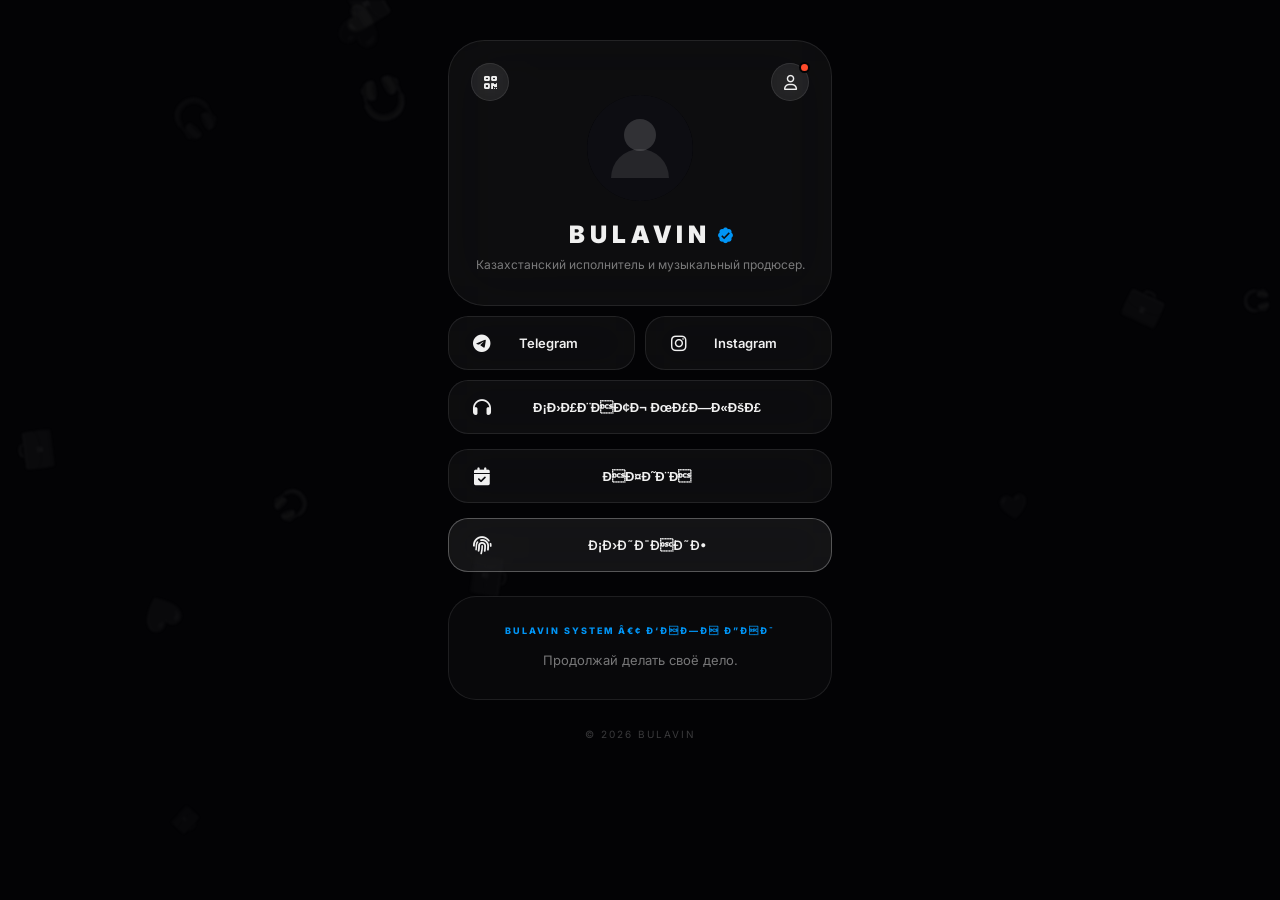
==== index.html @ fa6bf163 "Update index.html" ====
<!DOCTYPE html>
<html lang="ru">
<head>
    <!-- ══════════════════════════════════════════
         YANDEX METRIKA — НЕ ТРОГАТЬ
    ══════════════════════════════════════════ -->
    <script type="text/javascript">
        (function(m,e,t,r,i,k,a){
            m[i]=m[i]||function(){(m[i].a=m[i].a||[]).push(arguments)};
            m[i].l=1*new Date();
            for(var j=0;j<document.scripts.length;j++){if(document.scripts[j].src===r){return;}}
            k=e.createElement(t),a=e.getElementsByTagName(t)[0],k.async=1,k.src=r,a.parentNode.insertBefore(k,a)
        })(window,document,'script','https://mc.yandex.ru/metrika/tag.js?id=106955637','ym');
        ym(106955637,'init',{clickmap:true,trackLinks:true,accurateTrackBounce:true,webvisor:true,ecommerce:"dataLayer"});
    </script>
    <noscript><div><img src="https://mc.yandex.ru/watch/106955637" style="position:absolute;left:-9999px;" alt=""></div></noscript>

    <meta charset="UTF-8">
    <meta name="viewport" content="width=device-width, initial-scale=1.0, maximum-scale=1.0, user-scalable=no, viewport-fit=cover">

    <!-- ══════════════════════════════════════════
         SEO — НЕ ТРОГАТЬ
    ══════════════════════════════════════════ -->
    <title>BULAVIN (БУЛАВИН) — Официальный сайт | Музыка, Исполнитель, Продюсер</title>
    <meta name="google-site-verification" content="3Puxn3Z_8SABoUfhTI3cmc1WmrJgWKGJGPiXgXA0tgs">
    <meta name="description"  content="БУЛАВИН (BULAVIN) — официальный сайт казахстанского исполнителя и музыкального продюсера. Слушать музыку BULAVIN онлайн, афиша выступлений, новости.">
    <meta name="keywords"     content="BULAVIN, БУЛАВИН, Булавин исполнитель, Булавин музыка, BULAVIN музыкант, BULAVIN исполнитель, казахстанский исполнитель, Касьяненко Даниил Юрьевич, Булавин треки, BULAVIN официальный сайт, слушать BULAVIN">
    <meta property="og:title"       content="BULAVIN — Официальный сайт">
    <meta property="og:description" content="Музыка, актуальная афиша выступлений и свежие новости.">
    <meta property="og:image"       content="https://avatars.yandex.net/get-music-content/16464214/8bceb93a.p.24009925/m1000x1000">
    <meta property="og:url"         content="https://bulavin.space">
    <meta property="og:type"        content="website">

    <script type="application/ld+json">
    {
      "@context": "https://schema.org",
      "@type": "MusicGroup",
      "name": "BULAVIN",
      "alternateName": ["БУЛАВИН", "Булавин", "Bulavin"],
      "url": "https://bulavin.space",
      "image": "https://avatars.yandex.net/get-music-content/16464214/8bceb93a.p.24009925/m1000x1000",
      "description": "БУЛАВИН (BULAVIN) — казахстанский музыкальный исполнитель и продюсер.",
      "genre": ["Pop", "Electronic", "R&B"],
      "foundingLocation": { "@type": "Place", "name": "Казахстан" },
      "member": {
        "@type": "Person",
        "name": "Касьяненко Даниил Юрьевич",
        "alternateName": ["BULAVIN", "БУЛАВИН"],
        "jobTitle": "Музыкант, Исполнитель, Продюсер",
        "nationality": "Kazakhstan"
      },
      "sameAs": [
        "https://www.instagram.com/lu4danya",
        "https://t.me/imbulavin",
        "https://music.yandex.kz/artist/24009925",
        "https://vk.com/artist/bulavin",
        "https://music.apple.com/ru/artist/bulavin/1805904899",
        "https://music.youtube.com/channel/UCRyTj6rCcgg385Rg58zo_PA",
        "https://soundcloud.com/bulavin",
        "https://open.spotify.com/artist/7Efya7yCpL4M7BPdcm6qUq",
        "https://soundcloud.com/bulavin"
      ]
    }
    </script>

    <script src="https://cdn.jsdelivr.net/npm/@supabase/supabase-js@2"></script>
    <!-- Cropper.js — для загрузки фото в B.S. STORY -->
    <link rel="stylesheet" href="https://cdnjs.cloudflare.com/ajax/libs/cropperjs/1.6.2/cropper.min.css">
    <script src="https://cdnjs.cloudflare.com/ajax/libs/cropperjs/1.6.2/cropper.min.js"></script>

    <link rel="icon" href="https://raw.githubusercontent.com/bulavin-d/site/refs/heads/main/logo.bulavin.space.png">
    <link rel="stylesheet" href="https://cdnjs.cloudflare.com/ajax/libs/font-awesome/6.0.0/css/all.min.css">
    <link rel="stylesheet" href="/css/shared.css">
    <link rel="stylesheet" href="/css/main.css">
</head>
<body>

<canvas id="global-canvas"></canvas>
<div class="dynamic-bg"></div>

<div class="container">

    <!-- PROFILE CARD -->
    <div class="profile-card">

        <div class="qr-nav">
            <button class="nav-btn" onclick="openQR()" aria-label="QR-код">
                <i class="fa-solid fa-qrcode"></i>
            </button>
        </div>
        <div class="auth-nav">
            <!-- Кнопка меняется после авторизации -->
            <button class="nav-btn has-dot" id="authNavBtn" onclick="onAuthNavClick()" aria-label="Профиль">
                <i class="fa-regular fa-user" id="authNavIcon"></i>
            </button>
        </div>

        <!-- Бейдж юзера над аватаркой (показывается только если залогинен) -->
        <div class="user-badge" id="userBadge" style="display:none;"></div>

        <!-- Avatar: кольцо скрыто (класс avatar-loading), силуэт-заглушка -->
        <div class="avatar-link avatar-loading" onclick="handleAvatarClick()" id="avatarLink">
            <div class="avatar-inner-border">
                <!-- Силуэт-заглушка — показывается пока нет аватарки -->
                <div class="avatar-silhouette" id="avatarSilhouette">
                    <div class="silhouette-head"></div>
                    <div class="silhouette-body"></div>
                </div>
                <!-- EXCLUSIVE overlay -->
                <div id="avatarPlaceholder" class="avatar-placeholder" style="display:none;">
                    <span id="avatarText">EXCLUSIVE</span>
                    <i id="avatarIcon" class="fa-solid fa-play" style="display:none;"></i>
                </div>
                <!-- Реальное фото (скрыто до загрузки) -->
                <img class="avatar" id="mainAvatarImage" alt="BULAVIN" style="opacity:0;">
            </div>
        </div>

        <div class="name-wrapper">
            <div class="name-inner">
                <h1>BULAVIN</h1>
                <svg class="verify-icon" viewBox="0 0 24 24" aria-hidden="true">
                    <path d="M22.5 12.5c0-1.58-.875-2.95-2.148-3.6c.154-.435.238-.905.238-1.4c0-2.21-1.71-3.998-3.818-3.998c-.47 0-.92.084-1.336.25C14.818 2.415 13.51 1.5 12 1.5s-2.816.917-3.437 2.25c-.415-.165-.866-.25-1.336-.25c-2.11 0-3.818 1.79-3.818 4c0 .494.083.964.237 1.4c-1.272.65-2.147 2.02-2.147 3.6c0 1.58.875 2.95 2.147 3.6c-.154.435-.237.905-.237 1.4c0 2.21 1.71 4 3.818 4c.47 0 .92-.084 1.335-.25c.62 1.334 1.926 2.25 3.437 2.25s2.817-.916 3.437-2.25c.415.165.865.25 1.336.25c2.11 0 3.818-1.79 3.818-4c0-.495-.084-.965-.238-1.4c1.273-.65 2.148-2.02 2.148-3.6zm-12.42 5.393l-4.104-4.103l1.591-1.592l2.513 2.513l6.45-6.45l1.59 1.592l-8.04 8.04z"/>
                </svg>
            </div>
        </div>

        <!-- Bio: скелетон до загрузки -->
        <p class="bio skeleton-text" id="bioEl">&nbsp;</p>
    </div>

    <!-- SOCIAL GRID -->
    <div class="grid">
        <a id="link-telegram" href="https://t.me/imbulavin" target="_blank" rel="noopener" class="btn">
            <i class="fa-brands fa-telegram"></i><span>Telegram</span>
        </a>
        <a id="link-instagram" href="https://www.instagram.com/lu4danya" target="_blank" rel="noopener" class="btn">
            <i class="fa-brands fa-instagram"></i><span>Instagram</span>
        </a>
    </div>

    <!-- RELEASE BLOCK (управляется из admin → Релизы) -->
    <div class="release-block" id="releaseBlock" style="display:none;" onclick="openRelease()">
        <div class="release-cover-wrap">
            <img class="release-cover" id="releaseCover" src="" alt="Release">
            <div class="release-shine"></div>
            <div class="release-meta">
                <span class="release-title-text" id="releaseTitle"></span>
            </div>
            <div class="release-cta-wrap">
                <span class="release-cta-btn" id="releaseCTA">ПРЕСЕЙВ</span>
            </div>
            <div class="release-tap-hint" id="releaseTapHint" style="display:none;"></div>
            <div class="release-pulse-ring"></div>
        </div>
    </div>

    <!-- MUSIC ACCORDION -->
    <button class="btn" id="music-btn">
        <i class="fa-solid fa-headphones"></i><span>СЛУШАТЬ МУЗЫКУ</span>
    </button>
    <div class="collapse-wrapper" id="music-wrapper">
        <div class="collapse-content">
            <a id="link-yandex"     href="#" target="_blank" rel="noopener" class="btn btn-yandex"><i class="fa-solid fa-compact-disc"></i><span>Yandex Music</span></a>
            <a id="link-vk"         href="#" target="_blank" rel="noopener" class="btn btn-vk"><i class="fa-brands fa-vk"></i><span>VK Music</span></a>
            <a id="link-spotify"    href="#" target="_blank" rel="noopener" class="btn btn-spotify"><i class="fa-brands fa-spotify"></i><span>Spotify</span></a>
            <a id="link-apple"      href="#" target="_blank" rel="noopener" class="btn"><i class="fa-brands fa-apple"></i><span>Apple Music</span></a>
            <a id="link-yt"         href="#" target="_blank" rel="noopener" class="btn btn-yt"><i class="fa-brands fa-youtube"></i><span>YouTube Music</span></a>
            <a id="link-soundcloud" href="#" target="_blank" rel="noopener" class="btn btn-soundcloud"><i class="fa-brands fa-soundcloud"></i><span>SoundCloud</span></a>
        </div>
    </div>

    <!-- AFISHA ACCORDION -->
    <button class="btn" id="afisha-btn">
        <i class="fa-solid fa-calendar-check"></i><span>АФИША</span>
    </button>
    <div class="collapse-wrapper" id="afisha-wrapper">
        <div class="collapse-content">
            <div class="afisha-card">
                <p id="afisha-text" style="font-size:12px;color:var(--text-dim);text-align:center;">
                    На данный момент выступлений не запланировано.
                </p>
                <div id="organizer-wrap" style="text-align:center;">
                    <a id="link-organizer" href="#" target="_blank" rel="noopener" class="organizer-link">
                        <i class="fa-solid fa-briefcase"></i> Я организатор
                    </a>
                </div>
                <div id="afisha-poster-wrap" style="display:none;position:relative;">
                    <img class="afisha-poster-img" src="" alt="Афиша" style="width:100%;border-radius:16px;display:block;">
                    <div class="poster-badge" style="display:none;">
                        <i class="fa-solid fa-ticket"></i> КУПИТЬ БИЛЕТЫ
                    </div>
                </div>
            </div>
        </div>
    </div>

    <!-- FUSION -->
    <a id="link-fusion" href="#" target="_blank" rel="noopener"
       class="btn btn-fusion" style="border-color:rgba(255,255,255,0.28);background:rgba(255,255,255,0.07);">
        <i class="fa-solid fa-fingerprint"></i><span>СЛИЯНИЕ</span>
    </a>

    <!-- ДИНАМИЧЕСКИЕ КНОПКИ ИЗ АДМИНКИ -->
    <div id="custom-buttons-container"></div>

    <!-- BULAVIN SYSTEM — API БАЗА ДНЯ -->
    <div class="prediction-card">
        <div class="prediction-label">BULAVIN SYSTEM • БАЗА ДНЯ</div>
        <div id="prediction">Подключаюсь...</div>
    </div>

    <p class="footer" id="footerEl">© 2026 BULAVIN</p>
</div>

<!-- ══════════════════════════════════════════════
     МОДАЛЬНЫЕ ОКНА
══════════════════════════════════════════════ -->

<!-- QR -->
<div class="glass-modal" id="qrModal" onclick="closeQR()">
    <div class="glass-card" style="padding:35px 28px;display:flex;flex-direction:column;align-items:center;" onclick="event.stopPropagation()">
        <div class="qr-image-wrapper">
            <img src="/qr-code.png" alt="QR Bulavin Space">
        </div>
        <div class="modal-title">BULAVIN.SPACE</div>
        <div class="modal-subtitle">ОТСКАНИРУЙ, ЧТОБЫ ПОДЕЛИТЬСЯ</div>
    </div>
</div>

<!-- AUTH CHOICE -->
<div class="glass-modal" id="authChoiceModal" onclick="closeAuthChoice()">
    <div class="glass-card" style="padding:32px 26px;display:flex;flex-direction:column;gap:12px;width:90%;max-width:330px;" onclick="event.stopPropagation()">
        <div class="auth-choice-header">
            <div class="auth-choice-badge" id="authChoiceBadge">SYSTEM ACCESS</div>
            <p class="auth-choice-sub" id="authChoiceSub">BULAVIN INNER CIRCLE</p>
        </div>
        <button class="choice-btn" onclick="openAuth(true)">
            <i class="fa-solid fa-right-to-bracket"></i> ВХОД
        </button>
        <button class="choice-btn" onclick="openAuth(false)">
            <i class="fa-solid fa-user-plus"></i> РЕГИСТРАЦИЯ
        </button>
    </div>
</div>

<!-- AUTH FORM -->
<div class="glass-modal" id="authModal" onclick="closeAuth()">
    <div class="auth-form-card" onclick="event.stopPropagation()">
        <h2 id="authTitle" class="modal-title" style="margin-bottom:36px;">ВХОД</h2>
        <div id="authInputs" style="width:100%;display:flex;flex-direction:column;gap:0;">
            <input class="input" type="text"     id="authUsername" placeholder="USERNAME" style="display:none;margin-bottom:12px;">
            <input class="input" type="email"    id="authEmail"    placeholder="EMAIL"    style="margin-bottom:12px;">
            <input class="input" type="password" id="authPassword" placeholder="ПАРОЛЬ"  style="margin-bottom:12px;">
            <p id="forgotPasswordLink" class="forgot-link" onclick="resetPasswordTrigger()">Забыли пароль?</p>
            <div id="rememberMeRow" class="remember-row">
                <label class="remember-label">
                    <input type="checkbox" id="rememberMeCheck" checked>
                    <span class="remember-checkbox"></span>
                    <span class="remember-text">Запомнить меня</span>
                </label>
            </div>
            <button class="btn-action" id="authBtn" onclick="executeAuth()">ПРОДОЛЖИТЬ</button>
        </div>
        <div id="authSuccess" style="display:none;text-align:center;width:100%;">
            <i id="authIcon" class="fa-regular fa-envelope" style="font-size:38px;color:var(--blue);margin-bottom:18px;display:block;"></i>
            <p id="authSuccessText" style="font-size:11px;opacity:.9;line-height:1.55;">Проверьте почту.</p>
            <button class="btn-action" style="margin-top:20px;" onclick="closeAuth()">ПОНЯТНО</button>
        </div>
    </div>
</div>

<!-- STORY MODAL — Instagram 9:16 Format (личная сторис) -->
<div class="glass-modal story-modal-v2" id="storyModal" onclick="handleStoryClose()">
    <div class="story-v2-container" onclick="event.stopPropagation()">
        <div class="story-v2-topbar">
            <div class="story-v2-timebar-track">
                <div class="story-v2-timebar-fill" id="progress-bar"></div>
            </div>
            <button class="story-v2-close" onclick="handleStoryClose()" aria-label="Закрыть">
                <i class="fa-solid fa-xmark"></i>
            </button>
        </div>
        <video id="storyVideo" playsinline style="display:block;"></video>
        <img id="storyImage" src="" alt="" style="display:none;">
        <div class="story-v2-gradient"></div>
    </div>
</div>

<!-- ══ B.S. STORY MODAL (TikTok-лента на главной) ══ -->
<div class="glass-modal bs-modal" id="bsStoryModal" onclick="closeBSStory()">
    <div class="bs-modal-inner" onclick="event.stopPropagation()">

        <!-- Заголовок -->
        <div class="bs-modal-header">
            <span class="bs-modal-label" id="bsModalLabel">B.S. STORY</span>
            <div style="display:flex;align-items:center;gap:8px;">
                <!-- Tooltip "?" -->
                <div class="bs-tooltip-wrap">
                    <button class="bs-tooltip-btn" id="bsTooltipBtn" onclick="toggleBSTooltip()">?</button>
                    <div class="bs-tooltip-box" id="bsTooltipBox">
                        Здесь публикуются ваши фото. Свайпай вверх. Фото автоматически исчезают через 24 часа.
                    </div>
                </div>
                <!-- Закрыть -->
                <button class="bs-close-btn" onclick="closeBSStory()">
                    <i class="fa-solid fa-xmark"></i>
                </button>
            </div>
        </div>

        <!-- TikTok-рамка -->
        <div class="bs-frame" id="bsFrame">
            <!-- Скелетон -->
            <div class="gallery-skeleton" id="bsSkeleton">
                <div class="skeleton-pulse-icon"></div>
            </div>
            <!-- Лента scroll-snap -->
            <div class="story-reel" id="bsReel"></div>
            <!-- CSS свайп-подсказка -->
            <div class="swipe-hint" id="bsSwipeHint">
                <div class="swipe-finger"></div>
            </div>
            <!-- Световой блик -->
            <div class="gallery-flare"></div>
        </div>

        <!-- Инпут загрузки фото (скрыт) -->
        <input type="file" id="bsPhotoInput" accept="image/*" style="display:none;">
        <div class="bs-upload-status" id="bsUploadStatus"></div>

    </div>
</div>

<!-- ══ CROPPER MODAL для B.S. STORY ══ -->
<div class="bs-cropper-modal" id="bsCropperModal">
    <!-- Топ-бар: отмена слева, заголовок по центру, публикация справа -->
    <div class="bsc-topbar">
        <button class="bsc-cancel-btn" onclick="closeBSCropper()">
            ОТМЕНА
        </button>
        <span class="bsc-title">ФОТО</span>
        <button class="bsc-publish-btn" onclick="confirmBSCrop()">
            ДАЛЕЕ <i class="fa-solid fa-arrow-right"></i>
        </button>
    </div>

    <!-- Зона кадрирования — максимум пространства -->
    <div class="bsc-crop-zone">
        <img id="bsCropperImage" src="" alt="">
    </div>

    <!-- Нижняя панель: комментарий + статус -->
    <div class="bsc-bottom">
        <div class="bsc-comment-wrap">
            <textarea class="bsc-textarea" id="bsPhotoComment"
                maxlength="150"
                oninput="updateBSCommentCounter()"
                placeholder="Добавь подпись..."></textarea>
            <span class="bsc-counter" id="bsCommentCounter">0 / 150</span>
        </div>
        <div class="status-line" id="bsCropperStatus"></div>
    </div>
</div>

<script src="/js/config.js"></script>
<script src="/js/main.js"></script>
</body>
</html>
---- css/shared.css ----
/* ================================================
   BULAVIN SYSTEM — SHARED DESIGN TOKENS
   Premium Dark / Liquid Glass
   ================================================ */

@import url('https://fonts.googleapis.com/css2?family=Inter:wght@300;400;600;700;800;900&display=swap');

:root {
    /* Palette — deeper, premium dark */
    --bg:            #030305;
    --bg-card:       rgba(255, 255, 255, 0.032);
    --glass:         rgba(255, 255, 255, 0.042);
    --glass-hover:   rgba(255, 255, 255, 0.072);
    --glass-border:  rgba(255, 255, 255, 0.09);
    --glass-border-h:rgba(255, 255, 255, 0.22);
    --glass-blur:    blur(28px);

    /* Text */
    --text:          #f0f0f0;
    --text-dim:      rgba(255, 255, 255, 0.45);
    --text-dimmer:   rgba(255, 255, 255, 0.22);

    /* Accents */
    --blue:          #0095f6;
    --red:           #ff4b2b;
    --yandex:        #ffcc00;
    --vk:            #0077ff;
    --spotify:       #1ed760;
    --yt:            #ff0000;
    --sc:            #ff5500;

    /* Ring gradient (overridable from admin) */
    --ring-gradient: linear-gradient(45deg, #f09433 0%, #e6683c 25%, #dc2743 50%, #cc2366 75%, #bc1888 100%);

    /* Motion */
    --ease-out:       cubic-bezier(0.23, 1, 0.32, 1);
    --ease-spring:    cubic-bezier(0.16, 1, 0.3, 1);
}

/* Reset */
*, *::before, *::after { margin: 0; padding: 0; box-sizing: border-box; }

body {
    background: var(--bg);
    color: var(--text);
    font-family: 'Inter', -apple-system, sans-serif;
    min-height: 100vh;
    overflow-x: hidden;
    -webkit-tap-highlight-color: transparent;
    overscroll-behavior-y: none;
}

/* ── GLASS CARD BASE ───────────────────────────── */
.glass-card {
    background:    var(--bg-card);
    border:        1px solid var(--glass-border);
    backdrop-filter: var(--glass-blur);
    -webkit-backdrop-filter: var(--glass-blur);
    border-radius: 28px;
}

/* ── MODALS ─────────────────────────────────────── */
.glass-modal {
    display: none;
    position: fixed; inset: 0;
    background: rgba(0, 0, 0, 0.82);
    z-index: 1000;
    justify-content: center;
    align-items: center;
    backdrop-filter: blur(20px);
    -webkit-backdrop-filter: blur(20px);
}
.glass-modal.show {
    display: flex;
    animation: modalIn 0.32s var(--ease-spring) forwards;
}
@keyframes modalIn {
    from { opacity: 0; transform: scale(0.92); }
    to   { opacity: 1; transform: scale(1); }
}

/* ── INPUT ──────────────────────────────────────── */
.input {
    width: 100%;
    background: rgba(255,255,255,0.055);
    border: 1px solid var(--glass-border);
    padding: 16px 18px;
    border-radius: 16px;
    color: var(--text);
    outline: none;
    font-size: 13px;
    font-family: inherit;
    transition: border-color 0.25s ease, background 0.25s ease;
}
.input:focus {
    border-color: rgba(255,255,255,0.28);
    background: rgba(255,255,255,0.075);
}
.input::placeholder { color: rgba(255,255,255,0.3); }

/* ── BTN-ACTION ─────────────────────────────────── */
.btn-action {
    width: 100%;
    padding: 17px;
    border-radius: 16px;
    border: 1px solid rgba(255,255,255,0.18);
    background: rgba(255,255,255,0.05);
    color: var(--text);
    font-weight: 800;
    font-size: 12px;
    letter-spacing: 2px;
    cursor: pointer;
    transition: background 0.25s ease, color 0.25s ease, transform 0.2s ease, border-color 0.25s ease;
    text-transform: uppercase;
    font-family: inherit;
}
.btn-action:hover { background: #fff; color: #000; border-color: #fff; transform: translateY(-1px); }
.btn-action:active { transform: scale(0.97); }

/* ── SCROLLBAR ──────────────────────────────────── */
::-webkit-scrollbar { width: 4px; }
::-webkit-scrollbar-track { background: transparent; }
::-webkit-scrollbar-thumb { background: rgba(255,255,255,0.12); border-radius: 4px; }
---- css/main.css ----
/* ================================================
   BULAVIN SYSTEM — MAIN PAGE STYLES v6
   ================================================ */

/* ── LAYOUT ─────────────────────────────────────── */
body { display: flex; justify-content: center; }

.container {
    width: 100%; max-width: 420px;
    padding: 40px 18px 60px;
    display: flex; flex-direction: column; gap: 10px;
    z-index: 5; position: relative;
}

/* ── BACKGROUND ──────────────────────────────────── */
#global-canvas {
    position: fixed; top: 0; left: 0;
    width: 100%; height: 100%;
    z-index: -1;
    filter: grayscale(1) brightness(0.55) blur(1px);
    pointer-events: none;
}
.dynamic-bg {
    position: fixed; inset: 0;
    background: url('https://avatars.yandex.net/get-music-content/16464214/8bceb93a.p.24009925/m1000x1000') no-repeat center center;
    background-size: cover;
    filter: blur(90px) brightness(0.14) saturate(0.6);
    transform: scale(1.15);
    z-index: -2;
    transition: background-image 0.8s ease;
}

/* ── NAV BUTTONS (QR / USER) ─────────────────────── */
.auth-nav { position: absolute; top: 22px; right: 22px; z-index: 25; }
.qr-nav   { position: absolute; top: 22px; left: 22px;  z-index: 25; }

.nav-btn {
    width: 38px; height: 38px; border-radius: 50%;
    background: rgba(255,255,255,0.07);
    border: 1px solid var(--glass-border);
    color: var(--text); display: flex; justify-content: center; align-items: center;
    cursor: pointer; backdrop-filter: blur(12px); -webkit-backdrop-filter: blur(12px);
    transition: background 0.3s ease, transform 0.2s ease;
    position: relative;
}
.nav-btn i { font-size: 15px; }
.nav-btn:hover { background: rgba(255,255,255,0.13); transform: scale(1.06); }
.nav-btn:active { transform: scale(0.93); }

.nav-btn.has-dot::after {
    content: '';
    position: absolute; top: -2px; right: -2px;
    width: 11px; height: 11px;
    background: var(--red); border-radius: 50%;
    border: 2px solid var(--bg);
    animation: pulse-dot 2.2s infinite;
}
@keyframes pulse-dot {
    0%   { box-shadow: 0 0 0 0 rgba(255,75,43,0.7); }
    70%  { box-shadow: 0 0 0 6px rgba(255,75,43,0); }
    100% { box-shadow: 0 0 0 0 rgba(255,75,43,0); }
}

/* ── PROFILE CARD ────────────────────────────────── */
.profile-card {
    position: relative;
    background: var(--glass);
    backdrop-filter: blur(32px); -webkit-backdrop-filter: blur(32px);
    border: 1px solid var(--glass-border);
    border-radius: 36px;
    padding: 52px 20px 32px;
    text-align: center;
}

/* ── USER BADGE (над аватаркой, если залогинен) ──── */
.user-badge {
    position: absolute;
    top: 15px;
    left: 50%;
    transform: translateX(-50%);
    font-size: 9px; font-weight: 800; letter-spacing: 2px;
    text-transform: uppercase; color: rgba(255,255,255,0.45);
    background: rgba(255,255,255,0.07);
    border: 1px solid rgba(255,255,255,0.1);
    border-radius: 20px; padding: 4px 12px;
    backdrop-filter: blur(8px);
    z-index: 10;
    cursor: pointer;
    transition: all 0.3s ease;
    animation: fadeInUp 0.4s ease;
}
.user-badge:hover {
    background: rgba(255,255,255,0.12);
    border-color: rgba(255,255,255,0.2);
    color: rgba(255,255,255,0.65);
    transform: translateX(-50%) scale(1.05);
}
@keyframes fadeInUp {
    from { opacity: 0; transform: translate(-50%, 6px); }
    to   { opacity: 1; transform: translate(-50%, 0); }
}

/* ── AVATAR ──────────────────────────────────────── */
.avatar-link {
    display: block; width: 110px; height: 110px;
    margin: 0 auto 20px;
    position: relative; z-index: 5;
    transition: transform 0.3s ease;
    cursor: pointer;
}
.avatar-link:hover { transform: scale(1.05); }

.avatar-link::before {
    content: '';
    position: absolute; inset: -2px;
    background: var(--ring-gradient);
    border-radius: 50%;
    animation: rotate-gradient 4s linear infinite;
    z-index: -1;
}
@keyframes rotate-gradient { from { transform: rotate(0deg); } to { transform: rotate(360deg); } }

.avatar-inner-border {
    position: absolute; inset: 2px;
    background: #05050a;
    border-radius: 50%;
    display: flex; align-items: center; justify-content: center;
    overflow: hidden;
}

.avatar {
    width: 100%; height: 100%;
    border-radius: 50%; object-fit: cover;
    transition: filter 0.8s ease, opacity 0.8s ease;
    filter: blur(4px) brightness(0.35);
}
.avatar.clear { filter: blur(0px) brightness(1); }

.avatar-placeholder {
    position: absolute; inset: 0;
    display: flex; flex-direction: column;
    justify-content: center; align-items: center;
    z-index: 2; pointer-events: none; gap: 6px;
}
#avatarText {
    font-weight: 900; font-size: 8px; letter-spacing: 4px; color: #fff;
    text-transform: uppercase;
    animation: pulse-text 2s infinite;
    text-shadow: 0 0 12px rgba(0,0,0,0.9);
}
#avatarIcon {
    font-size: 28px; color: #fff;
    animation: pulse-icon 1.5s infinite;
    text-shadow: 0 0 18px rgba(0,0,0,0.9);
}
@keyframes pulse-text {
    0%, 100% { opacity: 0.75; transform: scale(1); }
    50%       { opacity: 1;    transform: scale(1.05); }
}
@keyframes pulse-icon {
    0%, 100% { transform: scale(0.88); opacity: 0.75; }
    50%       { transform: scale(1.1);  opacity: 1; }
}

/* ── NAME / BIO ──────────────────────────────────── */
.name-wrapper {
    display: flex; justify-content: center; align-items: center;
    margin-bottom: 9px;
}
.name-inner { position: relative; display: inline-flex; align-items: center; }
h1 {
    font-size: 24px; letter-spacing: 5px;
    text-transform: uppercase; font-weight: 900; line-height: 1;
}
.verify-icon {
    position: absolute; left: calc(100% + 6px);
    top: 50%; transform: translateY(-50%);
    width: 17px; height: 17px;
    fill: var(--blue); flex-shrink: 0;
}
.bio {
    font-size: 12px; color: var(--text-dim); line-height: 1.45;
    word-break: break-word; overflow-wrap: break-word; max-width: 100%;
}

/* ── GRID (2-COL) ────────────────────────────────── */
.grid { display: grid; grid-template-columns: repeat(2,1fr); gap: 10px; }

/* ── BTN ─────────────────────────────────────────── */
.btn {
    position: relative;
    background: var(--glass);
    backdrop-filter: blur(20px); -webkit-backdrop-filter: blur(20px);
    border: 1px solid var(--glass-border);
    padding: 17px 20px; border-radius: 20px;
    text-decoration: none; color: var(--text);
    font-size: 13px; font-weight: 600;
    display: flex; align-items: center;
    transition: all 0.28s var(--ease-out);
    cursor: pointer; z-index: 10; width: 100%;
}
.btn i { font-size: 18px; width: 25px; margin-right: 14px; display: flex; justify-content: center; flex-shrink: 0; }
.btn span { flex-grow: 1; text-align: center; margin-right: 25px; }
.btn:hover { transform: translateY(-2px); border-color: var(--glass-border-h); background: var(--glass-hover); }
.btn:active { transform: scale(0.96); }

.btn-yandex:hover  { color: var(--yandex)  !important; filter: drop-shadow(0 0 8px rgba(255,204,0,.5)); }
.btn-vk:hover      { color: var(--vk)      !important; filter: drop-shadow(0 0 8px rgba(0,119,255,.5)); }
.btn-spotify:hover { color: var(--spotify) !important; filter: drop-shadow(0 0 8px rgba(30,215,96,.5)); }
.btn-yt:hover      { color: var(--yt)      !important; filter: drop-shadow(0 0 8px rgba(255,0,0,.5)); }
.btn-soundcloud:hover { color: var(--sc)   !important; filter: drop-shadow(0 0 8px rgba(255,85,0,.5)); }

.btn-fusion i { animation: neon-pulse 2.2s infinite alternate; }
@keyframes neon-pulse {
    0%   { text-shadow: 0 0 5px rgba(255,255,255,.2); transform: scale(1); }
    100% { text-shadow: 0 0 10px rgba(255,255,255,.8), 0 0 22px rgba(255,255,255,.5); transform: scale(1.1); }
}

/* ── КАСТОМНЫЕ КНОПКИ — ровный spacing ──────────── */
#custom-buttons-container {
    display: flex; flex-direction: column; gap: 10px;
}

/* ── ACCORDION ───────────────────────────────────── */
.collapse-wrapper {
    display: grid; grid-template-rows: 0fr;
    transition: grid-template-rows 0.42s var(--ease-out), opacity 0.35s ease, margin-top 0.35s ease;
    overflow: hidden; margin-top: -10px; opacity: 0;
}
.collapse-wrapper.show { grid-template-rows: 1fr; margin-top: 0; opacity: 1; }
.collapse-content { min-height: 0; display: flex; flex-direction: column; gap: 8px; padding-top: 5px; }

/* ── AFISHA CARD ─────────────────────────────────── */
.afisha-card {
    background: rgba(255,255,255,0.025);
    border: 1px solid var(--glass-border);
    border-radius: 22px; padding: 20px; text-align: center;
}
.organizer-link {
    display: inline-flex; align-items: center; gap: 8px;
    color: var(--red); text-decoration: none;
    font-size: 11px; font-weight: 800; text-transform: uppercase;
    margin-top: 15px; padding: 11px 22px;
    border: 1px solid rgba(255,75,43,0.22); border-radius: 14px;
    transition: all 0.22s ease;
}
.organizer-link:hover { background: rgba(255,75,43,0.1); transform: translateY(-2px); }
.afisha-poster-img { border-radius: 16px; transition: transform 0.3s ease, box-shadow 0.3s ease; }
#afisha-poster-wrap:hover .afisha-poster-img { transform: scale(1.02); box-shadow: 0 16px 40px -8px rgba(0,0,0,0.7); }
.poster-badge {
    position: absolute; bottom: 12px; left: 50%; transform: translateX(-50%);
    background: rgba(0,0,0,0.75); backdrop-filter: blur(12px);
    border: 1px solid rgba(255,255,255,0.2);
    padding: 8px 18px; border-radius: 20px;
    font-size: 11px; font-weight: 800; letter-spacing: 2px;
    color: #fff; white-space: nowrap;
    display: flex; align-items: center; gap: 7px; text-transform: uppercase;
}

/* ── PREDICTION ──────────────────────────────────── */
.prediction-card {
    background: rgba(255,255,255,0.025);
    border: 1px solid var(--glass-border);
    border-radius: 28px; padding: 28px 22px; text-align: center; margin-top: 4px;
}
.prediction-label {
    font-size: 9px; letter-spacing: 2px; color: var(--blue);
    margin-bottom: 14px; font-weight: 800; text-transform: uppercase;
}
#prediction { font-size: 13px; line-height: 1.55; color: var(--text-dim); }

/* ── FOOTER ──────────────────────────────────────── */
.footer { text-align: center; font-size: 10px; color: var(--text-dimmer); margin-top: 18px; letter-spacing: 2px; padding-bottom: 10px; }

/* ── QR MODAL ────────────────────────────────────── */
.qr-image-wrapper {
    background: #fff; padding: 14px; border-radius: 22px;
    margin-bottom: 18px; width: 210px; height: 210px;
    display: flex; justify-content: center; align-items: center;
}
.qr-image-wrapper img { width: 100%; height: 100%; object-fit: contain; }
.modal-title { font-size: 18px; letter-spacing: 5px; font-weight: 900; color: #fff; text-transform: uppercase; margin-bottom: 5px; text-align: center; }
.modal-subtitle { font-size: 10px; opacity: 0.45; letter-spacing: 2px; text-transform: uppercase; text-align: center; }

/* ── AUTH FORMS ──────────────────────────────────── */
.auth-form-card {
    width: 90%; max-width: 340px;
    background: rgba(255,255,255,0.038);
    border: 1px solid var(--glass-border);
    padding: 42px 28px; border-radius: 36px;
    display: flex; flex-direction: column; align-items: center;
    backdrop-filter: blur(32px); -webkit-backdrop-filter: blur(32px);
    box-shadow: 0 30px 60px -15px rgba(0,0,0,0.7);
}
.auth-form-card .input { margin-bottom: 12px; }
.choice-btn {
    position: relative; width: 100%;
    background: var(--glass); border: 1px solid var(--glass-border);
    padding: 17px; border-radius: 18px; color: var(--text);
    display: flex; align-items: center; justify-content: center;
    cursor: pointer; transition: all 0.25s ease;
    font-size: 12px; font-weight: 800; letter-spacing: 2px;
    text-transform: uppercase; font-family: inherit;
}
.choice-btn i { position: absolute; left: 24px; font-size: 16px; }
.choice-btn:hover { background: var(--glass-hover); border-color: var(--glass-border-h); transform: translateY(-2px); }
.forgot-link {
    font-size: 10px; color: var(--text-dimmer); cursor: pointer;
    text-align: right; width: 100%; margin: -4px 0 12px;
    transition: color 0.2s ease; text-transform: uppercase; letter-spacing: 1px;
}
.forgot-link:hover { color: var(--blue); }
.remember-row { display: flex; align-items: center; margin-bottom: 14px; width: 100%; }
.remember-label { display: flex; align-items: center; gap: 9px; cursor: pointer; user-select: none; }
.remember-label input[type="checkbox"] { display: none; }
.remember-checkbox {
    width: 16px; height: 16px; border: 1px solid rgba(255,255,255,0.28);
    border-radius: 5px; background: rgba(255,255,255,0.06);
    display: flex; align-items: center; justify-content: center; transition: all 0.2s ease; flex-shrink: 0;
}
.remember-label input:checked + .remember-checkbox { background: rgba(0,149,246,0.35); border-color: var(--blue); }
.remember-label input:checked + .remember-checkbox::after { content: '✓'; font-size: 10px; color: var(--blue); font-weight: 900; }
.remember-text { font-size: 11px; color: rgba(255,255,255,0.45); letter-spacing: 0.5px; text-transform: uppercase; }
.auth-choice-header { text-align: center; padding-bottom: 12px; border-bottom: 1px solid rgba(255,255,255,0.07); margin-bottom: 4px; }
.auth-choice-badge { font-size: 14px; letter-spacing: 5px; font-weight: 900; color: #fff; text-transform: uppercase; margin-bottom: 6px; }
.auth-choice-sub { font-size: 9px; color: rgba(255,255,255,0.28); letter-spacing: 3px; text-transform: uppercase; }

/* ── SKELETON LOADERS ────────────────────────────── */
@keyframes shimmer {
    0%   { background-position: -200% 0; }
    100% { background-position: 200% 0; }
}
.skeleton-text {
    background: linear-gradient(90deg, rgba(255,255,255,0.05) 25%, rgba(255,255,255,0.12) 50%, rgba(255,255,255,0.05) 75%);
    background-size: 200% 100%;
    animation: shimmer 1.8s ease-in-out infinite;
    border-radius: 8px; color: transparent !important;
    min-height: 14px; min-width: 180px; user-select: none;
}

/* ── AVATAR SILHOUETTE ───────────────────────────── */
.avatar-silhouette {
    position: absolute; inset: 0;
    display: flex; flex-direction: column;
    align-items: center; justify-content: center;
    z-index: 1; transition: opacity 0.4s ease; border-radius: 50%;
    background: rgba(255,255,255,0.03); gap: 0;
    animation: skeletonPulseAvatar 2.2s ease-in-out infinite;
}
.silhouette-head { width: 32px; height: 32px; border-radius: 50%; background: rgba(255,255,255,0.15); flex-shrink: 0; margin-bottom: -2px; }
.silhouette-body { width: 58px; height: 29px; background: rgba(255,255,255,0.1); border-radius: 29px 29px 0 0; flex-shrink: 0; }
@keyframes skeletonPulseAvatar { 0%, 100% { opacity: 0.45; } 50% { opacity: 0.9; } }
.avatar-loading::before { display: none !important; }
.avatar-ready::before   { display: block !important; }

/* ── RELEASE BLOCK v2 ────────────────────────────── */
.release-block {
    border-radius: 24px; overflow: hidden; cursor: pointer;
    transition: transform 0.3s var(--ease-out), box-shadow 0.3s ease;
    position: relative;
    border: 1px solid rgba(255,255,255,0.1);
    box-shadow: 0 8px 32px -8px rgba(0,0,0,0.6);
}
.release-block:hover { transform: translateY(-3px) scale(1.01); box-shadow: 0 18px 50px -10px rgba(0,0,0,0.8), 0 0 30px -5px rgba(255,255,255,0.06); }
.release-block:active { transform: scale(0.97); }
.release-cover-wrap { position: relative; width: 100%; aspect-ratio: 1/1; overflow: hidden; border-radius: 24px; }
.release-cover { width: 100%; height: 100%; object-fit: cover; display: block; transition: transform 0.5s var(--ease-out); }
.release-block:hover .release-cover { transform: scale(1.04); }
.release-shine {
    position: absolute; top: 0; left: 0; right: 0; height: 42%;
    background: linear-gradient(180deg, rgba(255,255,255,0.14) 0%, rgba(255,255,255,0) 100%);
    border-radius: 24px 24px 0 0; pointer-events: none; z-index: 2;
}
/* Метаданные — нижний оверлей */
.release-meta {
    position: absolute; bottom: 0; left: 0; right: 0;
    padding: 60px 16px 68px;
    background: linear-gradient(0deg, rgba(0,0,0,0.82) 0%, rgba(0,0,0,0.4) 55%, rgba(0,0,0,0) 100%);
    z-index: 3;
}
.release-title-text { font-size: 15px; font-weight: 900; letter-spacing: 1px; color: #fff; text-shadow: 0 1px 8px rgba(0,0,0,0.8); line-height: 1.25; }
/* CTA-кнопка строго в низу по центру */
.release-cta-wrap {
    position: absolute; bottom: 16px; left: 50%; transform: translateX(-50%);
    z-index: 5; width: calc(100% - 32px);
}
.release-cta-btn {
    display: block; width: 100%; text-align: center;
    padding: 13px 24px; border-radius: 50px;
    font-size: 11px; font-weight: 900; letter-spacing: 3px; text-transform: uppercase;
    backdrop-filter: blur(16px); -webkit-backdrop-filter: blur(16px);
    border: 1px solid; cursor: pointer;
    transition: transform 0.2s ease, box-shadow 0.2s ease;
}
.release-cta-btn:hover { transform: scale(1.03); box-shadow: 0 6px 20px -4px rgba(0,0,0,0.5); }
/* Pulse-ring */
.release-pulse-ring {
    position: absolute; inset: 0; border-radius: 24px;
    border: 2px solid transparent;
    background: linear-gradient(rgba(0,0,0,0), rgba(0,0,0,0)) padding-box,
                linear-gradient(135deg, rgba(255,255,255,0.12) 0%, rgba(255,255,255,0.04) 50%, rgba(255,255,255,0.12) 100%) border-box;
    pointer-events: none; z-index: 4;
    animation: releaseRingPulse 2.8s ease-in-out infinite;
}
@keyframes releaseRingPulse {
    0%, 100% { border-color: rgba(255,255,255,0.08); box-shadow: inset 0 0 0 0 rgba(255,255,255,0); }
    50%       { border-color: rgba(255,255,255,0.22); box-shadow: 0 0 22px -4px rgba(255,255,255,0.12), inset 0 0 18px -8px rgba(255,255,255,0.06); }
}
/* Tap-hint */
.release-tap-hint {
    position: absolute; inset: 0; z-index: 4;
    display: flex; align-items: center; justify-content: center;
    pointer-events: none;
}
.release-tap-hint::before {
    content: '';
    width: 52px; height: 52px; border-radius: 50%;
    border: 2px solid rgba(255,255,255,0.55);
    animation: tapRipple 1.6s ease-in-out infinite;
}
.release-tap-hint::after {
    content: 'TAP';
    position: absolute;
    font-size: 8px; font-weight: 900; letter-spacing: 2.5px; color: rgba(255,255,255,0.6);
}
@keyframes tapRipple {
    0%   { transform: scale(0.7); opacity: 0.8; }
    50%  { transform: scale(1.3); opacity: 0.2; }
    100% { transform: scale(0.7); opacity: 0.8; }
}

/* ══════════════════════════════════════════════════
   STORY MODAL v2 — Instagram 9:16
   ══════════════════════════════════════════════════ */
.story-modal-v2 {
    background: rgba(0,0,0,0.4) !important;
    backdrop-filter: blur(25px) !important;
    -webkit-backdrop-filter: blur(25px) !important;
    padding: 0 !important;
    align-items: flex-start !important;
}
.story-v2-container {
    position: relative;
    width: 100%;
    max-width: 390px;
    height: min(100dvh, calc(390px * 16 / 9));
    max-height: 100dvh;
    border-radius: 0; overflow: hidden; background: #000;
    display: flex; align-items: center; justify-content: center;
}
@media (min-width: 480px) {
    .story-modal-v2 { align-items: center !important; }
    .story-v2-container {
        border-radius: 20px; max-height: 95dvh;
        box-shadow: 0 0 0 1px rgba(255,255,255,0.1), 0 40px 80px -20px rgba(0,0,0,0.9);
    }
}
#storyVideo { width: 100%; height: 100%; object-fit: cover; display: block; }
#storyImage { width: 100%; height: 100%; object-fit: cover; display: block; }
.story-v2-topbar {
    position: absolute; top: 0; left: 0; right: 0; z-index: 10;
    padding: 14px 12px 10px;
    display: flex; align-items: center; gap: 12px;
    background: linear-gradient(180deg, rgba(0,0,0,0.55) 0%, transparent 100%);
}
.story-v2-timebar-track {
    flex: 1; height: 2.5px;
    background: rgba(255,255,255,0.28); border-radius: 2px; overflow: hidden;
}
.story-v2-timebar-fill {
    height: 100%; width: 0%;
    background: rgba(255,255,255,0.9); border-radius: 2px;
    transition: width 0.1s linear;
    box-shadow: 0 0 5px rgba(255,255,255,0.5);
}
.story-v2-close {
    width: 32px; height: 32px;
    background: rgba(255,255,255,0.12); border: 1px solid rgba(255,255,255,0.18);
    border-radius: 50%; color: rgba(255,255,255,0.85);
    cursor: pointer; display: flex; align-items: center; justify-content: center;
    font-size: 13px; flex-shrink: 0; transition: background 0.2s ease;
    backdrop-filter: blur(8px);
}
.story-v2-close:hover { background: rgba(255,255,255,0.22); }
.story-v2-gradient {
    position: absolute; bottom: 0; left: 0; right: 0; height: 80px;
    background: linear-gradient(transparent, rgba(0,0,0,0.35));
    pointer-events: none; z-index: 2;
}
/* Убираем старые story-обёртки */
.story-wrapper, .story-container, .progress-bar-container, .story-close { display: none !important; }

/* ══════════════════════════════════════════════════
   B.S. STORY MODAL — TikTok-лента на Главной
   ══════════════════════════════════════════════════ */
.bs-modal {
    /* Glassmorphism: сайт просвечивает сзади */
    background: rgba(0,0,0,0.55) !important;
    backdrop-filter: blur(28px) saturate(160%) !important;
    -webkit-backdrop-filter: blur(28px) saturate(160%) !important;
    align-items: center !important;
    padding: 0 !important;
}

/* Модалки авторизации должны быть ПОВЕРХ всех остальных */
#authChoiceModal,
#authModal {
    z-index: 2000 !important;
}

.bs-modal-inner {
    width: 100%;
    max-width: 400px;
    height: 100dvh;
    max-height: 100dvh;
    display: flex; flex-direction: column;
    /* Тёмное стекло — немного прозрачнее, пропускает blur оверлея */
    background: rgba(6,6,14,0.88);
    backdrop-filter: blur(40px) saturate(180%);
    -webkit-backdrop-filter: blur(40px) saturate(180%);
    position: relative;
    overflow: hidden;
}
@media (min-width: 480px) {
    .bs-modal-inner {
        height: 92dvh;
        max-height: 800px;
        border-radius: 26px;
        border: 1px solid rgba(255,255,255,0.1);
        box-shadow:
            0 40px 80px -20px rgba(0,0,0,0.95),
            inset 0 1px 0 rgba(255,255,255,0.06);
    }
}

/* Заголовок — строго одна линия, стекло */
.bs-modal-header {
    display: flex;
    align-items: center;
    justify-content: space-between;
    padding: 0 16px;
    height: 52px;           /* фиксированная высота = ничего не прыгает */
    min-height: 52px;
    background: rgba(255,255,255,0.025);
    backdrop-filter: blur(20px);
    -webkit-backdrop-filter: blur(20px);
    border-bottom: 1px solid rgba(255,255,255,0.07);
    flex-shrink: 0;
    z-index: 10;
    /* Тонкий световой блик сверху */
    box-shadow: inset 0 1px 0 rgba(255,255,255,0.05);
}
.bs-modal-label {
    font-size: 9px; font-weight: 900; letter-spacing: 4px;
    color: var(--blue); text-transform: uppercase;
    /* Выравниваем по baseline с кнопками */
    line-height: 1;
}

/* Тултип "?" */
.bs-tooltip-wrap { position: relative; }
.bs-tooltip-btn {
    width: 22px; height: 22px; border-radius: 50%;
    background: rgba(255,255,255,0.06); border: 1px solid rgba(255,255,255,0.14);
    color: rgba(255,255,255,0.45); font-size: 11px; font-weight: 700;
    cursor: pointer; line-height: 1;
    display: flex; align-items: center; justify-content: center;
    transition: all 0.22s ease; font-family: inherit;
}
.bs-tooltip-btn:hover { color: #fff; background: rgba(255,255,255,0.12); }
.bs-tooltip-box {
    position: absolute; right: 0; top: 30px;
    background: rgba(8,8,18,0.96); border: 1px solid rgba(255,255,255,0.1);
    border-radius: 14px; padding: 12px 14px;
    font-size: 11px; line-height: 1.55; color: rgba(255,255,255,0.75);
    width: 230px; z-index: 200;
    pointer-events: none;
    opacity: 0; transform: translateY(-6px) scale(0.96);
    transition: opacity 0.22s ease, transform 0.22s ease;
    backdrop-filter: blur(20px);
    white-space: pre-wrap; word-break: break-word;
}
.bs-tooltip-box.show { opacity: 1; transform: translateY(0) scale(1); pointer-events: auto; }

/* Кнопка "+" — добавить фото, красноватая */
.bs-upload-btn {
    width: 30px; height: 30px; border-radius: 50%;
    background: rgba(255, 75, 43, 0.15);
    border: 1px solid rgba(255, 75, 43, 0.35);
    color: rgba(255, 130, 100, 0.9);
    font-size: 14px; cursor: pointer;
    display: flex; align-items: center; justify-content: center;
    transition: all 0.25s ease;
}
.bs-upload-btn:hover { background: rgba(255,75,43,0.28); border-color: rgba(255,75,43,0.6); color: #fff; transform: scale(1.1); }
.bs-upload-btn:active { transform: scale(0.93); }

/* Кнопка закрыть */
.bs-close-btn {
    width: 30px; height: 30px; border-radius: 50%;
    background: rgba(255,255,255,0.07); border: 1px solid rgba(255,255,255,0.12);
    color: rgba(255,255,255,0.55); font-size: 13px; cursor: pointer;
    display: flex; align-items: center; justify-content: center;
    transition: all 0.22s ease;
}
.bs-close-btn:hover { background: rgba(255,255,255,0.14); color: #fff; }

/* TikTok-рамка */
.bs-frame {
    flex: 1; position: relative; overflow: hidden;
    background: rgba(255,255,255,0.012);
}

/* Галерея — scroll snap лента */
.story-reel {
    width: 100%; height: 100%;
    overflow-y: scroll; scroll-snap-type: y mandatory;
    -webkit-overflow-scrolling: touch; scroll-behavior: smooth;
    scrollbar-width: none; -ms-overflow-style: none;
}
.story-reel::-webkit-scrollbar { display: none; }

/* Слайд */

/* ══════════════════════════════════════════════════
   B.S. STORY — REEL SLIDE (TikTok layout) v8
   ══════════════════════════════════════════════════ */

/* Слайд-контейнер */
.reel-slide {
    width: 100%; height: 100%;
    flex-shrink: 0; scroll-snap-align: start;
    position: relative; overflow: hidden; background: #000;
}
.reel-slide img {
    width: 100%; height: 100%;
    object-fit: cover; display: block;
    pointer-events: none;
}

/* Нижний градиент — затемняет зону текста */
.reel-slide::after {
    content: '';
    position: absolute; bottom: 0; left: 0; right: 0;
    height: 55%;
    background: linear-gradient(to top,
        rgba(0,0,0,0.80) 0%,
        rgba(0,0,0,0.35) 50%,
        transparent 100%);
    pointer-events: none; z-index: 2;
}

/* ── 👁 Просмотры — левый верхний угол ─────────── */
.reel-views {
    position: absolute; top: 14px; left: 14px; z-index: 5;
    display: flex; align-items: center; gap: 5px;
    background: rgba(0,0,0,0.38);
    backdrop-filter: blur(12px); -webkit-backdrop-filter: blur(12px);
    border: 1px solid rgba(255,255,255,0.1);
    border-radius: 20px; padding: 5px 10px;
    font-size: 11px; font-weight: 700;
    color: rgba(255,255,255,0.8);
    letter-spacing: 0.5px; pointer-events: none;
}
.reel-views i { font-size: 10px; color: rgba(255,255,255,0.5); }

/* ── ❤️ Боковая панель лайков — правая сторона ──── */
/* TikTok: кнопка справа, вертикально по центру-низу */
.reel-side-actions {
    position: absolute;
    right: 14px;
    bottom: 160px; /* выше нижней панели */
    z-index: 6;
    display: flex; flex-direction: column;
    align-items: center; gap: 18px;
}

.reel-like-btn {
    display: flex; flex-direction: column;
    align-items: center; gap: 5px;
    background: transparent;
    border: none; padding: 0;
    color: #fff; cursor: pointer;
    touch-action: manipulation;
    -webkit-tap-highlight-color: transparent;
    transition: transform 0.15s ease;
}
.reel-like-btn i {
    font-size: 32px;
    filter: drop-shadow(0 2px 6px rgba(0,0,0,0.6));
    transition: color 0.2s ease;
    display: block;
}
.reel-like-btn .like-count {
    font-size: 11px; font-weight: 800;
    letter-spacing: 0.5px; line-height: 1;
    text-shadow: 0 1px 4px rgba(0,0,0,0.7);
}
.reel-like-btn:active { transform: scale(0.82); }

/* Лайкнуто */
.reel-like-btn.liked i { color: #ff4757; }

/* Анимация при лайке */
@keyframes heartPop {
    0%   { transform: scale(1); }
    25%  { transform: scale(1.55); }
    60%  { transform: scale(0.85); }
    100% { transform: scale(1); }
}
.heart-pop { animation: heartPop 0.36s cubic-bezier(0.36,0.07,0.19,0.97) forwards !important; }

/* ── Нижний оверлей (автор, комментарий, кнопка) ── */
.reel-overlay-bottom {
    position: absolute;
    bottom: 0; left: 0; right: 0;
    z-index: 4;
    padding: 0 14px 14px;
    display: flex; flex-direction: column; gap: 8px;
}

/* Строка: @автор ................ 2 ч назад */
.reel-meta-row {
    display: flex; align-items: center;
    justify-content: space-between; gap: 8px;
}
.reel-author {
    font-size: 12px; font-weight: 800;
    color: rgba(255,255,255,0.95);
    text-shadow: 0 1px 6px rgba(0,0,0,0.8);
    overflow: hidden; text-overflow: ellipsis; white-space: nowrap;
    flex: 1; min-width: 0;
}
.reel-time {
    font-size: 10px; color: rgba(255,255,255,0.45);
    text-shadow: 0 1px 4px rgba(0,0,0,0.6);
    flex-shrink: 0;
}

/* Комментарий */
.reel-comment {
    background: rgba(8,8,14,0.65);
    backdrop-filter: blur(16px); -webkit-backdrop-filter: blur(16px);
    border: 1px solid rgba(255,255,255,0.09);
    border-radius: 12px; padding: 8px 12px;
    cursor: pointer;
    max-height: 34px; overflow: hidden;
    transition: max-height 0.3s ease;
}
.reel-comment.expanded { max-height: 180px; }
.reel-comment-text {
    font-size: 12px; color: rgba(255,255,255,0.8); line-height: 1.45;
    display: block; overflow: hidden;
    text-overflow: ellipsis; white-space: nowrap;
}
.reel-comment.expanded .reel-comment-text {
    white-space: normal; text-overflow: unset;
}

/* ── + ЗАГРУЗИТЬ ФОТО — кнопка внизу слайда ──────── */
.reel-add-btn {
    width: 100%;
    background: rgba(200, 50, 30, 0.18);
    border: 1px solid rgba(255, 80, 50, 0.32);
    border-radius: 14px;
    padding: 12px 18px;
    color: rgba(255, 130, 110, 0.92);
    font-size: 11px; font-weight: 900;
    letter-spacing: 2.5px; text-transform: uppercase;
    font-family: inherit; cursor: pointer;
    display: flex; align-items: center; justify-content: center; gap: 8px;
    backdrop-filter: blur(14px); -webkit-backdrop-filter: blur(14px);
    transition: background 0.22s, border-color 0.22s, transform 0.15s;
    touch-action: manipulation;
    -webkit-tap-highlight-color: transparent;
}
.reel-add-btn i { font-size: 13px; }
.reel-add-btn:hover  { background: rgba(200,50,30,0.30); border-color: rgba(255,80,50,0.55); color: #fff; }
.reel-add-btn:active { transform: scale(0.96); }

/* ── Пустая лента ─────────────────────────────────── */
.reel-empty {
    width: 100%; height: 100%;
    display: flex; flex-direction: column;
    align-items: center; justify-content: center; gap: 10px;
}
.reel-empty-icon {
    width: 40px; height: 32px;
    border: 2px solid rgba(255,255,255,0.2);
    border-radius: 6px; position: relative; margin-bottom: 4px;
}
.reel-empty-icon::before { content: ''; position: absolute; top: 7px; left: 7px; width: 8px; height: 8px; border: 2px solid rgba(255,255,255,0.2); border-radius: 50%; }
.reel-empty-icon::after  { content: ''; position: absolute; bottom: 5px; left: 4px; right: 4px; height: 9px; background: rgba(255,255,255,0.12); border-radius: 3px; }
.reel-empty p    { font-size: 11px; font-weight: 800; letter-spacing: 3px; color: rgba(255,255,255,0.28); text-transform: uppercase; }
.reel-empty span { font-size: 10px; color: rgba(255,255,255,0.18); letter-spacing: 1px; }

/* ── Скелетон ────────────────────────────────────── */
.gallery-skeleton {
    position: absolute; inset: 0; display: flex;
    flex-direction: column; align-items: center; justify-content: center;
    z-index: 5; animation: skeletonPulse 2s ease-in-out infinite;
}
@keyframes skeletonPulse { 0%,100%{opacity:.35} 50%{opacity:.8} }
.skeleton-pulse-icon { width: 38px; height: 30px; border: 2px solid rgba(255,255,255,0.25); border-radius: 6px; position: relative; }
.skeleton-pulse-icon::before { content: ''; position: absolute; top: 6px; left: 6px; width: 8px; height: 8px; border: 2px solid rgba(255,255,255,0.25); border-radius: 50%; }
.skeleton-pulse-icon::after  { content: ''; position: absolute; bottom: 4px; left: 4px; right: 4px; height: 10px; background: linear-gradient(135deg, rgba(255,255,255,0.18) 0%, transparent 60%); border-radius: 3px; }

/* ── Световой блик ──────────────────────────────── */
.gallery-flare {
    position: absolute; inset: 0; pointer-events: none; z-index: 10;
    background: linear-gradient(115deg, transparent 25%, rgba(255,255,255,0.055) 45%, rgba(255,255,255,0.1) 50%, rgba(255,255,255,0.055) 55%, transparent 75%);
    background-size: 200% 100%;
    animation: flareSlide 6s ease-in-out infinite;
}
@keyframes flareSlide {
    0%   { background-position: 200% 0; opacity: 0; }
    10%  { opacity: 1; }
    55%  { background-position: -200% 0; opacity: 1; }
    65%  { opacity: 0; }
    100% { background-position: -200% 0; opacity: 0; }
}

/* ── Свайп-подсказка ─────────────────────────────── */
.swipe-hint {
    position: absolute; inset: 0; z-index: 20;
    display: flex; align-items: center; justify-content: center;
    pointer-events: none; background: rgba(0,0,0,0.18);
}
.swipe-finger {
    width: 24px; height: 38px;
    border: 2.5px solid rgba(255,255,255,0.85); border-radius: 12px;
    position: relative; animation: fingerSwipeUp 1.2s ease-in-out 0.3s infinite;
}
.swipe-finger::before { content: ''; position: absolute; top: 4px; left: 50%; transform: translateX(-50%); width: 10px; height: 5px; border: 2px solid rgba(255,255,255,0.85); border-bottom: none; border-radius: 5px 5px 0 0; }
.swipe-finger::after  { content: ''; position: absolute; top: -18px; left: 50%; transform: translateX(-50%); border-left: 6px solid transparent; border-right: 6px solid transparent; border-bottom: 9px solid rgba(255,255,255,0.75); }
@keyframes fingerSwipeUp {
    0%   { transform: translateY(12px); opacity: 0; }
    20%  { opacity: 1; }
    70%  { transform: translateY(-16px); opacity: 0.9; }
    100% { transform: translateY(-24px); opacity: 0; }
}

/* ── user-badge — cursor pointer (logout) ─────────── */
#userBadge { cursor: pointer; }
#userBadge:hover { opacity: 0.75; }

/* ══════════════════════════════════════════════════
   CROPPER MODAL — Instagram-style fullscreen v8.1
   Все ID/JS-хуки сохранены, только визуал переделан
   ══════════════════════════════════════════════════ */

/* Оверлей — на весь экран, без скролла */
/* ══════════════════════════════════════════════════════════════
   CROPPER MODAL v8 — Premium Redesign
   ════════════════════════════════════════════════════════════ */

/* ── Оверлей: полный экран, чёрный, без артефактов ─────────── */
.bs-cropper-modal {
    display: none;
    position: fixed; inset: 0; z-index: 1100;
    background: #000;
    flex-direction: column;
    align-items: stretch;
}
.bs-cropper-modal.show {
    display: flex;
    animation: cropperSlideUp 0.3s cubic-bezier(0.32,0.72,0,1) forwards;
}
@keyframes cropperSlideUp {
    from { opacity: 0; transform: translateY(22px); }
    to   { opacity: 1; transform: translateY(0); }
}

/* ── УБИЙЦА ШАХМАТКИ: перекрываем дефолтный Cropper.js фон ─── */
.cropper-bg {
    background-image: none !important;
    background-color: #0a0a0a !important;
}
/* Весь canvas и drag-box на чёрном */
.bsc-crop-zone .cropper-canvas,
.bsc-crop-zone .cropper-drag-box,
.bsc-crop-zone .cropper-modal {
    background: #0a0a0a !important;
    opacity: 1 !important;
}
/* Тёмный overlay снаружи кроп-рамки */
.bsc-crop-zone .cropper-modal {
    background: rgba(0,0,0,0.72) !important;
    opacity: 1 !important;
}
/* Рамка кадрирования — тонкая белая, без уродских точек */
.bsc-crop-zone .cropper-view-box {
    outline: 1px solid rgba(255,255,255,0.55);
    outline-color: rgba(255,255,255,0.55);
}
.bsc-crop-zone .cropper-view-box img {
    opacity: 1;
}
/* Кастомные точки-ручки */
.bsc-crop-zone .cropper-point {
    background: rgba(255,255,255,0.9);
    width: 8px; height: 8px;
    border-radius: 2px;
    opacity: 1 !important;
}
/* Линии сетки — едва заметные */
.bsc-crop-zone .cropper-dashed {
    border-color: rgba(255,255,255,0.12) !important;
}
/* Линия-центр */
.bsc-crop-zone .cropper-center::before,
.bsc-crop-zone .cropper-center::after {
    background: rgba(255,255,255,0.3);
}
/* Убираем белую рамку вокруг всего */
.bsc-crop-zone .cropper-face {
    background: transparent !important;
    opacity: 1 !important;
}

/* ── Топ-бар ─────────────────────────────────────────────────── */
.bsc-topbar {
    display: flex; align-items: center;
    justify-content: space-between;
    padding: 0 18px;
    height: 54px;
    background: rgba(0,0,0,0.95);
    border-bottom: 1px solid rgba(255,255,255,0.06);
    flex-shrink: 0;
    padding-top: env(safe-area-inset-top, 0px);
    padding-left: max(18px, env(safe-area-inset-left, 18px));
    padding-right: max(18px, env(safe-area-inset-right, 18px));
}
.bsc-title {
    font-size: 11px; font-weight: 900;
    letter-spacing: 5px; color: rgba(255,255,255,0.88);
    text-transform: uppercase;
}

/* ОТМЕНА — тихая, но тапабельная */
.bsc-cancel-btn {
    font-size: 11px; font-weight: 700; letter-spacing: 1.5px;
    color: rgba(255,255,255,0.35);
    background: none; border: none; cursor: pointer;
    padding: 10px 4px; text-transform: uppercase;
    font-family: inherit;
    transition: color 0.22s;
    touch-action: manipulation;
    -webkit-tap-highlight-color: transparent;
    min-width: 64px;
}
.bsc-cancel-btn:hover  { color: rgba(255,255,255,0.75); }
.bsc-cancel-btn:active { color: #fff; }

/* ДАЛЕЕ — главная CTA кнопка */
.bsc-publish-btn {
    font-size: 11px; font-weight: 900; letter-spacing: 2px;
    color: #fff; text-transform: uppercase;
    font-family: inherit;
    /* Premium gradient */
    background: linear-gradient(135deg, rgba(255,75,43,0.85) 0%, rgba(220,40,20,0.9) 100%);
    border: 1px solid rgba(255,100,70,0.5);
    border-radius: 22px;
    padding: 9px 18px;
    cursor: pointer;
    display: flex; align-items: center; gap: 7px;
    /* Glow */
    box-shadow: 0 0 18px rgba(255,65,35,0.22), 0 2px 8px rgba(0,0,0,0.4);
    transition:
        background 0.25s ease,
        box-shadow 0.25s ease,
        transform 0.15s ease,
        opacity 0.2s;
    touch-action: manipulation;
    -webkit-tap-highlight-color: transparent;
    min-width: 80px; justify-content: center;
}
.bsc-publish-btn:hover {
    background: linear-gradient(135deg, rgba(255,90,55,0.95) 0%, rgba(230,50,28,1) 100%);
    box-shadow: 0 0 28px rgba(255,65,35,0.4), 0 4px 16px rgba(0,0,0,0.45);
    transform: translateY(-1px);
}
.bsc-publish-btn:active {
    transform: scale(0.92) translateY(0);
    box-shadow: 0 0 10px rgba(255,65,35,0.2);
}
.bsc-publish-btn.busy {
    opacity: 0.45;
    pointer-events: none;
    box-shadow: none;
}
.bsc-publish-btn i { font-size: 12px; }

/* ── Зона кадрирования — весь оставшийся экран ──────────────── */
.bsc-crop-zone {
    flex: 1;
    min-height: 0;
    background: #0a0a0a;
    position: relative;
    overflow: hidden;
}
.bsc-crop-zone img { display: block; max-width: 100%; }

/* ── Нижняя панель ───────────────────────────────────────────── */
.bsc-bottom {
    flex-shrink: 0;
    background: rgba(4,4,8,0.97);
    border-top: 1px solid rgba(255,255,255,0.06);
    /* Тонкий световой блик сверху */
    box-shadow: inset 0 1px 0 rgba(255,255,255,0.04);
    padding: 16px 18px;
    padding-bottom: max(18px, env(safe-area-inset-bottom, 18px));
    display: flex; flex-direction: column; gap: 10px;
}

/* Поле комментария */
.bsc-comment-wrap {
    position: relative;
    border-radius: 16px;
    background: rgba(255,255,255,0.04);
    border: 1px solid rgba(255,255,255,0.07);
    transition: border-color 0.22s, background 0.22s;
}
.bsc-comment-wrap:focus-within {
    border-color: rgba(255,255,255,0.16);
    background: rgba(255,255,255,0.06);
}
.bsc-textarea {
    width: 100%; box-sizing: border-box;
    background: transparent;
    border: none;
    border-radius: 16px;
    padding: 13px 48px 13px 15px;
    color: rgba(255,255,255,0.88);
    font-family: inherit;
    font-size: 13px; line-height: 1.55;
    resize: none; outline: none;
    height: 62px;
    -webkit-appearance: none;
}
.bsc-textarea::placeholder {
    color: rgba(255,255,255,0.18);
    font-weight: 400;
}
.bsc-counter {
    position: absolute;
    bottom: 10px; right: 13px;
    font-size: 9px;
    color: rgba(255,255,255,0.18);
    letter-spacing: 0.8px;
    pointer-events: none;
    font-weight: 600;
    transition: color 0.2s;
}
/* Счётчик краснеет когда почти полный */
.bsc-comment-wrap:focus-within .bsc-counter {
    color: rgba(255,255,255,0.3);
}

/* ── Статус загрузки ─────────────────────────────────────────── */
.bsc-bottom .status-line {
    text-align: center;
    min-height: 18px;
    font-size: 10px;
    letter-spacing: 1.5px;
    font-weight: 700;
    color: rgba(255,255,255,0.28);
    transition: color 0.25s, opacity 0.25s;
}
.bsc-bottom .status-line.busy { color: rgba(255,255,255,0.4); }
.bsc-bottom .status-line.ok   { color: #4cd964; }
.bsc-bottom .status-line.err  { color: #ff4b2b; }

/* ── Старые cropper-стили оставляем для dashboard/admin ── */
.cropper-card {
    width: 92%; max-width: 420px;
    background: rgba(8,8,16,0.96);
    border: 1px solid rgba(255,255,255,0.1);
    border-radius: 28px; padding: 20px;
    display: flex; flex-direction: column; gap: 16px;
    backdrop-filter: blur(36px); -webkit-backdrop-filter: blur(36px);
}
.cropper-header { display: flex; align-items: center; justify-content: space-between; }
.cropper-close-btn {
    width: 32px; height: 32px; border-radius: 10px;
    background: rgba(255,255,255,0.07);
    border: 1px solid rgba(255,255,255,0.1);
    color: rgba(255,255,255,0.5); cursor: pointer;
    display: flex; align-items: center; justify-content: center;
    font-size: 14px; transition: all 0.2s ease;
}
.cropper-close-btn:hover { background: rgba(255,75,43,0.15); color: #ff4b2b; }
.cropper-wrap {
    width: 100%; height: 56vw; max-height: 380px; min-height: 220px;
    border-radius: 16px; overflow: hidden; background: #000; position: relative;
}
.cropper-wrap img { max-width: 100%; display: block; }

/* Поле комментария (dashboard/admin) */
.comment-field-wrap { position: relative; width: 100%; }
.comment-textarea {
    width: 100%; background: rgba(255,255,255,0.05);
    border: 1px solid rgba(255,255,255,0.1);
    border-radius: 14px; padding: 12px 14px;
    color: #fff; font-family: inherit;
    font-size: 13px; line-height: 1.5;
    resize: none; outline: none; height: 72px;
    transition: border-color 0.2s; box-sizing: border-box;
}
.comment-textarea:focus { border-color: rgba(255,255,255,0.26); }
.comment-textarea::placeholder { color: rgba(255,255,255,0.22); }
.comment-counter {
    position: absolute; bottom: 8px; right: 12px;
    font-size: 9px; color: rgba(255,255,255,0.22);
    letter-spacing: 0.5px; pointer-events: none;
}

/* Статус-бар загрузки фото */
.bs-upload-status {
    font-size: 11px; letter-spacing: 1px; text-align: center;
    min-height: 18px; padding: 4px 0; transition: color 0.3s;
    color: rgba(255,255,255,0.35);
}
.bs-upload-status.err { color: #ff4b2b; }

/* ══════════════════════════════════════════════════
   v8.1 — Auth Success Message (регистрация)
   ══════════════════════════════════════════════════ */
#authSuccess {
    text-align: center;
    width: 100%;
    padding: 8px 0;
}
#authSuccessText {
    font-size: 12px;
    line-height: 1.7;
    color: rgba(255,255,255,0.85);
    text-align: center;
    padding: 0 8px;
    word-break: break-word;
}
#authIcon {
    font-size: 36px;
    color: var(--blue);
    margin-bottom: 16px;
    display: block;
    text-align: center;
}
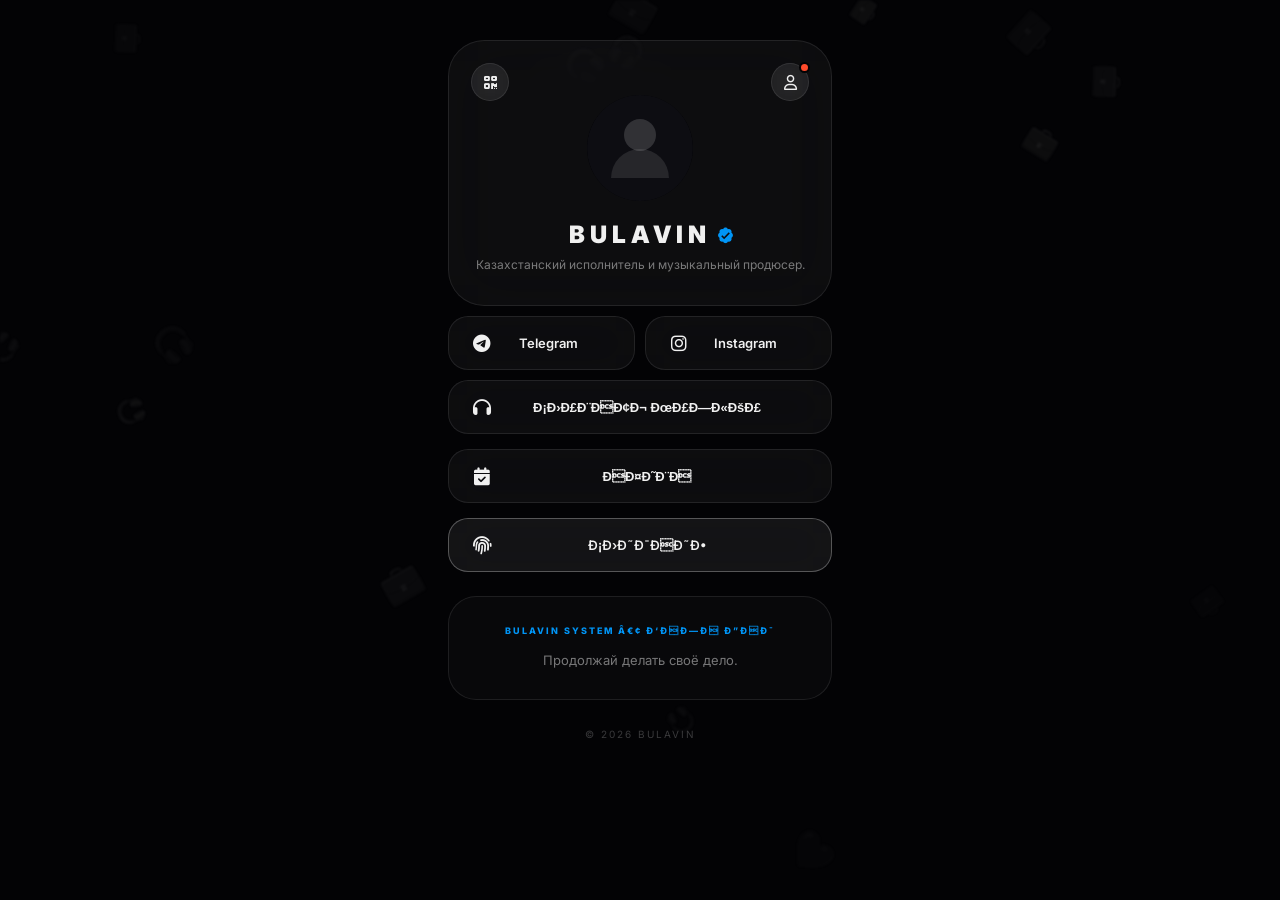
==== commit 359aef2e: "Update index.html" ====
--- a/index.html
+++ b/index.html
@@ -21,7 +21,7 @@
     <!-- ══════════════════════════════════════════
          SEO — НЕ ТРОГАТЬ
     ══════════════════════════════════════════ -->
-    <title>BULAVIN (БУЛАВИН) — Официальный сайт | Музыка, Исполнитель, Продюсер</title>
+    <title>BULAVIN — Официальный сайт | Музыкант, Исполнитель, Продюсер, БУЛАВИН</title>
     <meta name="google-site-verification" content="3Puxn3Z_8SABoUfhTI3cmc1WmrJgWKGJGPiXgXA0tgs">
     <meta name="description"  content="БУЛАВИН (BULAVIN) — официальный сайт казахстанского исполнителя и музыкального продюсера. Слушать музыку BULAVIN онлайн, афиша выступлений, новости.">
     <meta name="keywords"     content="BULAVIN, БУЛАВИН, Булавин исполнитель, Булавин музыка, BULAVIN музыкант, BULAVIN исполнитель, казахстанский исполнитель, Касьяненко Даниил Юрьевич, Булавин треки, BULAVIN официальный сайт, слушать BULAVIN">
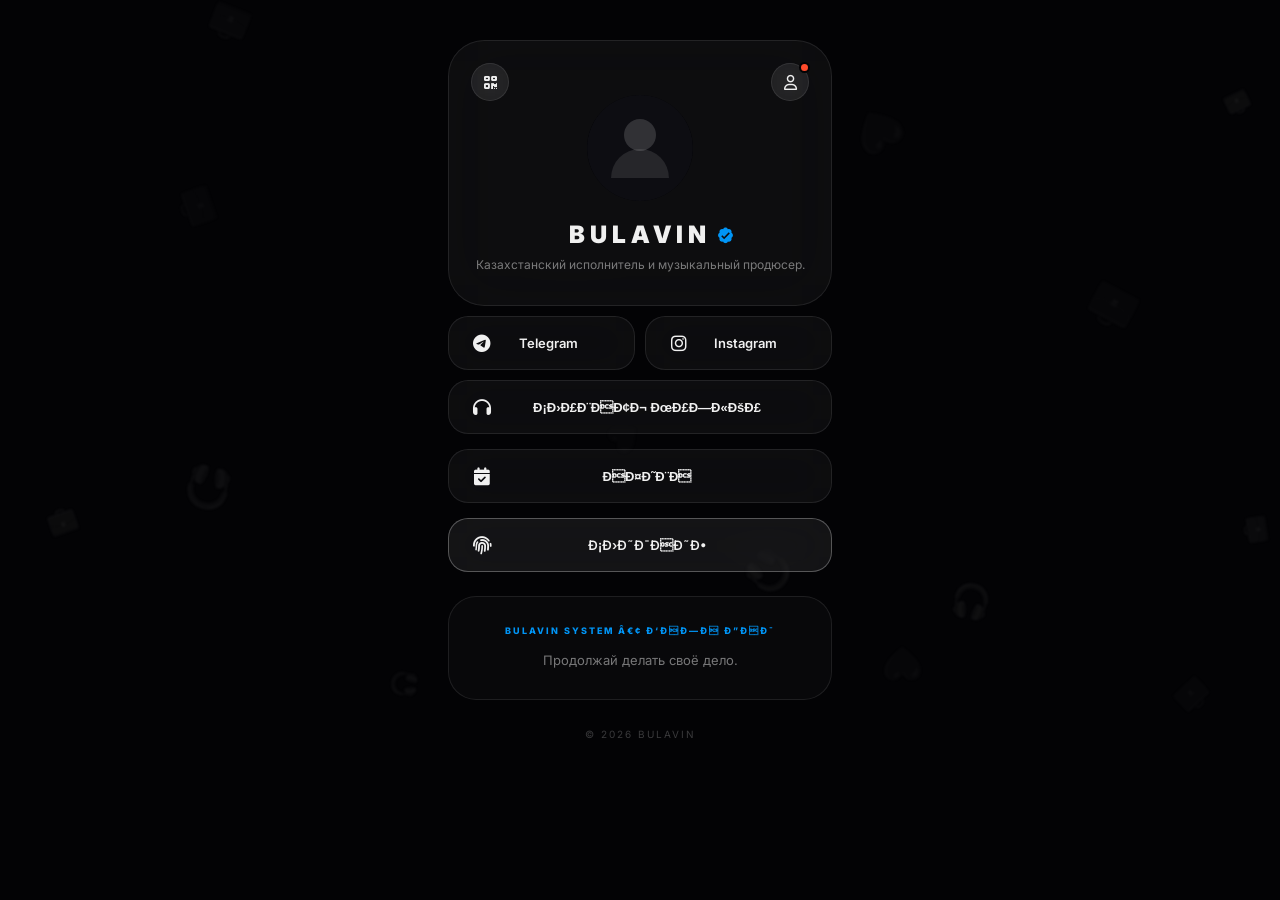
==== commit 427d1faf: "Update index.html" ====
--- a/index.html
+++ b/index.html
@@ -1,35 +1,42 @@
 <!DOCTYPE html>
 <html lang="ru">
+
 <head>
     <!-- ══════════════════════════════════════════
          YANDEX METRIKA — НЕ ТРОГАТЬ
     ══════════════════════════════════════════ -->
     <script type="text/javascript">
-        (function(m,e,t,r,i,k,a){
-            m[i]=m[i]||function(){(m[i].a=m[i].a||[]).push(arguments)};
-            m[i].l=1*new Date();
-            for(var j=0;j<document.scripts.length;j++){if(document.scripts[j].src===r){return;}}
-            k=e.createElement(t),a=e.getElementsByTagName(t)[0],k.async=1,k.src=r,a.parentNode.insertBefore(k,a)
-        })(window,document,'script','https://mc.yandex.ru/metrika/tag.js?id=106955637','ym');
-        ym(106955637,'init',{clickmap:true,trackLinks:true,accurateTrackBounce:true,webvisor:true,ecommerce:"dataLayer"});
+        (function (m, e, t, r, i, k, a) {
+            m[i] = m[i] || function () { (m[i].a = m[i].a || []).push(arguments) };
+            m[i].l = 1 * new Date();
+            for (var j = 0; j < document.scripts.length; j++) { if (document.scripts[j].src === r) { return; } }
+            k = e.createElement(t), a = e.getElementsByTagName(t)[0], k.async = 1, k.src = r, a.parentNode.insertBefore(k, a)
+        })(window, document, 'script', 'https://mc.yandex.ru/metrika/tag.js?id=106955637', 'ym');
+        ym(106955637, 'init', { clickmap: true, trackLinks: true, accurateTrackBounce: true, webvisor: true, ecommerce: "dataLayer" });
     </script>
-    <noscript><div><img src="https://mc.yandex.ru/watch/106955637" style="position:absolute;left:-9999px;" alt=""></div></noscript>
+    <noscript>
+        <div><img src="https://mc.yandex.ru/watch/106955637" style="position:absolute;left:-9999px;" alt=""></div>
+    </noscript>
 
     <meta charset="UTF-8">
-    <meta name="viewport" content="width=device-width, initial-scale=1.0, maximum-scale=1.0, user-scalable=no, viewport-fit=cover">
+    <meta name="viewport"
+        content="width=device-width, initial-scale=1.0, maximum-scale=1.0, user-scalable=no, viewport-fit=cover">
 
     <!-- ══════════════════════════════════════════
          SEO — НЕ ТРОГАТЬ
     ══════════════════════════════════════════ -->
     <title>BULAVIN — Официальный сайт | Музыкант, Исполнитель, Продюсер, БУЛАВИН</title>
     <meta name="google-site-verification" content="3Puxn3Z_8SABoUfhTI3cmc1WmrJgWKGJGPiXgXA0tgs">
-    <meta name="description"  content="БУЛАВИН (BULAVIN) — официальный сайт казахстанского исполнителя и музыкального продюсера. Слушать музыку BULAVIN онлайн, афиша выступлений, новости.">
-    <meta name="keywords"     content="BULAVIN, БУЛАВИН, Булавин исполнитель, Булавин музыка, BULAVIN музыкант, BULAVIN исполнитель, казахстанский исполнитель, Касьяненко Даниил Юрьевич, Булавин треки, BULAVIN официальный сайт, слушать BULAVIN">
-    <meta property="og:title"       content="BULAVIN — Официальный сайт">
+    <meta name="description"
+        content="БУЛАВИН (BULAVIN) — официальный сайт казахстанского исполнителя и музыкального продюсера. Слушать музыку BULAVIN онлайн, афиша выступлений, новости.">
+    <meta name="keywords"
+        content="BULAVIN, БУЛАВИН, Булавин исполнитель, Булавин музыка, BULAVIN музыкант, BULAVIN исполнитель, казахстанский исполнитель, Касьяненко Даниил Юрьевич, Булавин треки, BULAVIN официальный сайт, слушать BULAVIN">
+    <meta property="og:title" content="BULAVIN — Официальный сайт">
     <meta property="og:description" content="Музыка, актуальная афиша выступлений и свежие новости.">
-    <meta property="og:image"       content="https://avatars.yandex.net/get-music-content/16464214/8bceb93a.p.24009925/m1000x1000">
-    <meta property="og:url"         content="https://bulavin.space">
-    <meta property="og:type"        content="website">
+    <meta property="og:image"
+        content="https://avatars.yandex.net/get-music-content/16464214/8bceb93a.p.24009925/m1000x1000">
+    <meta property="og:url" content="https://bulavin.space">
+    <meta property="og:type" content="website">
 
     <script type="application/ld+json">
     {
@@ -73,297 +80,314 @@
     <link rel="stylesheet" href="/css/shared.css">
     <link rel="stylesheet" href="/css/main.css">
 </head>
+
 <body>
 
-<canvas id="global-canvas"></canvas>
-<div class="dynamic-bg"></div>
-
-<div class="container">
-
-    <!-- PROFILE CARD -->
-    <div class="profile-card">
-
-        <div class="qr-nav">
-            <button class="nav-btn" onclick="openQR()" aria-label="QR-код">
-                <i class="fa-solid fa-qrcode"></i>
-            </button>
-        </div>
-        <div class="auth-nav">
-            <!-- Кнопка меняется после авторизации -->
-            <button class="nav-btn has-dot" id="authNavBtn" onclick="onAuthNavClick()" aria-label="Профиль">
-                <i class="fa-regular fa-user" id="authNavIcon"></i>
-            </button>
-        </div>
-
-        <!-- Бейдж юзера над аватаркой (показывается только если залогинен) -->
-        <div class="user-badge" id="userBadge" style="display:none;"></div>
-
-        <!-- Avatar: кольцо скрыто (класс avatar-loading), силуэт-заглушка -->
-        <div class="avatar-link avatar-loading" onclick="handleAvatarClick()" id="avatarLink">
-            <div class="avatar-inner-border">
-                <!-- Силуэт-заглушка — показывается пока нет аватарки -->
-                <div class="avatar-silhouette" id="avatarSilhouette">
-                    <div class="silhouette-head"></div>
-                    <div class="silhouette-body"></div>
-                </div>
-                <!-- EXCLUSIVE overlay -->
-                <div id="avatarPlaceholder" class="avatar-placeholder" style="display:none;">
-                    <span id="avatarText">EXCLUSIVE</span>
-                    <i id="avatarIcon" class="fa-solid fa-play" style="display:none;"></i>
-                </div>
-                <!-- Реальное фото (скрыто до загрузки) -->
-                <img class="avatar" id="mainAvatarImage" alt="BULAVIN" style="opacity:0;">
-            </div>
-        </div>
-
-        <div class="name-wrapper">
-            <div class="name-inner">
-                <h1>BULAVIN</h1>
-                <svg class="verify-icon" viewBox="0 0 24 24" aria-hidden="true">
-                    <path d="M22.5 12.5c0-1.58-.875-2.95-2.148-3.6c.154-.435.238-.905.238-1.4c0-2.21-1.71-3.998-3.818-3.998c-.47 0-.92.084-1.336.25C14.818 2.415 13.51 1.5 12 1.5s-2.816.917-3.437 2.25c-.415-.165-.866-.25-1.336-.25c-2.11 0-3.818 1.79-3.818 4c0 .494.083.964.237 1.4c-1.272.65-2.147 2.02-2.147 3.6c0 1.58.875 2.95 2.147 3.6c-.154.435-.237.905-.237 1.4c0 2.21 1.71 4 3.818 4c.47 0 .92-.084 1.335-.25c.62 1.334 1.926 2.25 3.437 2.25s2.817-.916 3.437-2.25c.415.165.865.25 1.336.25c2.11 0 3.818-1.79 3.818-4c0-.495-.084-.965-.238-1.4c1.273-.65 2.148-2.02 2.148-3.6zm-12.42 5.393l-4.104-4.103l1.591-1.592l2.513 2.513l6.45-6.45l1.59 1.592l-8.04 8.04z"/>
-                </svg>
-            </div>
-        </div>
-
-        <!-- Bio: скелетон до загрузки -->
-        <p class="bio skeleton-text" id="bioEl">&nbsp;</p>
-    </div>
-
-    <!-- SOCIAL GRID -->
-    <div class="grid">
-        <a id="link-telegram" href="https://t.me/imbulavin" target="_blank" rel="noopener" class="btn">
-            <i class="fa-brands fa-telegram"></i><span>Telegram</span>
+    <canvas id="global-canvas"></canvas>
+    <div class="dynamic-bg"></div>
+
+    <div class="container">
+
+        <!-- PROFILE CARD -->
+        <div class="profile-card">
+
+            <div class="qr-nav">
+                <button class="nav-btn" onclick="openQR()" aria-label="QR-код">
+                    <i class="fa-solid fa-qrcode"></i>
+                </button>
+            </div>
+            <div class="auth-nav">
+                <!-- Кнопка меняется после авторизации -->
+                <button class="nav-btn has-dot" id="authNavBtn" onclick="onAuthNavClick()" aria-label="Профиль">
+                    <i class="fa-regular fa-user" id="authNavIcon"></i>
+                </button>
+            </div>
+
+            <!-- Бейдж юзера над аватаркой (показывается только если залогинен) -->
+            <div class="user-badge" id="userBadge" style="display:none;"></div>
+
+            <!-- Avatar: кольцо скрыто (класс avatar-loading), силуэт-заглушка -->
+            <div class="avatar-link avatar-loading" onclick="handleAvatarClick()" id="avatarLink">
+                <div class="avatar-inner-border">
+                    <!-- Силуэт-заглушка — показывается пока нет аватарки -->
+                    <div class="avatar-silhouette" id="avatarSilhouette">
+                        <div class="silhouette-head"></div>
+                        <div class="silhouette-body"></div>
+                    </div>
+                    <!-- EXCLUSIVE overlay -->
+                    <div id="avatarPlaceholder" class="avatar-placeholder" style="display:none;">
+                        <span id="avatarText">EXCLUSIVE</span>
+                        <i id="avatarIcon" class="fa-solid fa-play" style="display:none;"></i>
+                    </div>
+                    <!-- Реальное фото (скрыто до загрузки) -->
+                    <img class="avatar" id="mainAvatarImage" alt="BULAVIN" style="opacity:0;">
+                </div>
+            </div>
+
+            <div class="name-wrapper">
+                <div class="name-inner">
+                    <h1>BULAVIN</h1>
+                    <svg class="verify-icon" viewBox="0 0 24 24" aria-hidden="true">
+                        <path
+                            d="M22.5 12.5c0-1.58-.875-2.95-2.148-3.6c.154-.435.238-.905.238-1.4c0-2.21-1.71-3.998-3.818-3.998c-.47 0-.92.084-1.336.25C14.818 2.415 13.51 1.5 12 1.5s-2.816.917-3.437 2.25c-.415-.165-.866-.25-1.336-.25c-2.11 0-3.818 1.79-3.818 4c0 .494.083.964.237 1.4c-1.272.65-2.147 2.02-2.147 3.6c0 1.58.875 2.95 2.147 3.6c-.154.435-.237.905-.237 1.4c0 2.21 1.71 4 3.818 4c.47 0 .92-.084 1.335-.25c.62 1.334 1.926 2.25 3.437 2.25s2.817-.916 3.437-2.25c.415.165.865.25 1.336.25c2.11 0 3.818-1.79 3.818-4c0-.495-.084-.965-.238-1.4c1.273-.65 2.148-2.02 2.148-3.6zm-12.42 5.393l-4.104-4.103l1.591-1.592l2.513 2.513l6.45-6.45l1.59 1.592l-8.04 8.04z" />
+                    </svg>
+                </div>
+            </div>
+
+            <!-- Bio: скелетон до загрузки -->
+            <p class="bio skeleton-text" id="bioEl">&nbsp;</p>
+        </div>
+
+        <!-- SOCIAL GRID -->
+        <div class="grid">
+            <a id="link-telegram" href="https://t.me/imbulavin" target="_blank" rel="noopener" class="btn">
+                <i class="fa-brands fa-telegram"></i><span>Telegram</span>
+            </a>
+            <a id="link-instagram" href="https://www.instagram.com/lu4danya" target="_blank" rel="noopener" class="btn">
+                <i class="fa-brands fa-instagram"></i><span>Instagram</span>
+            </a>
+        </div>
+
+        <!-- RELEASE BLOCK (управляется из admin → Релизы) -->
+        <div class="release-block" id="releaseBlock" style="display:none;" onclick="openRelease()">
+            <div class="release-cover-wrap">
+                <img class="release-cover" id="releaseCover" src="" alt="Release">
+                <div class="release-shine"></div>
+                <div class="release-meta">
+                    <span class="release-title-text" id="releaseTitle"></span>
+                </div>
+                <div class="release-cta-wrap">
+                    <span class="release-cta-btn" id="releaseCTA">ПРЕСЕЙВ</span>
+                </div>
+                <div class="release-tap-hint" id="releaseTapHint" style="display:none;"></div>
+                <div class="release-pulse-ring"></div>
+            </div>
+        </div>
+
+        <!-- MUSIC ACCORDION -->
+        <button class="btn" id="music-btn">
+            <i class="fa-solid fa-headphones"></i><span>СЛУШАТЬ МУЗЫКУ</span>
+        </button>
+        <div class="collapse-wrapper" id="music-wrapper">
+            <div class="collapse-content">
+                <a id="link-yandex" href="#" target="_blank" rel="noopener" class="btn btn-yandex"><i
+                        class="fa-solid fa-compact-disc"></i><span>Yandex Music</span></a>
+                <a id="link-vk" href="#" target="_blank" rel="noopener" class="btn btn-vk"><i
+                        class="fa-brands fa-vk"></i><span>VK Music</span></a>
+                <a id="link-spotify" href="#" target="_blank" rel="noopener" class="btn btn-spotify"><i
+                        class="fa-brands fa-spotify"></i><span>Spotify</span></a>
+                <a id="link-apple" href="#" target="_blank" rel="noopener" class="btn"><i
+                        class="fa-brands fa-apple"></i><span>Apple Music</span></a>
+                <a id="link-yt" href="#" target="_blank" rel="noopener" class="btn btn-yt"><i
+                        class="fa-brands fa-youtube"></i><span>YouTube Music</span></a>
+                <a id="link-soundcloud" href="#" target="_blank" rel="noopener" class="btn btn-soundcloud"><i
+                        class="fa-brands fa-soundcloud"></i><span>SoundCloud</span></a>
+            </div>
+        </div>
+
+        <!-- AFISHA ACCORDION -->
+        <button class="btn" id="afisha-btn">
+            <i class="fa-solid fa-calendar-check"></i><span>АФИША</span>
+        </button>
+        <div class="collapse-wrapper" id="afisha-wrapper">
+            <div class="collapse-content">
+                <div class="afisha-card">
+                    <p id="afisha-text" style="font-size:12px;color:var(--text-dim);text-align:center;">
+                        На данный момент выступлений не запланировано.
+                    </p>
+                    <div id="organizer-wrap" style="text-align:center;">
+                        <a id="link-organizer" href="#" target="_blank" rel="noopener" class="organizer-link">
+                            <i class="fa-solid fa-briefcase"></i> Я организатор
+                        </a>
+                    </div>
+                    <div id="afisha-poster-wrap" style="display:none;position:relative;">
+                        <img class="afisha-poster-img" src="" alt="Афиша"
+                            style="width:100%;border-radius:16px;display:block;">
+                        <div class="poster-badge" style="display:none;">
+                            <i class="fa-solid fa-ticket"></i> КУПИТЬ БИЛЕТЫ
+                        </div>
+                    </div>
+                </div>
+            </div>
+        </div>
+
+        <!-- FUSION -->
+        <a id="link-fusion" href="#" target="_blank" rel="noopener" class="btn btn-fusion"
+            style="border-color:rgba(255,255,255,0.28);background:rgba(255,255,255,0.07);">
+            <i class="fa-solid fa-fingerprint"></i><span>СЛИЯНИЕ</span>
         </a>
-        <a id="link-instagram" href="https://www.instagram.com/lu4danya" target="_blank" rel="noopener" class="btn">
-            <i class="fa-brands fa-instagram"></i><span>Instagram</span>
-        </a>
-    </div>
-
-    <!-- RELEASE BLOCK (управляется из admin → Релизы) -->
-    <div class="release-block" id="releaseBlock" style="display:none;" onclick="openRelease()">
-        <div class="release-cover-wrap">
-            <img class="release-cover" id="releaseCover" src="" alt="Release">
-            <div class="release-shine"></div>
-            <div class="release-meta">
-                <span class="release-title-text" id="releaseTitle"></span>
-            </div>
-            <div class="release-cta-wrap">
-                <span class="release-cta-btn" id="releaseCTA">ПРЕСЕЙВ</span>
-            </div>
-            <div class="release-tap-hint" id="releaseTapHint" style="display:none;"></div>
-            <div class="release-pulse-ring"></div>
-        </div>
-    </div>
-
-    <!-- MUSIC ACCORDION -->
-    <button class="btn" id="music-btn">
-        <i class="fa-solid fa-headphones"></i><span>СЛУШАТЬ МУЗЫКУ</span>
-    </button>
-    <div class="collapse-wrapper" id="music-wrapper">
-        <div class="collapse-content">
-            <a id="link-yandex"     href="#" target="_blank" rel="noopener" class="btn btn-yandex"><i class="fa-solid fa-compact-disc"></i><span>Yandex Music</span></a>
-            <a id="link-vk"         href="#" target="_blank" rel="noopener" class="btn btn-vk"><i class="fa-brands fa-vk"></i><span>VK Music</span></a>
-            <a id="link-spotify"    href="#" target="_blank" rel="noopener" class="btn btn-spotify"><i class="fa-brands fa-spotify"></i><span>Spotify</span></a>
-            <a id="link-apple"      href="#" target="_blank" rel="noopener" class="btn"><i class="fa-brands fa-apple"></i><span>Apple Music</span></a>
-            <a id="link-yt"         href="#" target="_blank" rel="noopener" class="btn btn-yt"><i class="fa-brands fa-youtube"></i><span>YouTube Music</span></a>
-            <a id="link-soundcloud" href="#" target="_blank" rel="noopener" class="btn btn-soundcloud"><i class="fa-brands fa-soundcloud"></i><span>SoundCloud</span></a>
-        </div>
-    </div>
-
-    <!-- AFISHA ACCORDION -->
-    <button class="btn" id="afisha-btn">
-        <i class="fa-solid fa-calendar-check"></i><span>АФИША</span>
-    </button>
-    <div class="collapse-wrapper" id="afisha-wrapper">
-        <div class="collapse-content">
-            <div class="afisha-card">
-                <p id="afisha-text" style="font-size:12px;color:var(--text-dim);text-align:center;">
-                    На данный момент выступлений не запланировано.
-                </p>
-                <div id="organizer-wrap" style="text-align:center;">
-                    <a id="link-organizer" href="#" target="_blank" rel="noopener" class="organizer-link">
-                        <i class="fa-solid fa-briefcase"></i> Я организатор
-                    </a>
-                </div>
-                <div id="afisha-poster-wrap" style="display:none;position:relative;">
-                    <img class="afisha-poster-img" src="" alt="Афиша" style="width:100%;border-radius:16px;display:block;">
-                    <div class="poster-badge" style="display:none;">
-                        <i class="fa-solid fa-ticket"></i> КУПИТЬ БИЛЕТЫ
-                    </div>
-                </div>
-            </div>
-        </div>
-    </div>
-
-    <!-- FUSION -->
-    <a id="link-fusion" href="#" target="_blank" rel="noopener"
-       class="btn btn-fusion" style="border-color:rgba(255,255,255,0.28);background:rgba(255,255,255,0.07);">
-        <i class="fa-solid fa-fingerprint"></i><span>СЛИЯНИЕ</span>
-    </a>
-
-    <!-- ДИНАМИЧЕСКИЕ КНОПКИ ИЗ АДМИНКИ -->
-    <div id="custom-buttons-container"></div>
-
-    <!-- BULAVIN SYSTEM — API БАЗА ДНЯ -->
-    <div class="prediction-card">
-        <div class="prediction-label">BULAVIN SYSTEM • БАЗА ДНЯ</div>
-        <div id="prediction">Подключаюсь...</div>
-    </div>
-
-    <p class="footer" id="footerEl">© 2026 BULAVIN</p>
-</div>
-
-<!-- ══════════════════════════════════════════════
+
+        <!-- ДИНАМИЧЕСКИЕ КНОПКИ ИЗ АДМИНКИ -->
+        <div id="custom-buttons-container"></div>
+
+        <!-- BULAVIN SYSTEM — API БАЗА ДНЯ -->
+        <div class="prediction-card">
+            <div class="prediction-label">BULAVIN SYSTEM • БАЗА ДНЯ</div>
+            <div id="prediction">Подключаюсь...</div>
+        </div>
+
+        <p class="footer" id="footerEl">© 2026 BULAVIN</p>
+    </div>
+
+    <!-- ══════════════════════════════════════════════
      МОДАЛЬНЫЕ ОКНА
 ══════════════════════════════════════════════ -->
 
-<!-- QR -->
-<div class="glass-modal" id="qrModal" onclick="closeQR()">
-    <div class="glass-card" style="padding:35px 28px;display:flex;flex-direction:column;align-items:center;" onclick="event.stopPropagation()">
-        <div class="qr-image-wrapper">
-            <img src="/qr-code.png" alt="QR Bulavin Space">
-        </div>
-        <div class="modal-title">BULAVIN.SPACE</div>
-        <div class="modal-subtitle">ОТСКАНИРУЙ, ЧТОБЫ ПОДЕЛИТЬСЯ</div>
-    </div>
-</div>
-
-<!-- AUTH CHOICE -->
-<div class="glass-modal" id="authChoiceModal" onclick="closeAuthChoice()">
-    <div class="glass-card" style="padding:32px 26px;display:flex;flex-direction:column;gap:12px;width:90%;max-width:330px;" onclick="event.stopPropagation()">
-        <div class="auth-choice-header">
-            <div class="auth-choice-badge" id="authChoiceBadge">SYSTEM ACCESS</div>
-            <p class="auth-choice-sub" id="authChoiceSub">BULAVIN INNER CIRCLE</p>
-        </div>
-        <button class="choice-btn" onclick="openAuth(true)">
-            <i class="fa-solid fa-right-to-bracket"></i> ВХОД
-        </button>
-        <button class="choice-btn" onclick="openAuth(false)">
-            <i class="fa-solid fa-user-plus"></i> РЕГИСТРАЦИЯ
-        </button>
-    </div>
-</div>
-
-<!-- AUTH FORM -->
-<div class="glass-modal" id="authModal" onclick="closeAuth()">
-    <div class="auth-form-card" onclick="event.stopPropagation()">
-        <h2 id="authTitle" class="modal-title" style="margin-bottom:36px;">ВХОД</h2>
-        <div id="authInputs" style="width:100%;display:flex;flex-direction:column;gap:0;">
-            <input class="input" type="text"     id="authUsername" placeholder="USERNAME" style="display:none;margin-bottom:12px;">
-            <input class="input" type="email"    id="authEmail"    placeholder="EMAIL"    style="margin-bottom:12px;">
-            <input class="input" type="password" id="authPassword" placeholder="ПАРОЛЬ"  style="margin-bottom:12px;">
-            <p id="forgotPasswordLink" class="forgot-link" onclick="resetPasswordTrigger()">Забыли пароль?</p>
-            <div id="rememberMeRow" class="remember-row">
-                <label class="remember-label">
-                    <input type="checkbox" id="rememberMeCheck" checked>
-                    <span class="remember-checkbox"></span>
-                    <span class="remember-text">Запомнить меня</span>
-                </label>
-            </div>
-            <button class="btn-action" id="authBtn" onclick="executeAuth()">ПРОДОЛЖИТЬ</button>
-        </div>
-        <div id="authSuccess" style="display:none;text-align:center;width:100%;">
-            <i id="authIcon" class="fa-regular fa-envelope" style="font-size:38px;color:var(--blue);margin-bottom:18px;display:block;"></i>
-            <p id="authSuccessText" style="font-size:11px;opacity:.9;line-height:1.55;">Проверьте почту.</p>
-            <button class="btn-action" style="margin-top:20px;" onclick="closeAuth()">ПОНЯТНО</button>
-        </div>
-    </div>
-</div>
-
-<!-- STORY MODAL — Instagram 9:16 Format (личная сторис) -->
-<div class="glass-modal story-modal-v2" id="storyModal" onclick="handleStoryClose()">
-    <div class="story-v2-container" onclick="event.stopPropagation()">
-        <div class="story-v2-topbar">
-            <div class="story-v2-timebar-track">
-                <div class="story-v2-timebar-fill" id="progress-bar"></div>
-            </div>
-            <button class="story-v2-close" onclick="handleStoryClose()" aria-label="Закрыть">
-                <i class="fa-solid fa-xmark"></i>
+    <!-- QR -->
+    <div class="glass-modal" id="qrModal" onclick="closeQR()">
+        <div class="glass-card" style="padding:35px 28px;display:flex;flex-direction:column;align-items:center;"
+            onclick="event.stopPropagation()">
+            <div class="qr-image-wrapper">
+                <img src="/qr-code.png" alt="QR Bulavin Space">
+            </div>
+            <div class="modal-title">BULAVIN.SPACE</div>
+            <div class="modal-subtitle">ОТСКАНИРУЙ, ЧТОБЫ ПОДЕЛИТЬСЯ</div>
+        </div>
+    </div>
+
+    <!-- AUTH CHOICE -->
+    <div class="glass-modal" id="authChoiceModal" onclick="closeAuthChoice()">
+        <div class="glass-card"
+            style="padding:32px 26px;display:flex;flex-direction:column;gap:12px;width:90%;max-width:330px;"
+            onclick="event.stopPropagation()">
+            <div class="auth-choice-header">
+                <div class="auth-choice-badge" id="authChoiceBadge">SYSTEM ACCESS</div>
+                <p class="auth-choice-sub" id="authChoiceSub">BULAVIN INNER CIRCLE</p>
+            </div>
+            <button class="choice-btn" onclick="openAuth(true)">
+                <i class="fa-solid fa-right-to-bracket"></i> ВХОД
             </button>
-        </div>
-        <video id="storyVideo" playsinline style="display:block;"></video>
-        <img id="storyImage" src="" alt="" style="display:none;">
-        <div class="story-v2-gradient"></div>
-    </div>
-</div>
-
-<!-- ══ B.S. STORY MODAL (TikTok-лента на главной) ══ -->
-<div class="glass-modal bs-modal" id="bsStoryModal" onclick="closeBSStory()">
-    <div class="bs-modal-inner" onclick="event.stopPropagation()">
-
-        <!-- Заголовок -->
-        <div class="bs-modal-header">
-            <span class="bs-modal-label" id="bsModalLabel">B.S. STORY</span>
-            <div style="display:flex;align-items:center;gap:8px;">
-                <!-- Tooltip "?" -->
-                <div class="bs-tooltip-wrap">
-                    <button class="bs-tooltip-btn" id="bsTooltipBtn" onclick="toggleBSTooltip()">?</button>
-                    <div class="bs-tooltip-box" id="bsTooltipBox">
-                        Здесь публикуются ваши фото. Свайпай вверх. Фото автоматически исчезают через 24 часа.
-                    </div>
-                </div>
-                <!-- Закрыть -->
-                <button class="bs-close-btn" onclick="closeBSStory()">
+            <button class="choice-btn" onclick="openAuth(false)">
+                <i class="fa-solid fa-user-plus"></i> РЕГИСТРАЦИЯ
+            </button>
+        </div>
+    </div>
+
+    <!-- AUTH FORM -->
+    <div class="glass-modal" id="authModal" onclick="closeAuth()">
+        <div class="auth-form-card" onclick="event.stopPropagation()">
+            <h2 id="authTitle" class="modal-title" style="margin-bottom:36px;">ВХОД</h2>
+            <div id="authInputs" style="width:100%;display:flex;flex-direction:column;gap:0;">
+                <input class="input" type="text" id="authUsername" placeholder="USERNAME"
+                    style="display:none;margin-bottom:12px;">
+                <input class="input" type="email" id="authEmail" placeholder="EMAIL" style="margin-bottom:12px;">
+                <input class="input" type="password" id="authPassword" placeholder="ПАРОЛЬ" style="margin-bottom:12px;">
+                <p id="forgotPasswordLink" class="forgot-link" onclick="resetPasswordTrigger()">Забыли пароль?</p>
+                <div id="rememberMeRow" class="remember-row">
+                    <label class="remember-label">
+                        <input type="checkbox" id="rememberMeCheck" checked>
+                        <span class="remember-checkbox"></span>
+                        <span class="remember-text">Запомнить меня</span>
+                    </label>
+                </div>
+                <button class="btn-action" id="authBtn" onclick="executeAuth()">ПРОДОЛЖИТЬ</button>
+            </div>
+            <div id="authSuccess" style="display:none;text-align:center;width:100%;">
+                <i id="authIcon" class="fa-regular fa-envelope"
+                    style="font-size:38px;color:var(--blue);margin-bottom:18px;display:block;"></i>
+                <p id="authSuccessText" style="font-size:11px;opacity:.9;line-height:1.55;">Проверьте почту.</p>
+                <button class="btn-action" style="margin-top:20px;" onclick="closeAuth()">ПОНЯТНО</button>
+            </div>
+        </div>
+    </div>
+
+    <!-- STORY MODAL — Instagram 9:16 Format (личная сторис) -->
+    <div class="glass-modal story-modal-v2" id="storyModal" onclick="handleStoryClose()">
+        <div class="story-v2-container" onclick="event.stopPropagation()">
+            <div class="story-v2-topbar">
+                <div class="story-v2-timebar-track">
+                    <div class="story-v2-timebar-fill" id="progress-bar"></div>
+                </div>
+                <button class="story-v2-close" onclick="handleStoryClose()" aria-label="Закрыть">
                     <i class="fa-solid fa-xmark"></i>
                 </button>
             </div>
-        </div>
-
-        <!-- TikTok-рамка -->
-        <div class="bs-frame" id="bsFrame">
-            <!-- Скелетон -->
-            <div class="gallery-skeleton" id="bsSkeleton">
-                <div class="skeleton-pulse-icon"></div>
-            </div>
-            <!-- Лента scroll-snap -->
-            <div class="story-reel" id="bsReel"></div>
-            <!-- CSS свайп-подсказка -->
-            <div class="swipe-hint" id="bsSwipeHint">
-                <div class="swipe-finger"></div>
-            </div>
-            <!-- Световой блик -->
-            <div class="gallery-flare"></div>
-        </div>
-
-        <!-- Инпут загрузки фото (скрыт) -->
-        <input type="file" id="bsPhotoInput" accept="image/*" style="display:none;">
-        <div class="bs-upload-status" id="bsUploadStatus"></div>
-
-    </div>
-</div>
-
-<!-- ══ CROPPER MODAL для B.S. STORY ══ -->
-<div class="bs-cropper-modal" id="bsCropperModal">
-    <!-- Топ-бар: отмена слева, заголовок по центру, публикация справа -->
-    <div class="bsc-topbar">
-        <button class="bsc-cancel-btn" onclick="closeBSCropper()">
-            ОТМЕНА
-        </button>
-        <span class="bsc-title">ФОТО</span>
-        <button class="bsc-publish-btn" onclick="confirmBSCrop()">
-            ДАЛЕЕ <i class="fa-solid fa-arrow-right"></i>
-        </button>
-    </div>
-
-    <!-- Зона кадрирования — максимум пространства -->
-    <div class="bsc-crop-zone">
-        <img id="bsCropperImage" src="" alt="">
-    </div>
-
-    <!-- Нижняя панель: комментарий + статус -->
-    <div class="bsc-bottom">
-        <div class="bsc-comment-wrap">
-            <textarea class="bsc-textarea" id="bsPhotoComment"
-                maxlength="150"
-                oninput="updateBSCommentCounter()"
-                placeholder="Добавь подпись..."></textarea>
-            <span class="bsc-counter" id="bsCommentCounter">0 / 150</span>
-        </div>
-        <div class="status-line" id="bsCropperStatus"></div>
-    </div>
-</div>
-
-<script src="/js/config.js"></script>
-<script src="/js/main.js"></script>
+            <video id="storyVideo" playsinline style="display:block;"></video>
+            <img id="storyImage" src="" alt="" style="display:none;">
+            <div class="story-v2-gradient"></div>
+        </div>
+    </div>
+
+    <!-- ══ B.S. STORY MODAL (TikTok-лента на главной) ══ -->
+    <div class="glass-modal bs-modal" id="bsStoryModal" onclick="closeBSStory()">
+        <div class="bs-modal-inner" onclick="event.stopPropagation()">
+
+            <!-- Заголовок -->
+            <div class="bs-modal-header">
+                <span class="bs-modal-label" id="bsModalLabel">B.S. STORY</span>
+                <div style="display:flex;align-items:center;gap:8px;">
+                    <!-- Tooltip "?" -->
+                    <div class="bs-tooltip-wrap">
+                        <button class="bs-tooltip-btn" id="bsTooltipBtn" onclick="toggleBSTooltip()">?</button>
+                        <div class="bs-tooltip-box" id="bsTooltipBox">
+                            Здесь публикуются ваши фото. Свайпай вверх. Фото автоматически исчезают через 24 часа.
+                        </div>
+                    </div>
+                    <!-- Загрузить фото -->
+                    <button class="bs-upload-btn" onclick="triggerBSPhotoUpload()" aria-label="Добавить фото">
+                        <i class="fa-solid fa-plus"></i>
+                    </button>
+                    <!-- Закрыть -->
+                    <button class="bs-close-btn" onclick="closeBSStory()">
+                        <i class="fa-solid fa-xmark"></i>
+                    </button>
+                </div>
+            </div>
+
+            <!-- TikTok-рамка -->
+            <div class="bs-frame" id="bsFrame">
+                <!-- Скелетон -->
+                <div class="gallery-skeleton" id="bsSkeleton">
+                    <div class="skeleton-pulse-icon"></div>
+                </div>
+                <!-- Лента scroll-snap -->
+                <div class="story-reel" id="bsReel"></div>
+                <!-- CSS свайп-подсказка -->
+                <div class="swipe-hint" id="bsSwipeHint">
+                    <div class="swipe-finger"></div>
+                </div>
+                <!-- Световой блик -->
+                <div class="gallery-flare"></div>
+            </div>
+
+            <!-- Инпут загрузки фото (скрыт) -->
+            <input type="file" id="bsPhotoInput" accept="image/*" style="display:none;">
+            <div class="bs-upload-status" id="bsUploadStatus"></div>
+
+        </div>
+    </div>
+
+    <!-- ══ CROPPER MODAL для B.S. STORY ══ -->
+    <div class="bs-cropper-modal" id="bsCropperModal">
+        <!-- Топ-бар: отмена слева, заголовок по центру, публикация справа -->
+        <div class="bsc-topbar">
+            <button class="bsc-cancel-btn" onclick="closeBSCropper()">
+                ОТМЕНА
+            </button>
+            <span class="bsc-title">ФОТО</span>
+            <button class="bsc-publish-btn" onclick="confirmBSCrop()">
+                ДАЛЕЕ <i class="fa-solid fa-arrow-right"></i>
+            </button>
+        </div>
+
+        <!-- Зона кадрирования — максимум пространства -->
+        <div class="bsc-crop-zone">
+            <img id="bsCropperImage" src="" alt="">
+        </div>
+
+        <!-- Нижняя панель: комментарий + статус -->
+        <div class="bsc-bottom">
+            <div class="bsc-comment-wrap">
+                <textarea class="bsc-textarea" id="bsPhotoComment" maxlength="150" oninput="updateBSCommentCounter()"
+                    placeholder="Добавь подпись..."></textarea>
+                <span class="bsc-counter" id="bsCommentCounter">0 / 150</span>
+            </div>
+            <div class="status-line" id="bsCropperStatus"></div>
+        </div>
+    </div>
+
+    <script src="/js/config.js"></script>
+    <script src="/js/main.js"></script>
 </body>
+
 </html>
--- a/css/main.css
+++ b/css/main.css
@@ -3,25 +3,37 @@
    ================================================ */
 
 /* ── LAYOUT ─────────────────────────────────────── */
-body { display: flex; justify-content: center; }
+body {
+    display: flex;
+    justify-content: center;
+}
 
 .container {
-    width: 100%; max-width: 420px;
+    width: 100%;
+    max-width: 420px;
     padding: 40px 18px 60px;
-    display: flex; flex-direction: column; gap: 10px;
-    z-index: 5; position: relative;
+    display: flex;
+    flex-direction: column;
+    gap: 10px;
+    z-index: 5;
+    position: relative;
 }
 
 /* ── BACKGROUND ──────────────────────────────────── */
 #global-canvas {
-    position: fixed; top: 0; left: 0;
-    width: 100%; height: 100%;
+    position: fixed;
+    top: 0;
+    left: 0;
+    width: 100%;
+    height: 100%;
     z-index: -1;
     filter: grayscale(1) brightness(0.55) blur(1px);
     pointer-events: none;
 }
+
 .dynamic-bg {
-    position: fixed; inset: 0;
+    position: fixed;
+    inset: 0;
     background: url('https://avatars.yandex.net/get-music-content/16464214/8bceb93a.p.24009925/m1000x1000') no-repeat center center;
     background-size: cover;
     filter: blur(90px) brightness(0.14) saturate(0.6);
@@ -31,41 +43,83 @@
 }
 
 /* ── NAV BUTTONS (QR / USER) ─────────────────────── */
-.auth-nav { position: absolute; top: 22px; right: 22px; z-index: 25; }
-.qr-nav   { position: absolute; top: 22px; left: 22px;  z-index: 25; }
+.auth-nav {
+    position: absolute;
+    top: 22px;
+    right: 22px;
+    z-index: 25;
+}
+
+.qr-nav {
+    position: absolute;
+    top: 22px;
+    left: 22px;
+    z-index: 25;
+}
 
 .nav-btn {
-    width: 38px; height: 38px; border-radius: 50%;
-    background: rgba(255,255,255,0.07);
+    width: 38px;
+    height: 38px;
+    border-radius: 50%;
+    background: rgba(255, 255, 255, 0.07);
     border: 1px solid var(--glass-border);
-    color: var(--text); display: flex; justify-content: center; align-items: center;
-    cursor: pointer; backdrop-filter: blur(12px); -webkit-backdrop-filter: blur(12px);
+    color: var(--text);
+    display: flex;
+    justify-content: center;
+    align-items: center;
+    cursor: pointer;
+    backdrop-filter: blur(12px);
+    -webkit-backdrop-filter: blur(12px);
     transition: background 0.3s ease, transform 0.2s ease;
     position: relative;
 }
-.nav-btn i { font-size: 15px; }
-.nav-btn:hover { background: rgba(255,255,255,0.13); transform: scale(1.06); }
-.nav-btn:active { transform: scale(0.93); }
+
+.nav-btn i {
+    font-size: 15px;
+}
+
+.nav-btn:hover {
+    background: rgba(255, 255, 255, 0.13);
+    transform: scale(1.06);
+}
+
+.nav-btn:active {
+    transform: scale(0.93);
+}
 
 .nav-btn.has-dot::after {
     content: '';
-    position: absolute; top: -2px; right: -2px;
-    width: 11px; height: 11px;
-    background: var(--red); border-radius: 50%;
+    position: absolute;
+    top: -2px;
+    right: -2px;
+    width: 11px;
+    height: 11px;
+    background: var(--red);
+    border-radius: 50%;
     border: 2px solid var(--bg);
     animation: pulse-dot 2.2s infinite;
 }
+
 @keyframes pulse-dot {
-    0%   { box-shadow: 0 0 0 0 rgba(255,75,43,0.7); }
-    70%  { box-shadow: 0 0 0 6px rgba(255,75,43,0); }
-    100% { box-shadow: 0 0 0 0 rgba(255,75,43,0); }
+    0% {
+        box-shadow: 0 0 0 0 rgba(255, 75, 43, 0.7);
+    }
+
+    70% {
+        box-shadow: 0 0 0 6px rgba(255, 75, 43, 0);
+    }
+
+    100% {
+        box-shadow: 0 0 0 0 rgba(255, 75, 43, 0);
+    }
 }
 
 /* ── PROFILE CARD ────────────────────────────────── */
 .profile-card {
     position: relative;
     background: var(--glass);
-    backdrop-filter: blur(32px); -webkit-backdrop-filter: blur(32px);
+    backdrop-filter: blur(32px);
+    -webkit-backdrop-filter: blur(32px);
     border: 1px solid var(--glass-border);
     border-radius: 36px;
     padding: 52px 20px 32px;
@@ -78,426 +132,981 @@
     top: 15px;
     left: 50%;
     transform: translateX(-50%);
-    font-size: 9px; font-weight: 800; letter-spacing: 2px;
-    text-transform: uppercase; color: rgba(255,255,255,0.45);
-    background: rgba(255,255,255,0.07);
-    border: 1px solid rgba(255,255,255,0.1);
-    border-radius: 20px; padding: 4px 12px;
+    font-size: 9px;
+    font-weight: 800;
+    letter-spacing: 2px;
+    text-transform: uppercase;
+    color: rgba(255, 255, 255, 0.45);
+    background: rgba(255, 255, 255, 0.07);
+    border: 1px solid rgba(255, 255, 255, 0.1);
+    border-radius: 20px;
+    padding: 4px 12px;
     backdrop-filter: blur(8px);
     z-index: 10;
     cursor: pointer;
     transition: all 0.3s ease;
     animation: fadeInUp 0.4s ease;
 }
+
 .user-badge:hover {
-    background: rgba(255,255,255,0.12);
-    border-color: rgba(255,255,255,0.2);
-    color: rgba(255,255,255,0.65);
+    background: rgba(255, 255, 255, 0.12);
+    border-color: rgba(255, 255, 255, 0.2);
+    color: rgba(255, 255, 255, 0.65);
     transform: translateX(-50%) scale(1.05);
 }
+
 @keyframes fadeInUp {
-    from { opacity: 0; transform: translate(-50%, 6px); }
-    to   { opacity: 1; transform: translate(-50%, 0); }
+    from {
+        opacity: 0;
+        transform: translate(-50%, 6px);
+    }
+
+    to {
+        opacity: 1;
+        transform: translate(-50%, 0);
+    }
 }
 
 /* ── AVATAR ──────────────────────────────────────── */
 .avatar-link {
-    display: block; width: 110px; height: 110px;
+    display: block;
+    width: 110px;
+    height: 110px;
     margin: 0 auto 20px;
-    position: relative; z-index: 5;
+    position: relative;
+    z-index: 5;
     transition: transform 0.3s ease;
     cursor: pointer;
 }
-.avatar-link:hover { transform: scale(1.05); }
+
+.avatar-link:hover {
+    transform: scale(1.05);
+}
 
 .avatar-link::before {
     content: '';
-    position: absolute; inset: -2px;
+    position: absolute;
+    inset: -2px;
     background: var(--ring-gradient);
     border-radius: 50%;
     animation: rotate-gradient 4s linear infinite;
     z-index: -1;
 }
-@keyframes rotate-gradient { from { transform: rotate(0deg); } to { transform: rotate(360deg); } }
+
+@keyframes rotate-gradient {
+    from {
+        transform: rotate(0deg);
+    }
+
+    to {
+        transform: rotate(360deg);
+    }
+}
 
 .avatar-inner-border {
-    position: absolute; inset: 2px;
+    position: absolute;
+    inset: 2px;
     background: #05050a;
     border-radius: 50%;
-    display: flex; align-items: center; justify-content: center;
+    display: flex;
+    align-items: center;
+    justify-content: center;
     overflow: hidden;
 }
 
 .avatar {
-    width: 100%; height: 100%;
-    border-radius: 50%; object-fit: cover;
+    width: 100%;
+    height: 100%;
+    border-radius: 50%;
+    object-fit: cover;
     transition: filter 0.8s ease, opacity 0.8s ease;
     filter: blur(4px) brightness(0.35);
 }
-.avatar.clear { filter: blur(0px) brightness(1); }
+
+.avatar.clear {
+    filter: blur(0px) brightness(1);
+}
 
 .avatar-placeholder {
-    position: absolute; inset: 0;
-    display: flex; flex-direction: column;
-    justify-content: center; align-items: center;
-    z-index: 2; pointer-events: none; gap: 6px;
-}
+    position: absolute;
+    inset: 0;
+    display: flex;
+    flex-direction: column;
+    justify-content: center;
+    align-items: center;
+    z-index: 2;
+    pointer-events: none;
+    gap: 6px;
+}
+
 #avatarText {
-    font-weight: 900; font-size: 8px; letter-spacing: 4px; color: #fff;
+    font-weight: 900;
+    font-size: 8px;
+    letter-spacing: 4px;
+    color: #fff;
     text-transform: uppercase;
     animation: pulse-text 2s infinite;
-    text-shadow: 0 0 12px rgba(0,0,0,0.9);
-}
+    text-shadow: 0 0 12px rgba(0, 0, 0, 0.9);
+}
+
 #avatarIcon {
-    font-size: 28px; color: #fff;
+    font-size: 28px;
+    color: #fff;
     animation: pulse-icon 1.5s infinite;
-    text-shadow: 0 0 18px rgba(0,0,0,0.9);
-}
+    text-shadow: 0 0 18px rgba(0, 0, 0, 0.9);
+}
+
 @keyframes pulse-text {
-    0%, 100% { opacity: 0.75; transform: scale(1); }
-    50%       { opacity: 1;    transform: scale(1.05); }
-}
+
+    0%,
+    100% {
+        opacity: 0.75;
+        transform: scale(1);
+    }
+
+    50% {
+        opacity: 1;
+        transform: scale(1.05);
+    }
+}
+
 @keyframes pulse-icon {
-    0%, 100% { transform: scale(0.88); opacity: 0.75; }
-    50%       { transform: scale(1.1);  opacity: 1; }
+
+    0%,
+    100% {
+        transform: scale(0.88);
+        opacity: 0.75;
+    }
+
+    50% {
+        transform: scale(1.1);
+        opacity: 1;
+    }
 }
 
 /* ── NAME / BIO ──────────────────────────────────── */
 .name-wrapper {
-    display: flex; justify-content: center; align-items: center;
+    display: flex;
+    justify-content: center;
+    align-items: center;
     margin-bottom: 9px;
 }
-.name-inner { position: relative; display: inline-flex; align-items: center; }
+
+.name-inner {
+    position: relative;
+    display: inline-flex;
+    align-items: center;
+}
+
 h1 {
-    font-size: 24px; letter-spacing: 5px;
-    text-transform: uppercase; font-weight: 900; line-height: 1;
-}
+    font-size: 24px;
+    letter-spacing: 5px;
+    text-transform: uppercase;
+    font-weight: 900;
+    line-height: 1;
+}
+
 .verify-icon {
-    position: absolute; left: calc(100% + 6px);
-    top: 50%; transform: translateY(-50%);
-    width: 17px; height: 17px;
-    fill: var(--blue); flex-shrink: 0;
-}
+    position: absolute;
+    left: calc(100% + 6px);
+    top: 50%;
+    transform: translateY(-50%);
+    width: 17px;
+    height: 17px;
+    fill: var(--blue);
+    flex-shrink: 0;
+}
+
 .bio {
-    font-size: 12px; color: var(--text-dim); line-height: 1.45;
-    word-break: break-word; overflow-wrap: break-word; max-width: 100%;
+    font-size: 12px;
+    color: var(--text-dim);
+    line-height: 1.45;
+    word-break: break-word;
+    overflow-wrap: break-word;
+    max-width: 100%;
 }
 
 /* ── GRID (2-COL) ────────────────────────────────── */
-.grid { display: grid; grid-template-columns: repeat(2,1fr); gap: 10px; }
+.grid {
+    display: grid;
+    grid-template-columns: repeat(2, 1fr);
+    gap: 10px;
+}
 
 /* ── BTN ─────────────────────────────────────────── */
 .btn {
     position: relative;
     background: var(--glass);
-    backdrop-filter: blur(20px); -webkit-backdrop-filter: blur(20px);
+    backdrop-filter: blur(20px);
+    -webkit-backdrop-filter: blur(20px);
     border: 1px solid var(--glass-border);
-    padding: 17px 20px; border-radius: 20px;
-    text-decoration: none; color: var(--text);
-    font-size: 13px; font-weight: 600;
-    display: flex; align-items: center;
+    padding: 17px 20px;
+    border-radius: 20px;
+    text-decoration: none;
+    color: var(--text);
+    font-size: 13px;
+    font-weight: 600;
+    display: flex;
+    align-items: center;
     transition: all 0.28s var(--ease-out);
-    cursor: pointer; z-index: 10; width: 100%;
-}
-.btn i { font-size: 18px; width: 25px; margin-right: 14px; display: flex; justify-content: center; flex-shrink: 0; }
-.btn span { flex-grow: 1; text-align: center; margin-right: 25px; }
-.btn:hover { transform: translateY(-2px); border-color: var(--glass-border-h); background: var(--glass-hover); }
-.btn:active { transform: scale(0.96); }
-
-.btn-yandex:hover  { color: var(--yandex)  !important; filter: drop-shadow(0 0 8px rgba(255,204,0,.5)); }
-.btn-vk:hover      { color: var(--vk)      !important; filter: drop-shadow(0 0 8px rgba(0,119,255,.5)); }
-.btn-spotify:hover { color: var(--spotify) !important; filter: drop-shadow(0 0 8px rgba(30,215,96,.5)); }
-.btn-yt:hover      { color: var(--yt)      !important; filter: drop-shadow(0 0 8px rgba(255,0,0,.5)); }
-.btn-soundcloud:hover { color: var(--sc)   !important; filter: drop-shadow(0 0 8px rgba(255,85,0,.5)); }
-
-.btn-fusion i { animation: neon-pulse 2.2s infinite alternate; }
+    cursor: pointer;
+    z-index: 10;
+    width: 100%;
+}
+
+.btn i {
+    font-size: 18px;
+    width: 25px;
+    margin-right: 14px;
+    display: flex;
+    justify-content: center;
+    flex-shrink: 0;
+}
+
+.btn span {
+    flex-grow: 1;
+    text-align: center;
+    margin-right: 25px;
+}
+
+.btn:hover {
+    transform: translateY(-2px);
+    border-color: var(--glass-border-h);
+    background: var(--glass-hover);
+}
+
+.btn:active {
+    transform: scale(0.96);
+}
+
+.btn-yandex:hover {
+    color: var(--yandex) !important;
+    filter: drop-shadow(0 0 8px rgba(255, 204, 0, .5));
+}
+
+.btn-vk:hover {
+    color: var(--vk) !important;
+    filter: drop-shadow(0 0 8px rgba(0, 119, 255, .5));
+}
+
+.btn-spotify:hover {
+    color: var(--spotify) !important;
+    filter: drop-shadow(0 0 8px rgba(30, 215, 96, .5));
+}
+
+.btn-yt:hover {
+    color: var(--yt) !important;
+    filter: drop-shadow(0 0 8px rgba(255, 0, 0, .5));
+}
+
+.btn-soundcloud:hover {
+    color: var(--sc) !important;
+    filter: drop-shadow(0 0 8px rgba(255, 85, 0, .5));
+}
+
+.btn-fusion i {
+    animation: neon-pulse 2.2s infinite alternate;
+}
+
 @keyframes neon-pulse {
-    0%   { text-shadow: 0 0 5px rgba(255,255,255,.2); transform: scale(1); }
-    100% { text-shadow: 0 0 10px rgba(255,255,255,.8), 0 0 22px rgba(255,255,255,.5); transform: scale(1.1); }
+    0% {
+        text-shadow: 0 0 5px rgba(255, 255, 255, .2);
+        transform: scale(1);
+    }
+
+    100% {
+        text-shadow: 0 0 10px rgba(255, 255, 255, .8), 0 0 22px rgba(255, 255, 255, .5);
+        transform: scale(1.1);
+    }
 }
 
 /* ── КАСТОМНЫЕ КНОПКИ — ровный spacing ──────────── */
 #custom-buttons-container {
-    display: flex; flex-direction: column; gap: 10px;
+    display: flex;
+    flex-direction: column;
+    gap: 10px;
 }
 
 /* ── ACCORDION ───────────────────────────────────── */
 .collapse-wrapper {
-    display: grid; grid-template-rows: 0fr;
+    display: grid;
+    grid-template-rows: 0fr;
     transition: grid-template-rows 0.42s var(--ease-out), opacity 0.35s ease, margin-top 0.35s ease;
-    overflow: hidden; margin-top: -10px; opacity: 0;
-}
-.collapse-wrapper.show { grid-template-rows: 1fr; margin-top: 0; opacity: 1; }
-.collapse-content { min-height: 0; display: flex; flex-direction: column; gap: 8px; padding-top: 5px; }
+    overflow: hidden;
+    margin-top: -10px;
+    opacity: 0;
+}
+
+.collapse-wrapper.show {
+    grid-template-rows: 1fr;
+    margin-top: 0;
+    opacity: 1;
+}
+
+.collapse-content {
+    min-height: 0;
+    display: flex;
+    flex-direction: column;
+    gap: 8px;
+    padding-top: 5px;
+}
 
 /* ── AFISHA CARD ─────────────────────────────────── */
 .afisha-card {
-    background: rgba(255,255,255,0.025);
+    background: rgba(255, 255, 255, 0.025);
     border: 1px solid var(--glass-border);
-    border-radius: 22px; padding: 20px; text-align: center;
-}
+    border-radius: 22px;
+    padding: 20px;
+    text-align: center;
+}
+
 .organizer-link {
-    display: inline-flex; align-items: center; gap: 8px;
-    color: var(--red); text-decoration: none;
-    font-size: 11px; font-weight: 800; text-transform: uppercase;
-    margin-top: 15px; padding: 11px 22px;
-    border: 1px solid rgba(255,75,43,0.22); border-radius: 14px;
+    display: inline-flex;
+    align-items: center;
+    gap: 8px;
+    color: var(--red);
+    text-decoration: none;
+    font-size: 11px;
+    font-weight: 800;
+    text-transform: uppercase;
+    margin-top: 15px;
+    padding: 11px 22px;
+    border: 1px solid rgba(255, 75, 43, 0.22);
+    border-radius: 14px;
     transition: all 0.22s ease;
 }
-.organizer-link:hover { background: rgba(255,75,43,0.1); transform: translateY(-2px); }
-.afisha-poster-img { border-radius: 16px; transition: transform 0.3s ease, box-shadow 0.3s ease; }
-#afisha-poster-wrap:hover .afisha-poster-img { transform: scale(1.02); box-shadow: 0 16px 40px -8px rgba(0,0,0,0.7); }
+
+.organizer-link:hover {
+    background: rgba(255, 75, 43, 0.1);
+    transform: translateY(-2px);
+}
+
+.afisha-poster-img {
+    border-radius: 16px;
+    transition: transform 0.3s ease, box-shadow 0.3s ease;
+}
+
+#afisha-poster-wrap:hover .afisha-poster-img {
+    transform: scale(1.02);
+    box-shadow: 0 16px 40px -8px rgba(0, 0, 0, 0.7);
+}
+
 .poster-badge {
-    position: absolute; bottom: 12px; left: 50%; transform: translateX(-50%);
-    background: rgba(0,0,0,0.75); backdrop-filter: blur(12px);
-    border: 1px solid rgba(255,255,255,0.2);
-    padding: 8px 18px; border-radius: 20px;
-    font-size: 11px; font-weight: 800; letter-spacing: 2px;
-    color: #fff; white-space: nowrap;
-    display: flex; align-items: center; gap: 7px; text-transform: uppercase;
+    position: absolute;
+    bottom: 12px;
+    left: 50%;
+    transform: translateX(-50%);
+    background: rgba(0, 0, 0, 0.75);
+    backdrop-filter: blur(12px);
+    border: 1px solid rgba(255, 255, 255, 0.2);
+    padding: 8px 18px;
+    border-radius: 20px;
+    font-size: 11px;
+    font-weight: 800;
+    letter-spacing: 2px;
+    color: #fff;
+    white-space: nowrap;
+    display: flex;
+    align-items: center;
+    gap: 7px;
+    text-transform: uppercase;
 }
 
 /* ── PREDICTION ──────────────────────────────────── */
 .prediction-card {
-    background: rgba(255,255,255,0.025);
+    background: rgba(255, 255, 255, 0.025);
     border: 1px solid var(--glass-border);
-    border-radius: 28px; padding: 28px 22px; text-align: center; margin-top: 4px;
-}
+    border-radius: 28px;
+    padding: 28px 22px;
+    text-align: center;
+    margin-top: 4px;
+}
+
 .prediction-label {
-    font-size: 9px; letter-spacing: 2px; color: var(--blue);
-    margin-bottom: 14px; font-weight: 800; text-transform: uppercase;
-}
-#prediction { font-size: 13px; line-height: 1.55; color: var(--text-dim); }
+    font-size: 9px;
+    letter-spacing: 2px;
+    color: var(--blue);
+    margin-bottom: 14px;
+    font-weight: 800;
+    text-transform: uppercase;
+}
+
+#prediction {
+    font-size: 13px;
+    line-height: 1.55;
+    color: var(--text-dim);
+}
 
 /* ── FOOTER ──────────────────────────────────────── */
-.footer { text-align: center; font-size: 10px; color: var(--text-dimmer); margin-top: 18px; letter-spacing: 2px; padding-bottom: 10px; }
+.footer {
+    text-align: center;
+    font-size: 10px;
+    color: var(--text-dimmer);
+    margin-top: 18px;
+    letter-spacing: 2px;
+    padding-bottom: 10px;
+}
 
 /* ── QR MODAL ────────────────────────────────────── */
 .qr-image-wrapper {
-    background: #fff; padding: 14px; border-radius: 22px;
-    margin-bottom: 18px; width: 210px; height: 210px;
-    display: flex; justify-content: center; align-items: center;
-}
-.qr-image-wrapper img { width: 100%; height: 100%; object-fit: contain; }
-.modal-title { font-size: 18px; letter-spacing: 5px; font-weight: 900; color: #fff; text-transform: uppercase; margin-bottom: 5px; text-align: center; }
-.modal-subtitle { font-size: 10px; opacity: 0.45; letter-spacing: 2px; text-transform: uppercase; text-align: center; }
+    background: #fff;
+    padding: 14px;
+    border-radius: 22px;
+    margin-bottom: 18px;
+    width: 210px;
+    height: 210px;
+    display: flex;
+    justify-content: center;
+    align-items: center;
+}
+
+.qr-image-wrapper img {
+    width: 100%;
+    height: 100%;
+    object-fit: contain;
+}
+
+.modal-title {
+    font-size: 18px;
+    letter-spacing: 5px;
+    font-weight: 900;
+    color: #fff;
+    text-transform: uppercase;
+    margin-bottom: 5px;
+    text-align: center;
+}
+
+.modal-subtitle {
+    font-size: 10px;
+    opacity: 0.45;
+    letter-spacing: 2px;
+    text-transform: uppercase;
+    text-align: center;
+}
 
 /* ── AUTH FORMS ──────────────────────────────────── */
 .auth-form-card {
-    width: 90%; max-width: 340px;
-    background: rgba(255,255,255,0.038);
+    width: 90%;
+    max-width: 340px;
+    background: rgba(255, 255, 255, 0.038);
     border: 1px solid var(--glass-border);
-    padding: 42px 28px; border-radius: 36px;
-    display: flex; flex-direction: column; align-items: center;
-    backdrop-filter: blur(32px); -webkit-backdrop-filter: blur(32px);
-    box-shadow: 0 30px 60px -15px rgba(0,0,0,0.7);
-}
-.auth-form-card .input { margin-bottom: 12px; }
+    padding: 42px 28px;
+    border-radius: 36px;
+    display: flex;
+    flex-direction: column;
+    align-items: center;
+    backdrop-filter: blur(32px);
+    -webkit-backdrop-filter: blur(32px);
+    box-shadow: 0 30px 60px -15px rgba(0, 0, 0, 0.7);
+}
+
+.auth-form-card .input {
+    margin-bottom: 12px;
+}
+
 .choice-btn {
-    position: relative; width: 100%;
-    background: var(--glass); border: 1px solid var(--glass-border);
-    padding: 17px; border-radius: 18px; color: var(--text);
-    display: flex; align-items: center; justify-content: center;
-    cursor: pointer; transition: all 0.25s ease;
-    font-size: 12px; font-weight: 800; letter-spacing: 2px;
-    text-transform: uppercase; font-family: inherit;
-}
-.choice-btn i { position: absolute; left: 24px; font-size: 16px; }
-.choice-btn:hover { background: var(--glass-hover); border-color: var(--glass-border-h); transform: translateY(-2px); }
+    position: relative;
+    width: 100%;
+    background: var(--glass);
+    border: 1px solid var(--glass-border);
+    padding: 17px;
+    border-radius: 18px;
+    color: var(--text);
+    display: flex;
+    align-items: center;
+    justify-content: center;
+    cursor: pointer;
+    transition: all 0.25s ease;
+    font-size: 12px;
+    font-weight: 800;
+    letter-spacing: 2px;
+    text-transform: uppercase;
+    font-family: inherit;
+}
+
+.choice-btn i {
+    position: absolute;
+    left: 24px;
+    font-size: 16px;
+}
+
+.choice-btn:hover {
+    background: var(--glass-hover);
+    border-color: var(--glass-border-h);
+    transform: translateY(-2px);
+}
+
 .forgot-link {
-    font-size: 10px; color: var(--text-dimmer); cursor: pointer;
-    text-align: right; width: 100%; margin: -4px 0 12px;
-    transition: color 0.2s ease; text-transform: uppercase; letter-spacing: 1px;
-}
-.forgot-link:hover { color: var(--blue); }
-.remember-row { display: flex; align-items: center; margin-bottom: 14px; width: 100%; }
-.remember-label { display: flex; align-items: center; gap: 9px; cursor: pointer; user-select: none; }
-.remember-label input[type="checkbox"] { display: none; }
+    font-size: 10px;
+    color: var(--text-dimmer);
+    cursor: pointer;
+    text-align: right;
+    width: 100%;
+    margin: -4px 0 12px;
+    transition: color 0.2s ease;
+    text-transform: uppercase;
+    letter-spacing: 1px;
+}
+
+.forgot-link:hover {
+    color: var(--blue);
+}
+
+.remember-row {
+    display: flex;
+    align-items: center;
+    margin-bottom: 14px;
+    width: 100%;
+}
+
+.remember-label {
+    display: flex;
+    align-items: center;
+    gap: 9px;
+    cursor: pointer;
+    user-select: none;
+}
+
+.remember-label input[type="checkbox"] {
+    display: none;
+}
+
 .remember-checkbox {
-    width: 16px; height: 16px; border: 1px solid rgba(255,255,255,0.28);
-    border-radius: 5px; background: rgba(255,255,255,0.06);
-    display: flex; align-items: center; justify-content: center; transition: all 0.2s ease; flex-shrink: 0;
-}
-.remember-label input:checked + .remember-checkbox { background: rgba(0,149,246,0.35); border-color: var(--blue); }
-.remember-label input:checked + .remember-checkbox::after { content: '✓'; font-size: 10px; color: var(--blue); font-weight: 900; }
-.remember-text { font-size: 11px; color: rgba(255,255,255,0.45); letter-spacing: 0.5px; text-transform: uppercase; }
-.auth-choice-header { text-align: center; padding-bottom: 12px; border-bottom: 1px solid rgba(255,255,255,0.07); margin-bottom: 4px; }
-.auth-choice-badge { font-size: 14px; letter-spacing: 5px; font-weight: 900; color: #fff; text-transform: uppercase; margin-bottom: 6px; }
-.auth-choice-sub { font-size: 9px; color: rgba(255,255,255,0.28); letter-spacing: 3px; text-transform: uppercase; }
+    width: 16px;
+    height: 16px;
+    border: 1px solid rgba(255, 255, 255, 0.28);
+    border-radius: 5px;
+    background: rgba(255, 255, 255, 0.06);
+    display: flex;
+    align-items: center;
+    justify-content: center;
+    transition: all 0.2s ease;
+    flex-shrink: 0;
+}
+
+.remember-label input:checked+.remember-checkbox {
+    background: rgba(0, 149, 246, 0.35);
+    border-color: var(--blue);
+}
+
+.remember-label input:checked+.remember-checkbox::after {
+    content: '✓';
+    font-size: 10px;
+    color: var(--blue);
+    font-weight: 900;
+}
+
+.remember-text {
+    font-size: 11px;
+    color: rgba(255, 255, 255, 0.45);
+    letter-spacing: 0.5px;
+    text-transform: uppercase;
+}
+
+.auth-choice-header {
+    text-align: center;
+    padding-bottom: 12px;
+    border-bottom: 1px solid rgba(255, 255, 255, 0.07);
+    margin-bottom: 4px;
+}
+
+.auth-choice-badge {
+    font-size: 14px;
+    letter-spacing: 5px;
+    font-weight: 900;
+    color: #fff;
+    text-transform: uppercase;
+    margin-bottom: 6px;
+}
+
+.auth-choice-sub {
+    font-size: 9px;
+    color: rgba(255, 255, 255, 0.28);
+    letter-spacing: 3px;
+    text-transform: uppercase;
+}
 
 /* ── SKELETON LOADERS ────────────────────────────── */
 @keyframes shimmer {
-    0%   { background-position: -200% 0; }
-    100% { background-position: 200% 0; }
-}
+    0% {
+        background-position: -200% 0;
+    }
+
+    100% {
+        background-position: 200% 0;
+    }
+}
+
 .skeleton-text {
-    background: linear-gradient(90deg, rgba(255,255,255,0.05) 25%, rgba(255,255,255,0.12) 50%, rgba(255,255,255,0.05) 75%);
+    background: linear-gradient(90deg, rgba(255, 255, 255, 0.05) 25%, rgba(255, 255, 255, 0.12) 50%, rgba(255, 255, 255, 0.05) 75%);
     background-size: 200% 100%;
     animation: shimmer 1.8s ease-in-out infinite;
-    border-radius: 8px; color: transparent !important;
-    min-height: 14px; min-width: 180px; user-select: none;
+    border-radius: 8px;
+    color: transparent !important;
+    min-height: 14px;
+    min-width: 180px;
+    user-select: none;
 }
 
 /* ── AVATAR SILHOUETTE ───────────────────────────── */
 .avatar-silhouette {
-    position: absolute; inset: 0;
-    display: flex; flex-direction: column;
-    align-items: center; justify-content: center;
-    z-index: 1; transition: opacity 0.4s ease; border-radius: 50%;
-    background: rgba(255,255,255,0.03); gap: 0;
+    position: absolute;
+    inset: 0;
+    display: flex;
+    flex-direction: column;
+    align-items: center;
+    justify-content: center;
+    z-index: 1;
+    transition: opacity 0.4s ease;
+    border-radius: 50%;
+    background: rgba(255, 255, 255, 0.03);
+    gap: 0;
     animation: skeletonPulseAvatar 2.2s ease-in-out infinite;
 }
-.silhouette-head { width: 32px; height: 32px; border-radius: 50%; background: rgba(255,255,255,0.15); flex-shrink: 0; margin-bottom: -2px; }
-.silhouette-body { width: 58px; height: 29px; background: rgba(255,255,255,0.1); border-radius: 29px 29px 0 0; flex-shrink: 0; }
-@keyframes skeletonPulseAvatar { 0%, 100% { opacity: 0.45; } 50% { opacity: 0.9; } }
-.avatar-loading::before { display: none !important; }
-.avatar-ready::before   { display: block !important; }
+
+.silhouette-head {
+    width: 32px;
+    height: 32px;
+    border-radius: 50%;
+    background: rgba(255, 255, 255, 0.15);
+    flex-shrink: 0;
+    margin-bottom: -2px;
+}
+
+.silhouette-body {
+    width: 58px;
+    height: 29px;
+    background: rgba(255, 255, 255, 0.1);
+    border-radius: 29px 29px 0 0;
+    flex-shrink: 0;
+}
+
+@keyframes skeletonPulseAvatar {
+
+    0%,
+    100% {
+        opacity: 0.45;
+    }
+
+    50% {
+        opacity: 0.9;
+    }
+}
+
+.avatar-loading::before {
+    display: none !important;
+}
+
+.avatar-ready::before {
+    display: block !important;
+}
 
 /* ── RELEASE BLOCK v2 ────────────────────────────── */
 .release-block {
-    border-radius: 24px; overflow: hidden; cursor: pointer;
+    border-radius: 24px;
+    overflow: hidden;
+    cursor: pointer;
     transition: transform 0.3s var(--ease-out), box-shadow 0.3s ease;
     position: relative;
-    border: 1px solid rgba(255,255,255,0.1);
-    box-shadow: 0 8px 32px -8px rgba(0,0,0,0.6);
-}
-.release-block:hover { transform: translateY(-3px) scale(1.01); box-shadow: 0 18px 50px -10px rgba(0,0,0,0.8), 0 0 30px -5px rgba(255,255,255,0.06); }
-.release-block:active { transform: scale(0.97); }
-.release-cover-wrap { position: relative; width: 100%; aspect-ratio: 1/1; overflow: hidden; border-radius: 24px; }
-.release-cover { width: 100%; height: 100%; object-fit: cover; display: block; transition: transform 0.5s var(--ease-out); }
-.release-block:hover .release-cover { transform: scale(1.04); }
+    border: 1px solid rgba(255, 255, 255, 0.1);
+    box-shadow: 0 8px 32px -8px rgba(0, 0, 0, 0.6);
+}
+
+.release-block:hover {
+    transform: translateY(-3px) scale(1.01);
+    box-shadow: 0 18px 50px -10px rgba(0, 0, 0, 0.8), 0 0 30px -5px rgba(255, 255, 255, 0.06);
+}
+
+.release-block:active {
+    transform: scale(0.97);
+}
+
+.release-cover-wrap {
+    position: relative;
+    width: 100%;
+    aspect-ratio: 1/1;
+    overflow: hidden;
+    border-radius: 24px;
+}
+
+.release-cover {
+    width: 100%;
+    height: 100%;
+    object-fit: cover;
+    display: block;
+    transition: transform 0.5s var(--ease-out);
+}
+
+.release-block:hover .release-cover {
+    transform: scale(1.04);
+}
+
 .release-shine {
-    position: absolute; top: 0; left: 0; right: 0; height: 42%;
-    background: linear-gradient(180deg, rgba(255,255,255,0.14) 0%, rgba(255,255,255,0) 100%);
-    border-radius: 24px 24px 0 0; pointer-events: none; z-index: 2;
-}
+    position: absolute;
+    top: 0;
+    left: 0;
+    right: 0;
+    height: 42%;
+    background: linear-gradient(180deg, rgba(255, 255, 255, 0.14) 0%, rgba(255, 255, 255, 0) 100%);
+    border-radius: 24px 24px 0 0;
+    pointer-events: none;
+    z-index: 2;
+}
+
 /* Метаданные — нижний оверлей */
 .release-meta {
-    position: absolute; bottom: 0; left: 0; right: 0;
+    position: absolute;
+    bottom: 0;
+    left: 0;
+    right: 0;
     padding: 60px 16px 68px;
-    background: linear-gradient(0deg, rgba(0,0,0,0.82) 0%, rgba(0,0,0,0.4) 55%, rgba(0,0,0,0) 100%);
+    background: linear-gradient(0deg, rgba(0, 0, 0, 0.82) 0%, rgba(0, 0, 0, 0.4) 55%, rgba(0, 0, 0, 0) 100%);
     z-index: 3;
 }
-.release-title-text { font-size: 15px; font-weight: 900; letter-spacing: 1px; color: #fff; text-shadow: 0 1px 8px rgba(0,0,0,0.8); line-height: 1.25; }
+
+.release-title-text {
+    font-size: 15px;
+    font-weight: 900;
+    letter-spacing: 1px;
+    color: #fff;
+    text-shadow: 0 1px 8px rgba(0, 0, 0, 0.8);
+    line-height: 1.25;
+}
+
 /* CTA-кнопка строго в низу по центру */
 .release-cta-wrap {
-    position: absolute; bottom: 16px; left: 50%; transform: translateX(-50%);
-    z-index: 5; width: calc(100% - 32px);
-}
+    position: absolute;
+    bottom: 16px;
+    left: 50%;
+    transform: translateX(-50%);
+    z-index: 5;
+    width: calc(100% - 32px);
+}
+
 .release-cta-btn {
-    display: block; width: 100%; text-align: center;
-    padding: 13px 24px; border-radius: 50px;
-    font-size: 11px; font-weight: 900; letter-spacing: 3px; text-transform: uppercase;
-    backdrop-filter: blur(16px); -webkit-backdrop-filter: blur(16px);
-    border: 1px solid; cursor: pointer;
+    display: block;
+    width: 100%;
+    text-align: center;
+    padding: 13px 24px;
+    border-radius: 50px;
+    font-size: 11px;
+    font-weight: 900;
+    letter-spacing: 3px;
+    text-transform: uppercase;
+    backdrop-filter: blur(16px);
+    -webkit-backdrop-filter: blur(16px);
+    border: 1px solid;
+    cursor: pointer;
     transition: transform 0.2s ease, box-shadow 0.2s ease;
 }
-.release-cta-btn:hover { transform: scale(1.03); box-shadow: 0 6px 20px -4px rgba(0,0,0,0.5); }
+
+.release-cta-btn:hover {
+    transform: scale(1.03);
+    box-shadow: 0 6px 20px -4px rgba(0, 0, 0, 0.5);
+}
+
 /* Pulse-ring */
 .release-pulse-ring {
-    position: absolute; inset: 0; border-radius: 24px;
+    position: absolute;
+    inset: 0;
+    border-radius: 24px;
     border: 2px solid transparent;
-    background: linear-gradient(rgba(0,0,0,0), rgba(0,0,0,0)) padding-box,
-                linear-gradient(135deg, rgba(255,255,255,0.12) 0%, rgba(255,255,255,0.04) 50%, rgba(255,255,255,0.12) 100%) border-box;
-    pointer-events: none; z-index: 4;
+    background: linear-gradient(rgba(0, 0, 0, 0), rgba(0, 0, 0, 0)) padding-box,
+        linear-gradient(135deg, rgba(255, 255, 255, 0.12) 0%, rgba(255, 255, 255, 0.04) 50%, rgba(255, 255, 255, 0.12) 100%) border-box;
+    pointer-events: none;
+    z-index: 4;
     animation: releaseRingPulse 2.8s ease-in-out infinite;
 }
+
 @keyframes releaseRingPulse {
-    0%, 100% { border-color: rgba(255,255,255,0.08); box-shadow: inset 0 0 0 0 rgba(255,255,255,0); }
-    50%       { border-color: rgba(255,255,255,0.22); box-shadow: 0 0 22px -4px rgba(255,255,255,0.12), inset 0 0 18px -8px rgba(255,255,255,0.06); }
-}
+
+    0%,
+    100% {
+        border-color: rgba(255, 255, 255, 0.08);
+        box-shadow: inset 0 0 0 0 rgba(255, 255, 255, 0);
+    }
+
+    50% {
+        border-color: rgba(255, 255, 255, 0.22);
+        box-shadow: 0 0 22px -4px rgba(255, 255, 255, 0.12), inset 0 0 18px -8px rgba(255, 255, 255, 0.06);
+    }
+}
+
 /* Tap-hint */
 .release-tap-hint {
-    position: absolute; inset: 0; z-index: 4;
-    display: flex; align-items: center; justify-content: center;
+    position: absolute;
+    inset: 0;
+    z-index: 4;
+    display: flex;
+    align-items: center;
+    justify-content: center;
     pointer-events: none;
 }
+
 .release-tap-hint::before {
     content: '';
-    width: 52px; height: 52px; border-radius: 50%;
-    border: 2px solid rgba(255,255,255,0.55);
+    width: 52px;
+    height: 52px;
+    border-radius: 50%;
+    border: 2px solid rgba(255, 255, 255, 0.55);
     animation: tapRipple 1.6s ease-in-out infinite;
 }
+
 .release-tap-hint::after {
     content: 'TAP';
     position: absolute;
-    font-size: 8px; font-weight: 900; letter-spacing: 2.5px; color: rgba(255,255,255,0.6);
-}
+    font-size: 8px;
+    font-weight: 900;
+    letter-spacing: 2.5px;
+    color: rgba(255, 255, 255, 0.6);
+}
+
 @keyframes tapRipple {
-    0%   { transform: scale(0.7); opacity: 0.8; }
-    50%  { transform: scale(1.3); opacity: 0.2; }
-    100% { transform: scale(0.7); opacity: 0.8; }
+    0% {
+        transform: scale(0.7);
+        opacity: 0.8;
+    }
+
+    50% {
+        transform: scale(1.3);
+        opacity: 0.2;
+    }
+
+    100% {
+        transform: scale(0.7);
+        opacity: 0.8;
+    }
 }
 
 /* ══════════════════════════════════════════════════
    STORY MODAL v2 — Instagram 9:16
    ══════════════════════════════════════════════════ */
 .story-modal-v2 {
-    background: rgba(0,0,0,0.4) !important;
+    background: rgba(0, 0, 0, 0.4) !important;
     backdrop-filter: blur(25px) !important;
     -webkit-backdrop-filter: blur(25px) !important;
     padding: 0 !important;
     align-items: flex-start !important;
 }
+
 .story-v2-container {
     position: relative;
     width: 100%;
     max-width: 390px;
     height: min(100dvh, calc(390px * 16 / 9));
     max-height: 100dvh;
-    border-radius: 0; overflow: hidden; background: #000;
-    display: flex; align-items: center; justify-content: center;
-}
+    border-radius: 0;
+    overflow: hidden;
+    background: #000;
+    display: flex;
+    align-items: center;
+    justify-content: center;
+}
+
 @media (min-width: 480px) {
-    .story-modal-v2 { align-items: center !important; }
+    .story-modal-v2 {
+        align-items: center !important;
+    }
+
     .story-v2-container {
-        border-radius: 20px; max-height: 95dvh;
-        box-shadow: 0 0 0 1px rgba(255,255,255,0.1), 0 40px 80px -20px rgba(0,0,0,0.9);
-    }
-}
-#storyVideo { width: 100%; height: 100%; object-fit: cover; display: block; }
-#storyImage { width: 100%; height: 100%; object-fit: cover; display: block; }
+        border-radius: 20px;
+        max-height: 95dvh;
+        box-shadow: 0 0 0 1px rgba(255, 255, 255, 0.1), 0 40px 80px -20px rgba(0, 0, 0, 0.9);
+    }
+}
+
+#storyVideo {
+    width: 100%;
+    height: 100%;
+    object-fit: cover;
+    display: block;
+}
+
+#storyImage {
+    width: 100%;
+    height: 100%;
+    object-fit: cover;
+    display: block;
+}
+
 .story-v2-topbar {
-    position: absolute; top: 0; left: 0; right: 0; z-index: 10;
+    position: absolute;
+    top: 0;
+    left: 0;
+    right: 0;
+    z-index: 10;
     padding: 14px 12px 10px;
-    display: flex; align-items: center; gap: 12px;
-    background: linear-gradient(180deg, rgba(0,0,0,0.55) 0%, transparent 100%);
-}
+    display: flex;
+    align-items: center;
+    gap: 12px;
+    background: linear-gradient(180deg, rgba(0, 0, 0, 0.55) 0%, transparent 100%);
+}
+
 .story-v2-timebar-track {
-    flex: 1; height: 2.5px;
-    background: rgba(255,255,255,0.28); border-radius: 2px; overflow: hidden;
-}
+    flex: 1;
+    height: 2.5px;
+    background: rgba(255, 255, 255, 0.28);
+    border-radius: 2px;
+    overflow: hidden;
+}
+
 .story-v2-timebar-fill {
-    height: 100%; width: 0%;
-    background: rgba(255,255,255,0.9); border-radius: 2px;
+    height: 100%;
+    width: 0%;
+    background: rgba(255, 255, 255, 0.9);
+    border-radius: 2px;
     transition: width 0.1s linear;
-    box-shadow: 0 0 5px rgba(255,255,255,0.5);
-}
+    box-shadow: 0 0 5px rgba(255, 255, 255, 0.5);
+}
+
 .story-v2-close {
-    width: 32px; height: 32px;
-    background: rgba(255,255,255,0.12); border: 1px solid rgba(255,255,255,0.18);
-    border-radius: 50%; color: rgba(255,255,255,0.85);
-    cursor: pointer; display: flex; align-items: center; justify-content: center;
-    font-size: 13px; flex-shrink: 0; transition: background 0.2s ease;
+    width: 32px;
+    height: 32px;
+    background: rgba(255, 255, 255, 0.12);
+    border: 1px solid rgba(255, 255, 255, 0.18);
+    border-radius: 50%;
+    color: rgba(255, 255, 255, 0.85);
+    cursor: pointer;
+    display: flex;
+    align-items: center;
+    justify-content: center;
+    font-size: 13px;
+    flex-shrink: 0;
+    transition: background 0.2s ease;
     backdrop-filter: blur(8px);
 }
-.story-v2-close:hover { background: rgba(255,255,255,0.22); }
+
+.story-v2-close:hover {
+    background: rgba(255, 255, 255, 0.22);
+}
+
 .story-v2-gradient {
-    position: absolute; bottom: 0; left: 0; right: 0; height: 80px;
-    background: linear-gradient(transparent, rgba(0,0,0,0.35));
-    pointer-events: none; z-index: 2;
-}
+    position: absolute;
+    bottom: 0;
+    left: 0;
+    right: 0;
+    height: 80px;
+    background: linear-gradient(transparent, rgba(0, 0, 0, 0.35));
+    pointer-events: none;
+    z-index: 2;
+}
+
 /* Убираем старые story-обёртки */
-.story-wrapper, .story-container, .progress-bar-container, .story-close { display: none !important; }
+.story-wrapper,
+.story-container,
+.progress-bar-container,
+.story-close {
+    display: none !important;
+}
 
 /* ══════════════════════════════════════════════════
    B.S. STORY MODAL — TikTok-лента на Главной
    ══════════════════════════════════════════════════ */
 .bs-modal {
-    /* Glassmorphism: сайт просвечивает сзади */
-    background: rgba(0,0,0,0.55) !important;
-    backdrop-filter: blur(28px) saturate(160%) !important;
-    -webkit-backdrop-filter: blur(28px) saturate(160%) !important;
+    /* Premium Liquid Glass: Оставляем основной blur сайта */
+    background: rgba(0, 0, 0, 0.45) !important;
+    backdrop-filter: blur(48px) saturate(180%) !important;
+    -webkit-backdrop-filter: blur(48px) saturate(180%) !important;
     align-items: center !important;
     padding: 0 !important;
 }
@@ -513,23 +1122,29 @@
     max-width: 400px;
     height: 100dvh;
     max-height: 100dvh;
-    display: flex; flex-direction: column;
-    /* Тёмное стекло — немного прозрачнее, пропускает blur оверлея */
-    background: rgba(6,6,14,0.88);
-    backdrop-filter: blur(40px) saturate(180%);
-    -webkit-backdrop-filter: blur(40px) saturate(180%);
+    display: flex;
+    flex-direction: column;
+    /* Liquid Glass: Глубокое полупрозрачное стекло с градиентом */
+    background: linear-gradient(145deg, rgba(30, 30, 35, 0.85), rgba(10, 10, 15, 0.95));
     position: relative;
     overflow: hidden;
-}
+    box-shadow: inset 0 0 0 1px rgba(255, 255, 255, 0.08),
+        0 20px 60px rgba(0, 0, 0, 0.6);
+}
+
 @media (min-width: 480px) {
     .bs-modal-inner {
         height: 92dvh;
         max-height: 800px;
-        border-radius: 26px;
-        border: 1px solid rgba(255,255,255,0.1);
+        border-radius: 32px;
+        /* Более округлый как в iOS */
+        border: 1px solid rgba(255, 255, 255, 0.12);
+        /* Тонкая рамка света */
         box-shadow:
-            0 40px 80px -20px rgba(0,0,0,0.95),
-            inset 0 1px 0 rgba(255,255,255,0.06);
+            0 40px 100px -20px rgba(0, 0, 0, 0.95),
+            inset 0 1px 0 rgba(255, 255, 255, 0.15),
+            inset 0 -1px 0 rgba(255, 255, 255, 0.05);
+        /* Внутреннее свечение (bevel) */
     }
 }
 
@@ -538,87 +1153,157 @@
     display: flex;
     align-items: center;
     justify-content: space-between;
-    padding: 0 16px;
-    height: 52px;           /* фиксированная высота = ничего не прыгает */
-    min-height: 52px;
-    background: rgba(255,255,255,0.025);
-    backdrop-filter: blur(20px);
-    -webkit-backdrop-filter: blur(20px);
-    border-bottom: 1px solid rgba(255,255,255,0.07);
+    padding: 0 18px;
+    height: 56px;
+    /* Чуть больше воздуха для шапки */
+    min-height: 56px;
+    background: rgba(40, 40, 45, 0.9);
+    border-bottom: 1px solid rgba(255, 255, 255, 0.08);
+    /* Чуть ярче разделитель */
     flex-shrink: 0;
     z-index: 10;
-    /* Тонкий световой блик сверху */
-    box-shadow: inset 0 1px 0 rgba(255,255,255,0.05);
-}
+    box-shadow: inset 0 1px 0 rgba(255, 255, 255, 0.08);
+}
+
 .bs-modal-label {
-    font-size: 9px; font-weight: 900; letter-spacing: 4px;
-    color: var(--blue); text-transform: uppercase;
+    font-size: 9px;
+    font-weight: 900;
+    letter-spacing: 4px;
+    color: var(--blue);
+    text-transform: uppercase;
     /* Выравниваем по baseline с кнопками */
     line-height: 1;
 }
 
 /* Тултип "?" */
-.bs-tooltip-wrap { position: relative; }
+.bs-tooltip-wrap {
+    position: relative;
+}
+
 .bs-tooltip-btn {
-    width: 22px; height: 22px; border-radius: 50%;
-    background: rgba(255,255,255,0.06); border: 1px solid rgba(255,255,255,0.14);
-    color: rgba(255,255,255,0.45); font-size: 11px; font-weight: 700;
-    cursor: pointer; line-height: 1;
-    display: flex; align-items: center; justify-content: center;
-    transition: all 0.22s ease; font-family: inherit;
-}
-.bs-tooltip-btn:hover { color: #fff; background: rgba(255,255,255,0.12); }
+    width: 24px;
+    height: 24px;
+    border-radius: 50%;
+    background: rgba(255, 255, 255, 0.08);
+    border: 1px solid rgba(255, 255, 255, 0.12);
+    color: rgba(255, 255, 255, 0.65);
+    font-size: 11px;
+    font-weight: 800;
+    cursor: pointer;
+    line-height: 1;
+    display: flex;
+    align-items: center;
+    justify-content: center;
+    transition: all 0.25s ease;
+    font-family: inherit;
+}
+
+.bs-tooltip-btn:hover {
+    color: #fff;
+    background: rgba(255, 255, 255, 0.15);
+    transform: scale(1.05);
+}
+
 .bs-tooltip-box {
-    position: absolute; right: 0; top: 30px;
-    background: rgba(8,8,18,0.96); border: 1px solid rgba(255,255,255,0.1);
-    border-radius: 14px; padding: 12px 14px;
-    font-size: 11px; line-height: 1.55; color: rgba(255,255,255,0.75);
-    width: 230px; z-index: 200;
+    position: absolute;
+    right: 0;
+    top: 34px;
+    background: rgba(30, 30, 35, 0.95);
+    border: 1px solid rgba(255, 255, 255, 0.15);
+    border-radius: 16px;
+    padding: 14px 16px;
+    font-size: 11px;
+    line-height: 1.6;
+    color: rgba(255, 255, 255, 0.85);
+    width: 240px;
+    z-index: 200;
     pointer-events: none;
-    opacity: 0; transform: translateY(-6px) scale(0.96);
-    transition: opacity 0.22s ease, transform 0.22s ease;
-    backdrop-filter: blur(20px);
-    white-space: pre-wrap; word-break: break-word;
-}
-.bs-tooltip-box.show { opacity: 1; transform: translateY(0) scale(1); pointer-events: auto; }
+    opacity: 0;
+    transform: translateY(-8px) scale(0.95);
+    transition: opacity 0.3s cubic-bezier(0.16, 1, 0.3, 1), transform 0.3s cubic-bezier(0.16, 1, 0.3, 1);
+    box-shadow: 0 10px 30px rgba(0, 0, 0, 0.5), inset 0 1px 0 rgba(255, 255, 255, 0.1);
+    white-space: pre-wrap;
+    word-break: break-word;
+}
+
+.bs-tooltip-box.show {
+    opacity: 1;
+    transform: translateY(0) scale(1);
+    pointer-events: auto;
+}
 
 /* Кнопка "+" — добавить фото, красноватая */
 .bs-upload-btn {
-    width: 30px; height: 30px; border-radius: 50%;
+    width: 30px;
+    height: 30px;
+    border-radius: 50%;
     background: rgba(255, 75, 43, 0.15);
     border: 1px solid rgba(255, 75, 43, 0.35);
     color: rgba(255, 130, 100, 0.9);
-    font-size: 14px; cursor: pointer;
-    display: flex; align-items: center; justify-content: center;
+    font-size: 14px;
+    cursor: pointer;
+    display: flex;
+    align-items: center;
+    justify-content: center;
     transition: all 0.25s ease;
 }
-.bs-upload-btn:hover { background: rgba(255,75,43,0.28); border-color: rgba(255,75,43,0.6); color: #fff; transform: scale(1.1); }
-.bs-upload-btn:active { transform: scale(0.93); }
+
+.bs-upload-btn:hover {
+    background: rgba(255, 75, 43, 0.28);
+    border-color: rgba(255, 75, 43, 0.6);
+    color: #fff;
+    transform: scale(1.1);
+}
+
+.bs-upload-btn:active {
+    transform: scale(0.93);
+}
 
 /* Кнопка закрыть */
 .bs-close-btn {
-    width: 30px; height: 30px; border-radius: 50%;
-    background: rgba(255,255,255,0.07); border: 1px solid rgba(255,255,255,0.12);
-    color: rgba(255,255,255,0.55); font-size: 13px; cursor: pointer;
-    display: flex; align-items: center; justify-content: center;
-    transition: all 0.22s ease;
-}
-.bs-close-btn:hover { background: rgba(255,255,255,0.14); color: #fff; }
+    width: 32px;
+    height: 32px;
+    border-radius: 50%;
+    background: rgba(255, 255, 255, 0.08);
+    border: 1px solid rgba(255, 255, 255, 0.12);
+    color: rgba(255, 255, 255, 0.65);
+    font-size: 14px;
+    cursor: pointer;
+    display: flex;
+    align-items: center;
+    justify-content: center;
+    transition: all 0.25s ease;
+}
+
+.bs-close-btn:hover {
+    background: rgba(255, 255, 255, 0.15);
+    color: #fff;
+    transform: scale(1.05);
+}
 
 /* TikTok-рамка */
 .bs-frame {
-    flex: 1; position: relative; overflow: hidden;
-    background: rgba(255,255,255,0.012);
+    flex: 1;
+    position: relative;
+    overflow: hidden;
+    background: rgba(255, 255, 255, 0.012);
 }
 
 /* Галерея — scroll snap лента */
 .story-reel {
-    width: 100%; height: 100%;
-    overflow-y: scroll; scroll-snap-type: y mandatory;
-    -webkit-overflow-scrolling: touch; scroll-behavior: smooth;
-    scrollbar-width: none; -ms-overflow-style: none;
-}
-.story-reel::-webkit-scrollbar { display: none; }
+    width: 100%;
+    height: 100%;
+    overflow-y: scroll;
+    scroll-snap-type: y mandatory;
+    -webkit-overflow-scrolling: touch;
+    scroll-behavior: smooth;
+    scrollbar-width: none;
+    -ms-overflow-style: none;
+}
+
+.story-reel::-webkit-scrollbar {
+    display: none;
+}
 
 /* Слайд */
 
@@ -628,133 +1313,213 @@
 
 /* Слайд-контейнер */
 .reel-slide {
-    width: 100%; height: 100%;
-    flex-shrink: 0; scroll-snap-align: start;
-    position: relative; overflow: hidden; background: #000;
-}
+    width: 100%;
+    height: 100%;
+    flex-shrink: 0;
+    scroll-snap-align: start;
+    position: relative;
+    overflow: hidden;
+    background: #000;
+}
+
 .reel-slide img {
-    width: 100%; height: 100%;
-    object-fit: cover; display: block;
+    width: 100%;
+    height: 100%;
+    object-fit: cover;
+    display: block;
     pointer-events: none;
 }
 
 /* Нижний градиент — затемняет зону текста */
 .reel-slide::after {
     content: '';
-    position: absolute; bottom: 0; left: 0; right: 0;
+    position: absolute;
+    bottom: 0;
+    left: 0;
+    right: 0;
     height: 55%;
     background: linear-gradient(to top,
-        rgba(0,0,0,0.80) 0%,
-        rgba(0,0,0,0.35) 50%,
-        transparent 100%);
-    pointer-events: none; z-index: 2;
+            rgba(0, 0, 0, 0.80) 0%,
+            rgba(0, 0, 0, 0.35) 50%,
+            transparent 100%);
+    pointer-events: none;
+    z-index: 2;
 }
 
 /* ── 👁 Просмотры — левый верхний угол ─────────── */
 .reel-views {
-    position: absolute; top: 14px; left: 14px; z-index: 5;
-    display: flex; align-items: center; gap: 5px;
-    background: rgba(0,0,0,0.38);
-    backdrop-filter: blur(12px); -webkit-backdrop-filter: blur(12px);
-    border: 1px solid rgba(255,255,255,0.1);
-    border-radius: 20px; padding: 5px 10px;
-    font-size: 11px; font-weight: 700;
-    color: rgba(255,255,255,0.8);
-    letter-spacing: 0.5px; pointer-events: none;
-}
-.reel-views i { font-size: 10px; color: rgba(255,255,255,0.5); }
+    position: absolute;
+    top: 14px;
+    left: 14px;
+    z-index: 5;
+    display: flex;
+    align-items: center;
+    gap: 5px;
+    background: rgba(0, 0, 0, 0.38);
+    backdrop-filter: blur(12px);
+    -webkit-backdrop-filter: blur(12px);
+    border: 1px solid rgba(255, 255, 255, 0.1);
+    border-radius: 20px;
+    padding: 5px 10px;
+    font-size: 11px;
+    font-weight: 700;
+    color: rgba(255, 255, 255, 0.8);
+    letter-spacing: 0.5px;
+    pointer-events: none;
+}
+
+.reel-views i {
+    font-size: 10px;
+    color: rgba(255, 255, 255, 0.5);
+}
 
 /* ── ❤️ Боковая панель лайков — правая сторона ──── */
 /* TikTok: кнопка справа, вертикально по центру-низу */
 .reel-side-actions {
     position: absolute;
     right: 14px;
-    bottom: 160px; /* выше нижней панели */
+    bottom: 160px;
+    /* выше нижней панели */
     z-index: 6;
-    display: flex; flex-direction: column;
-    align-items: center; gap: 18px;
+    display: flex;
+    flex-direction: column;
+    align-items: center;
+    gap: 18px;
 }
 
 .reel-like-btn {
-    display: flex; flex-direction: column;
-    align-items: center; gap: 5px;
+    display: flex;
+    flex-direction: column;
+    align-items: center;
+    gap: 5px;
     background: transparent;
-    border: none; padding: 0;
-    color: #fff; cursor: pointer;
+    border: none;
+    padding: 0;
+    color: #fff;
+    cursor: pointer;
     touch-action: manipulation;
     -webkit-tap-highlight-color: transparent;
     transition: transform 0.15s ease;
 }
+
 .reel-like-btn i {
     font-size: 32px;
-    filter: drop-shadow(0 2px 6px rgba(0,0,0,0.6));
+    filter: drop-shadow(0 2px 6px rgba(0, 0, 0, 0.6));
     transition: color 0.2s ease;
     display: block;
 }
+
 .reel-like-btn .like-count {
-    font-size: 11px; font-weight: 800;
-    letter-spacing: 0.5px; line-height: 1;
-    text-shadow: 0 1px 4px rgba(0,0,0,0.7);
-}
-.reel-like-btn:active { transform: scale(0.82); }
+    font-size: 11px;
+    font-weight: 800;
+    letter-spacing: 0.5px;
+    line-height: 1;
+    text-shadow: 0 1px 4px rgba(0, 0, 0, 0.7);
+}
+
+.reel-like-btn:active {
+    transform: scale(0.82);
+}
 
 /* Лайкнуто */
-.reel-like-btn.liked i { color: #ff4757; }
+.reel-like-btn.liked i {
+    color: #ff4757;
+}
 
 /* Анимация при лайке */
 @keyframes heartPop {
-    0%   { transform: scale(1); }
-    25%  { transform: scale(1.55); }
-    60%  { transform: scale(0.85); }
-    100% { transform: scale(1); }
-}
-.heart-pop { animation: heartPop 0.36s cubic-bezier(0.36,0.07,0.19,0.97) forwards !important; }
+    0% {
+        transform: scale(1);
+    }
+
+    25% {
+        transform: scale(1.55);
+    }
+
+    60% {
+        transform: scale(0.85);
+    }
+
+    100% {
+        transform: scale(1);
+    }
+}
+
+.heart-pop {
+    animation: heartPop 0.36s cubic-bezier(0.36, 0.07, 0.19, 0.97) forwards !important;
+}
 
 /* ── Нижний оверлей (автор, комментарий, кнопка) ── */
 .reel-overlay-bottom {
     position: absolute;
-    bottom: 0; left: 0; right: 0;
+    bottom: 0;
+    left: 0;
+    right: 0;
     z-index: 4;
     padding: 0 14px 14px;
-    display: flex; flex-direction: column; gap: 8px;
+    display: flex;
+    flex-direction: column;
+    gap: 8px;
 }
 
 /* Строка: @автор ................ 2 ч назад */
 .reel-meta-row {
-    display: flex; align-items: center;
-    justify-content: space-between; gap: 8px;
-}
+    display: flex;
+    align-items: center;
+    justify-content: space-between;
+    gap: 8px;
+}
+
 .reel-author {
-    font-size: 12px; font-weight: 800;
-    color: rgba(255,255,255,0.95);
-    text-shadow: 0 1px 6px rgba(0,0,0,0.8);
-    overflow: hidden; text-overflow: ellipsis; white-space: nowrap;
-    flex: 1; min-width: 0;
-}
+    font-size: 12px;
+    font-weight: 800;
+    color: rgba(255, 255, 255, 0.95);
+    text-shadow: 0 1px 6px rgba(0, 0, 0, 0.8);
+    overflow: hidden;
+    text-overflow: ellipsis;
+    white-space: nowrap;
+    flex: 1;
+    min-width: 0;
+}
+
 .reel-time {
-    font-size: 10px; color: rgba(255,255,255,0.45);
-    text-shadow: 0 1px 4px rgba(0,0,0,0.6);
+    font-size: 10px;
+    color: rgba(255, 255, 255, 0.45);
+    text-shadow: 0 1px 4px rgba(0, 0, 0, 0.6);
     flex-shrink: 0;
 }
 
 /* Комментарий */
 .reel-comment {
-    background: rgba(8,8,14,0.65);
-    backdrop-filter: blur(16px); -webkit-backdrop-filter: blur(16px);
-    border: 1px solid rgba(255,255,255,0.09);
-    border-radius: 12px; padding: 8px 12px;
+    background: rgba(8, 8, 14, 0.65);
+    backdrop-filter: blur(16px);
+    -webkit-backdrop-filter: blur(16px);
+    border: 1px solid rgba(255, 255, 255, 0.09);
+    border-radius: 12px;
+    padding: 8px 12px;
     cursor: pointer;
-    max-height: 34px; overflow: hidden;
+    max-height: 34px;
+    overflow: hidden;
     transition: max-height 0.3s ease;
 }
-.reel-comment.expanded { max-height: 180px; }
+
+.reel-comment.expanded {
+    max-height: 180px;
+}
+
 .reel-comment-text {
-    font-size: 12px; color: rgba(255,255,255,0.8); line-height: 1.45;
-    display: block; overflow: hidden;
-    text-overflow: ellipsis; white-space: nowrap;
-}
+    font-size: 12px;
+    color: rgba(255, 255, 255, 0.8);
+    line-height: 1.45;
+    display: block;
+    overflow: hidden;
+    text-overflow: ellipsis;
+    white-space: nowrap;
+}
+
 .reel-comment.expanded .reel-comment-text {
-    white-space: normal; text-overflow: unset;
+    white-space: normal;
+    text-overflow: unset;
 }
 
 /* ── + ЗАГРУЗИТЬ ФОТО — кнопка внизу слайда ──────── */
@@ -765,84 +1530,256 @@
     border-radius: 14px;
     padding: 12px 18px;
     color: rgba(255, 130, 110, 0.92);
-    font-size: 11px; font-weight: 900;
-    letter-spacing: 2.5px; text-transform: uppercase;
-    font-family: inherit; cursor: pointer;
-    display: flex; align-items: center; justify-content: center; gap: 8px;
-    backdrop-filter: blur(14px); -webkit-backdrop-filter: blur(14px);
+    font-size: 11px;
+    font-weight: 900;
+    letter-spacing: 2.5px;
+    text-transform: uppercase;
+    font-family: inherit;
+    cursor: pointer;
+    display: flex;
+    align-items: center;
+    justify-content: center;
+    gap: 8px;
     transition: background 0.22s, border-color 0.22s, transform 0.15s;
     touch-action: manipulation;
     -webkit-tap-highlight-color: transparent;
 }
-.reel-add-btn i { font-size: 13px; }
-.reel-add-btn:hover  { background: rgba(200,50,30,0.30); border-color: rgba(255,80,50,0.55); color: #fff; }
-.reel-add-btn:active { transform: scale(0.96); }
+
+.reel-add-btn i {
+    font-size: 13px;
+}
+
+.reel-add-btn:hover {
+    background: rgba(200, 50, 30, 0.30);
+    border-color: rgba(255, 80, 50, 0.55);
+    color: #fff;
+    transform: translateY(-2px);
+}
+
+.reel-add-btn:active {
+    transform: scale(0.96);
+}
 
 /* ── Пустая лента ─────────────────────────────────── */
 .reel-empty {
-    width: 100%; height: 100%;
-    display: flex; flex-direction: column;
-    align-items: center; justify-content: center; gap: 10px;
-}
+    width: 100%;
+    height: 100%;
+    display: flex;
+    flex-direction: column;
+    align-items: center;
+    justify-content: center;
+    gap: 10px;
+}
+
 .reel-empty-icon {
-    width: 40px; height: 32px;
-    border: 2px solid rgba(255,255,255,0.2);
-    border-radius: 6px; position: relative; margin-bottom: 4px;
-}
-.reel-empty-icon::before { content: ''; position: absolute; top: 7px; left: 7px; width: 8px; height: 8px; border: 2px solid rgba(255,255,255,0.2); border-radius: 50%; }
-.reel-empty-icon::after  { content: ''; position: absolute; bottom: 5px; left: 4px; right: 4px; height: 9px; background: rgba(255,255,255,0.12); border-radius: 3px; }
-.reel-empty p    { font-size: 11px; font-weight: 800; letter-spacing: 3px; color: rgba(255,255,255,0.28); text-transform: uppercase; }
-.reel-empty span { font-size: 10px; color: rgba(255,255,255,0.18); letter-spacing: 1px; }
+    width: 40px;
+    height: 32px;
+    border: 2px solid rgba(255, 255, 255, 0.2);
+    border-radius: 6px;
+    position: relative;
+    margin-bottom: 4px;
+}
+
+.reel-empty-icon::before {
+    content: '';
+    position: absolute;
+    top: 7px;
+    left: 7px;
+    width: 8px;
+    height: 8px;
+    border: 2px solid rgba(255, 255, 255, 0.2);
+    border-radius: 50%;
+}
+
+.reel-empty-icon::after {
+    content: '';
+    position: absolute;
+    bottom: 5px;
+    left: 4px;
+    right: 4px;
+    height: 9px;
+    background: rgba(255, 255, 255, 0.12);
+    border-radius: 3px;
+}
+
+.reel-empty p {
+    font-size: 11px;
+    font-weight: 800;
+    letter-spacing: 3px;
+    color: rgba(255, 255, 255, 0.28);
+    text-transform: uppercase;
+}
+
+.reel-empty span {
+    font-size: 10px;
+    color: rgba(255, 255, 255, 0.18);
+    letter-spacing: 1px;
+}
 
 /* ── Скелетон ────────────────────────────────────── */
 .gallery-skeleton {
-    position: absolute; inset: 0; display: flex;
-    flex-direction: column; align-items: center; justify-content: center;
-    z-index: 5; animation: skeletonPulse 2s ease-in-out infinite;
-}
-@keyframes skeletonPulse { 0%,100%{opacity:.35} 50%{opacity:.8} }
-.skeleton-pulse-icon { width: 38px; height: 30px; border: 2px solid rgba(255,255,255,0.25); border-radius: 6px; position: relative; }
-.skeleton-pulse-icon::before { content: ''; position: absolute; top: 6px; left: 6px; width: 8px; height: 8px; border: 2px solid rgba(255,255,255,0.25); border-radius: 50%; }
-.skeleton-pulse-icon::after  { content: ''; position: absolute; bottom: 4px; left: 4px; right: 4px; height: 10px; background: linear-gradient(135deg, rgba(255,255,255,0.18) 0%, transparent 60%); border-radius: 3px; }
+    position: absolute;
+    inset: 0;
+    display: flex;
+    flex-direction: column;
+    align-items: center;
+    justify-content: center;
+    z-index: 5;
+    animation: skeletonPulse 2s ease-in-out infinite;
+}
+
+@keyframes skeletonPulse {
+
+    0%,
+    100% {
+        opacity: .35
+    }
+
+    50% {
+        opacity: .8
+    }
+}
+
+.skeleton-pulse-icon {
+    width: 38px;
+    height: 30px;
+    border: 2px solid rgba(255, 255, 255, 0.25);
+    border-radius: 6px;
+    position: relative;
+}
+
+.skeleton-pulse-icon::before {
+    content: '';
+    position: absolute;
+    top: 6px;
+    left: 6px;
+    width: 8px;
+    height: 8px;
+    border: 2px solid rgba(255, 255, 255, 0.25);
+    border-radius: 50%;
+}
+
+.skeleton-pulse-icon::after {
+    content: '';
+    position: absolute;
+    bottom: 4px;
+    left: 4px;
+    right: 4px;
+    height: 10px;
+    background: linear-gradient(135deg, rgba(255, 255, 255, 0.18) 0%, transparent 60%);
+    border-radius: 3px;
+}
 
 /* ── Световой блик ──────────────────────────────── */
 .gallery-flare {
-    position: absolute; inset: 0; pointer-events: none; z-index: 10;
-    background: linear-gradient(115deg, transparent 25%, rgba(255,255,255,0.055) 45%, rgba(255,255,255,0.1) 50%, rgba(255,255,255,0.055) 55%, transparent 75%);
+    position: absolute;
+    inset: 0;
+    pointer-events: none;
+    z-index: 10;
+    background: linear-gradient(115deg, transparent 25%, rgba(255, 255, 255, 0.055) 45%, rgba(255, 255, 255, 0.1) 50%, rgba(255, 255, 255, 0.055) 55%, transparent 75%);
     background-size: 200% 100%;
     animation: flareSlide 6s ease-in-out infinite;
 }
+
 @keyframes flareSlide {
-    0%   { background-position: 200% 0; opacity: 0; }
-    10%  { opacity: 1; }
-    55%  { background-position: -200% 0; opacity: 1; }
-    65%  { opacity: 0; }
-    100% { background-position: -200% 0; opacity: 0; }
+    0% {
+        background-position: 200% 0;
+        opacity: 0;
+    }
+
+    10% {
+        opacity: 1;
+    }
+
+    55% {
+        background-position: -200% 0;
+        opacity: 1;
+    }
+
+    65% {
+        opacity: 0;
+    }
+
+    100% {
+        background-position: -200% 0;
+        opacity: 0;
+    }
 }
 
 /* ── Свайп-подсказка ─────────────────────────────── */
 .swipe-hint {
-    position: absolute; inset: 0; z-index: 20;
-    display: flex; align-items: center; justify-content: center;
-    pointer-events: none; background: rgba(0,0,0,0.18);
-}
+    position: absolute;
+    inset: 0;
+    z-index: 20;
+    display: flex;
+    align-items: center;
+    justify-content: center;
+    pointer-events: none;
+    background: rgba(0, 0, 0, 0.18);
+}
+
 .swipe-finger {
-    width: 24px; height: 38px;
-    border: 2.5px solid rgba(255,255,255,0.85); border-radius: 12px;
-    position: relative; animation: fingerSwipeUp 1.2s ease-in-out 0.3s infinite;
-}
-.swipe-finger::before { content: ''; position: absolute; top: 4px; left: 50%; transform: translateX(-50%); width: 10px; height: 5px; border: 2px solid rgba(255,255,255,0.85); border-bottom: none; border-radius: 5px 5px 0 0; }
-.swipe-finger::after  { content: ''; position: absolute; top: -18px; left: 50%; transform: translateX(-50%); border-left: 6px solid transparent; border-right: 6px solid transparent; border-bottom: 9px solid rgba(255,255,255,0.75); }
+    width: 24px;
+    height: 38px;
+    border: 2.5px solid rgba(255, 255, 255, 0.85);
+    border-radius: 12px;
+    position: relative;
+    animation: fingerSwipeUp 1.2s ease-in-out 0.3s infinite;
+}
+
+.swipe-finger::before {
+    content: '';
+    position: absolute;
+    top: 4px;
+    left: 50%;
+    transform: translateX(-50%);
+    width: 10px;
+    height: 5px;
+    border: 2px solid rgba(255, 255, 255, 0.85);
+    border-bottom: none;
+    border-radius: 5px 5px 0 0;
+}
+
+.swipe-finger::after {
+    content: '';
+    position: absolute;
+    top: -18px;
+    left: 50%;
+    transform: translateX(-50%);
+    border-left: 6px solid transparent;
+    border-right: 6px solid transparent;
+    border-bottom: 9px solid rgba(255, 255, 255, 0.75);
+}
+
 @keyframes fingerSwipeUp {
-    0%   { transform: translateY(12px); opacity: 0; }
-    20%  { opacity: 1; }
-    70%  { transform: translateY(-16px); opacity: 0.9; }
-    100% { transform: translateY(-24px); opacity: 0; }
+    0% {
+        transform: translateY(12px);
+        opacity: 0;
+    }
+
+    20% {
+        opacity: 1;
+    }
+
+    70% {
+        transform: translateY(-16px);
+        opacity: 0.9;
+    }
+
+    100% {
+        transform: translateY(-24px);
+        opacity: 0;
+    }
 }
 
 /* ── user-badge — cursor pointer (logout) ─────────── */
-#userBadge { cursor: pointer; }
-#userBadge:hover { opacity: 0.75; }
+#userBadge {
+    cursor: pointer;
+}
+
+#userBadge:hover {
+    opacity: 0.75;
+}
 
 /* ══════════════════════════════════════════════════
    CROPPER MODAL — Instagram-style fullscreen v8.1
@@ -857,18 +1794,29 @@
 /* ── Оверлей: полный экран, чёрный, без артефактов ─────────── */
 .bs-cropper-modal {
     display: none;
-    position: fixed; inset: 0; z-index: 1100;
+    position: fixed;
+    inset: 0;
+    z-index: 1100;
     background: #000;
     flex-direction: column;
     align-items: stretch;
 }
+
 .bs-cropper-modal.show {
     display: flex;
-    animation: cropperSlideUp 0.3s cubic-bezier(0.32,0.72,0,1) forwards;
-}
+    animation: cropperSlideUp 0.3s cubic-bezier(0.32, 0.72, 0, 1) forwards;
+}
+
 @keyframes cropperSlideUp {
-    from { opacity: 0; transform: translateY(22px); }
-    to   { opacity: 1; transform: translateY(0); }
+    from {
+        opacity: 0;
+        transform: translateY(22px);
+    }
+
+    to {
+        opacity: 1;
+        transform: translateY(0);
+    }
 }
 
 /* ── УБИЙЦА ШАХМАТКИ: перекрываем дефолтный Cropper.js фон ─── */
@@ -876,6 +1824,7 @@
     background-image: none !important;
     background-color: #0a0a0a !important;
 }
+
 /* Весь canvas и drag-box на чёрном */
 .bsc-crop-zone .cropper-canvas,
 .bsc-crop-zone .cropper-drag-box,
@@ -883,35 +1832,43 @@
     background: #0a0a0a !important;
     opacity: 1 !important;
 }
+
 /* Тёмный overlay снаружи кроп-рамки */
 .bsc-crop-zone .cropper-modal {
-    background: rgba(0,0,0,0.72) !important;
+    background: rgba(0, 0, 0, 0.72) !important;
     opacity: 1 !important;
 }
+
 /* Рамка кадрирования — тонкая белая, без уродских точек */
 .bsc-crop-zone .cropper-view-box {
-    outline: 1px solid rgba(255,255,255,0.55);
-    outline-color: rgba(255,255,255,0.55);
-}
+    outline: 1px solid rgba(255, 255, 255, 0.55);
+    outline-color: rgba(255, 255, 255, 0.55);
+}
+
 .bsc-crop-zone .cropper-view-box img {
     opacity: 1;
 }
+
 /* Кастомные точки-ручки */
 .bsc-crop-zone .cropper-point {
-    background: rgba(255,255,255,0.9);
-    width: 8px; height: 8px;
+    background: rgba(255, 255, 255, 0.9);
+    width: 8px;
+    height: 8px;
     border-radius: 2px;
     opacity: 1 !important;
 }
+
 /* Линии сетки — едва заметные */
 .bsc-crop-zone .cropper-dashed {
-    border-color: rgba(255,255,255,0.12) !important;
-}
+    border-color: rgba(255, 255, 255, 0.12) !important;
+}
+
 /* Линия-центр */
 .bsc-crop-zone .cropper-center::before,
 .bsc-crop-zone .cropper-center::after {
-    background: rgba(255,255,255,0.3);
-}
+    background: rgba(255, 255, 255, 0.3);
+}
+
 /* Убираем белую рамку вокруг всего */
 .bsc-crop-zone .cropper-face {
     background: transparent !important;
@@ -920,52 +1877,72 @@
 
 /* ── Топ-бар ─────────────────────────────────────────────────── */
 .bsc-topbar {
-    display: flex; align-items: center;
+    display: flex;
+    align-items: center;
     justify-content: space-between;
     padding: 0 18px;
     height: 54px;
-    background: rgba(0,0,0,0.95);
-    border-bottom: 1px solid rgba(255,255,255,0.06);
+    background: rgba(0, 0, 0, 0.95);
+    border-bottom: 1px solid rgba(255, 255, 255, 0.06);
     flex-shrink: 0;
     padding-top: env(safe-area-inset-top, 0px);
     padding-left: max(18px, env(safe-area-inset-left, 18px));
     padding-right: max(18px, env(safe-area-inset-right, 18px));
 }
+
 .bsc-title {
-    font-size: 11px; font-weight: 900;
-    letter-spacing: 5px; color: rgba(255,255,255,0.88);
+    font-size: 11px;
+    font-weight: 900;
+    letter-spacing: 5px;
+    color: rgba(255, 255, 255, 0.88);
     text-transform: uppercase;
 }
 
 /* ОТМЕНА — тихая, но тапабельная */
 .bsc-cancel-btn {
-    font-size: 11px; font-weight: 700; letter-spacing: 1.5px;
-    color: rgba(255,255,255,0.35);
-    background: none; border: none; cursor: pointer;
-    padding: 10px 4px; text-transform: uppercase;
+    font-size: 11px;
+    font-weight: 700;
+    letter-spacing: 1.5px;
+    color: rgba(255, 255, 255, 0.35);
+    background: none;
+    border: none;
+    cursor: pointer;
+    padding: 10px 4px;
+    text-transform: uppercase;
     font-family: inherit;
     transition: color 0.22s;
     touch-action: manipulation;
     -webkit-tap-highlight-color: transparent;
     min-width: 64px;
 }
-.bsc-cancel-btn:hover  { color: rgba(255,255,255,0.75); }
-.bsc-cancel-btn:active { color: #fff; }
+
+.bsc-cancel-btn:hover {
+    color: rgba(255, 255, 255, 0.75);
+}
+
+.bsc-cancel-btn:active {
+    color: #fff;
+}
 
 /* ДАЛЕЕ — главная CTA кнопка */
 .bsc-publish-btn {
-    font-size: 11px; font-weight: 900; letter-spacing: 2px;
-    color: #fff; text-transform: uppercase;
+    font-size: 11px;
+    font-weight: 900;
+    letter-spacing: 2px;
+    color: #fff;
+    text-transform: uppercase;
     font-family: inherit;
     /* Premium gradient */
-    background: linear-gradient(135deg, rgba(255,75,43,0.85) 0%, rgba(220,40,20,0.9) 100%);
-    border: 1px solid rgba(255,100,70,0.5);
+    background: linear-gradient(135deg, rgba(255, 75, 43, 0.85) 0%, rgba(220, 40, 20, 0.9) 100%);
+    border: 1px solid rgba(255, 100, 70, 0.5);
     border-radius: 22px;
     padding: 9px 18px;
     cursor: pointer;
-    display: flex; align-items: center; gap: 7px;
+    display: flex;
+    align-items: center;
+    gap: 7px;
     /* Glow */
-    box-shadow: 0 0 18px rgba(255,65,35,0.22), 0 2px 8px rgba(0,0,0,0.4);
+    box-shadow: 0 0 18px rgba(255, 65, 35, 0.22), 0 2px 8px rgba(0, 0, 0, 0.4);
     transition:
         background 0.25s ease,
         box-shadow 0.25s ease,
@@ -973,23 +1950,30 @@
         opacity 0.2s;
     touch-action: manipulation;
     -webkit-tap-highlight-color: transparent;
-    min-width: 80px; justify-content: center;
-}
+    min-width: 80px;
+    justify-content: center;
+}
+
 .bsc-publish-btn:hover {
-    background: linear-gradient(135deg, rgba(255,90,55,0.95) 0%, rgba(230,50,28,1) 100%);
-    box-shadow: 0 0 28px rgba(255,65,35,0.4), 0 4px 16px rgba(0,0,0,0.45);
+    background: linear-gradient(135deg, rgba(255, 90, 55, 0.95) 0%, rgba(230, 50, 28, 1) 100%);
+    box-shadow: 0 0 28px rgba(255, 65, 35, 0.4), 0 4px 16px rgba(0, 0, 0, 0.45);
     transform: translateY(-1px);
 }
+
 .bsc-publish-btn:active {
     transform: scale(0.92) translateY(0);
-    box-shadow: 0 0 10px rgba(255,65,35,0.2);
-}
+    box-shadow: 0 0 10px rgba(255, 65, 35, 0.2);
+}
+
 .bsc-publish-btn.busy {
     opacity: 0.45;
     pointer-events: none;
     box-shadow: none;
 }
-.bsc-publish-btn i { font-size: 12px; }
+
+.bsc-publish-btn i {
+    font-size: 12px;
+}
 
 /* ── Зона кадрирования — весь оставшийся экран ──────────────── */
 .bsc-crop-zone {
@@ -999,62 +1983,77 @@
     position: relative;
     overflow: hidden;
 }
-.bsc-crop-zone img { display: block; max-width: 100%; }
+
+.bsc-crop-zone img {
+    display: block;
+    max-width: 100%;
+}
 
 /* ── Нижняя панель ───────────────────────────────────────────── */
 .bsc-bottom {
     flex-shrink: 0;
-    background: rgba(4,4,8,0.97);
-    border-top: 1px solid rgba(255,255,255,0.06);
+    background: rgba(4, 4, 8, 0.97);
+    border-top: 1px solid rgba(255, 255, 255, 0.06);
     /* Тонкий световой блик сверху */
-    box-shadow: inset 0 1px 0 rgba(255,255,255,0.04);
+    box-shadow: inset 0 1px 0 rgba(255, 255, 255, 0.04);
     padding: 16px 18px;
     padding-bottom: max(18px, env(safe-area-inset-bottom, 18px));
-    display: flex; flex-direction: column; gap: 10px;
+    display: flex;
+    flex-direction: column;
+    gap: 10px;
 }
 
 /* Поле комментария */
 .bsc-comment-wrap {
     position: relative;
     border-radius: 16px;
-    background: rgba(255,255,255,0.04);
-    border: 1px solid rgba(255,255,255,0.07);
+    background: rgba(255, 255, 255, 0.04);
+    border: 1px solid rgba(255, 255, 255, 0.07);
     transition: border-color 0.22s, background 0.22s;
 }
+
 .bsc-comment-wrap:focus-within {
-    border-color: rgba(255,255,255,0.16);
-    background: rgba(255,255,255,0.06);
-}
+    border-color: rgba(255, 255, 255, 0.16);
+    background: rgba(255, 255, 255, 0.06);
+}
+
 .bsc-textarea {
-    width: 100%; box-sizing: border-box;
+    width: 100%;
+    box-sizing: border-box;
     background: transparent;
     border: none;
     border-radius: 16px;
     padding: 13px 48px 13px 15px;
-    color: rgba(255,255,255,0.88);
+    color: rgba(255, 255, 255, 0.88);
     font-family: inherit;
-    font-size: 13px; line-height: 1.55;
-    resize: none; outline: none;
+    font-size: 13px;
+    line-height: 1.55;
+    resize: none;
+    outline: none;
     height: 62px;
     -webkit-appearance: none;
 }
+
 .bsc-textarea::placeholder {
-    color: rgba(255,255,255,0.18);
+    color: rgba(255, 255, 255, 0.18);
     font-weight: 400;
 }
+
 .bsc-counter {
     position: absolute;
-    bottom: 10px; right: 13px;
+    bottom: 10px;
+    right: 13px;
     font-size: 9px;
-    color: rgba(255,255,255,0.18);
+    color: rgba(255, 255, 255, 0.18);
     letter-spacing: 0.8px;
     pointer-events: none;
     font-weight: 600;
     transition: color 0.2s;
 }
+
 /* Счётчик краснеет когда почти полный */
 .bsc-comment-wrap:focus-within .bsc-counter {
-    color: rgba(255,255,255,0.3);
+    color: rgba(255, 255, 255, 0.3);
 }
 
 /* ── Статус загрузки ─────────────────────────────────────────── */
@@ -1064,64 +2063,134 @@
     font-size: 10px;
     letter-spacing: 1.5px;
     font-weight: 700;
-    color: rgba(255,255,255,0.28);
+    color: rgba(255, 255, 255, 0.28);
     transition: color 0.25s, opacity 0.25s;
 }
-.bsc-bottom .status-line.busy { color: rgba(255,255,255,0.4); }
-.bsc-bottom .status-line.ok   { color: #4cd964; }
-.bsc-bottom .status-line.err  { color: #ff4b2b; }
+
+.bsc-bottom .status-line.busy {
+    color: rgba(255, 255, 255, 0.4);
+}
+
+.bsc-bottom .status-line.ok {
+    color: #4cd964;
+}
+
+.bsc-bottom .status-line.err {
+    color: #ff4b2b;
+}
 
 /* ── Старые cropper-стили оставляем для dashboard/admin ── */
 .cropper-card {
-    width: 92%; max-width: 420px;
-    background: rgba(8,8,16,0.96);
-    border: 1px solid rgba(255,255,255,0.1);
-    border-radius: 28px; padding: 20px;
-    display: flex; flex-direction: column; gap: 16px;
-    backdrop-filter: blur(36px); -webkit-backdrop-filter: blur(36px);
-}
-.cropper-header { display: flex; align-items: center; justify-content: space-between; }
+    width: 92%;
+    max-width: 420px;
+    background: rgba(8, 8, 16, 0.96);
+    border: 1px solid rgba(255, 255, 255, 0.1);
+    border-radius: 28px;
+    padding: 20px;
+    display: flex;
+    flex-direction: column;
+    gap: 16px;
+    backdrop-filter: blur(36px);
+    -webkit-backdrop-filter: blur(36px);
+}
+
+.cropper-header {
+    display: flex;
+    align-items: center;
+    justify-content: space-between;
+}
+
 .cropper-close-btn {
-    width: 32px; height: 32px; border-radius: 10px;
-    background: rgba(255,255,255,0.07);
-    border: 1px solid rgba(255,255,255,0.1);
-    color: rgba(255,255,255,0.5); cursor: pointer;
-    display: flex; align-items: center; justify-content: center;
-    font-size: 14px; transition: all 0.2s ease;
-}
-.cropper-close-btn:hover { background: rgba(255,75,43,0.15); color: #ff4b2b; }
+    width: 32px;
+    height: 32px;
+    border-radius: 10px;
+    background: rgba(255, 255, 255, 0.07);
+    border: 1px solid rgba(255, 255, 255, 0.1);
+    color: rgba(255, 255, 255, 0.5);
+    cursor: pointer;
+    display: flex;
+    align-items: center;
+    justify-content: center;
+    font-size: 14px;
+    transition: all 0.2s ease;
+}
+
+.cropper-close-btn:hover {
+    background: rgba(255, 75, 43, 0.15);
+    color: #ff4b2b;
+}
+
 .cropper-wrap {
-    width: 100%; height: 56vw; max-height: 380px; min-height: 220px;
-    border-radius: 16px; overflow: hidden; background: #000; position: relative;
-}
-.cropper-wrap img { max-width: 100%; display: block; }
+    width: 100%;
+    height: 56vw;
+    max-height: 380px;
+    min-height: 220px;
+    border-radius: 16px;
+    overflow: hidden;
+    background: #000;
+    position: relative;
+}
+
+.cropper-wrap img {
+    max-width: 100%;
+    display: block;
+}
 
 /* Поле комментария (dashboard/admin) */
-.comment-field-wrap { position: relative; width: 100%; }
+.comment-field-wrap {
+    position: relative;
+    width: 100%;
+}
+
 .comment-textarea {
-    width: 100%; background: rgba(255,255,255,0.05);
-    border: 1px solid rgba(255,255,255,0.1);
-    border-radius: 14px; padding: 12px 14px;
-    color: #fff; font-family: inherit;
-    font-size: 13px; line-height: 1.5;
-    resize: none; outline: none; height: 72px;
-    transition: border-color 0.2s; box-sizing: border-box;
-}
-.comment-textarea:focus { border-color: rgba(255,255,255,0.26); }
-.comment-textarea::placeholder { color: rgba(255,255,255,0.22); }
+    width: 100%;
+    background: rgba(255, 255, 255, 0.05);
+    border: 1px solid rgba(255, 255, 255, 0.1);
+    border-radius: 14px;
+    padding: 12px 14px;
+    color: #fff;
+    font-family: inherit;
+    font-size: 13px;
+    line-height: 1.5;
+    resize: none;
+    outline: none;
+    height: 72px;
+    transition: border-color 0.2s;
+    box-sizing: border-box;
+}
+
+.comment-textarea:focus {
+    border-color: rgba(255, 255, 255, 0.26);
+}
+
+.comment-textarea::placeholder {
+    color: rgba(255, 255, 255, 0.22);
+}
+
 .comment-counter {
-    position: absolute; bottom: 8px; right: 12px;
-    font-size: 9px; color: rgba(255,255,255,0.22);
-    letter-spacing: 0.5px; pointer-events: none;
+    position: absolute;
+    bottom: 8px;
+    right: 12px;
+    font-size: 9px;
+    color: rgba(255, 255, 255, 0.22);
+    letter-spacing: 0.5px;
+    pointer-events: none;
 }
 
 /* Статус-бар загрузки фото */
 .bs-upload-status {
-    font-size: 11px; letter-spacing: 1px; text-align: center;
-    min-height: 18px; padding: 4px 0; transition: color 0.3s;
-    color: rgba(255,255,255,0.35);
-}
-.bs-upload-status.err { color: #ff4b2b; }
+    font-size: 11px;
+    letter-spacing: 1px;
+    text-align: center;
+    min-height: 18px;
+    padding: 4px 0;
+    transition: color 0.3s;
+    color: rgba(255, 255, 255, 0.35);
+}
+
+.bs-upload-status.err {
+    color: #ff4b2b;
+}
 
 /* ══════════════════════════════════════════════════
    v8.1 — Auth Success Message (регистрация)
@@ -1131,14 +2200,16 @@
     width: 100%;
     padding: 8px 0;
 }
+
 #authSuccessText {
     font-size: 12px;
     line-height: 1.7;
-    color: rgba(255,255,255,0.85);
+    color: rgba(255, 255, 255, 0.85);
     text-align: center;
     padding: 0 8px;
     word-break: break-word;
 }
+
 #authIcon {
     font-size: 36px;
     color: var(--blue);
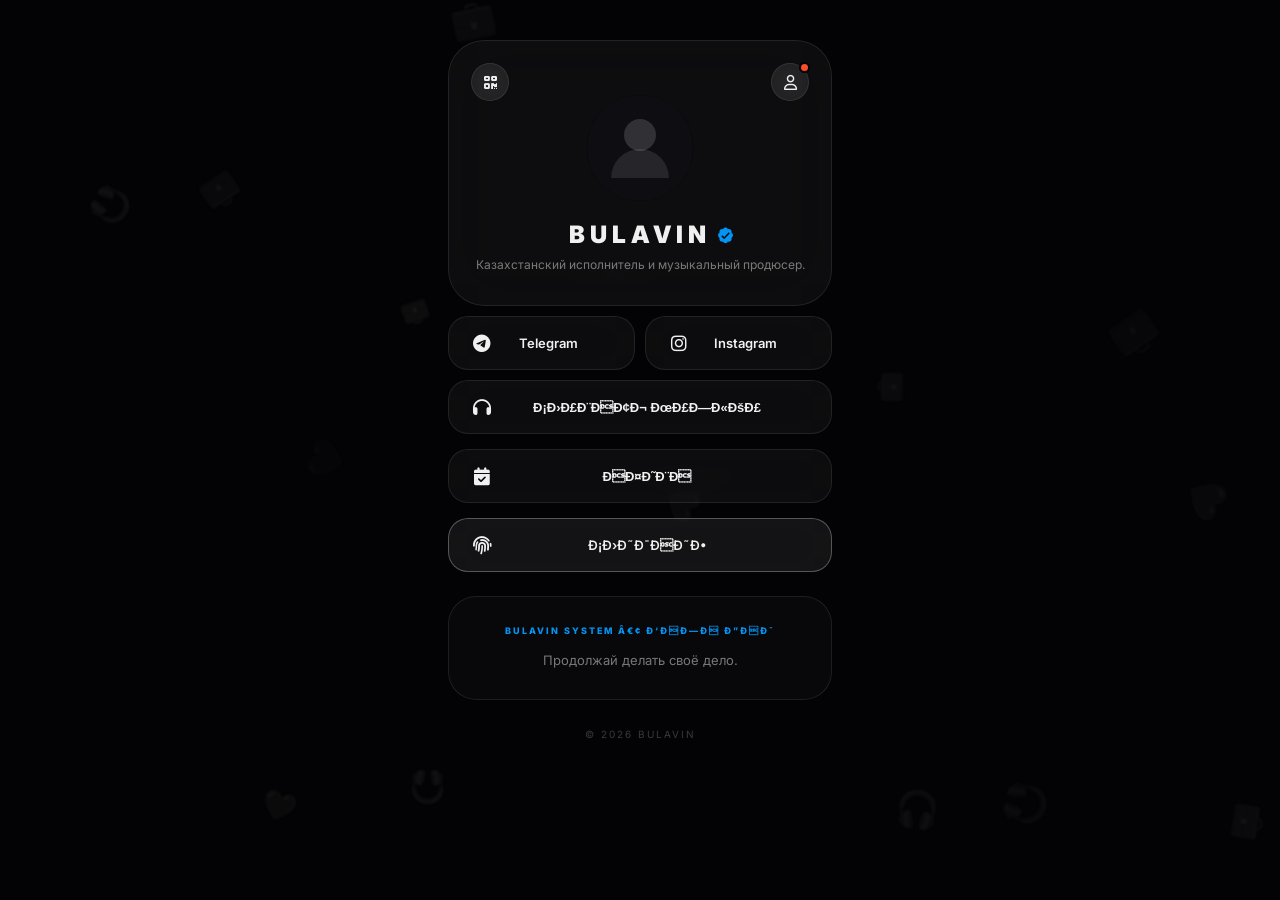
==== commit a08a4ad0: "Update index.html" ====
--- a/index.html
+++ b/index.html
@@ -323,10 +323,6 @@
                             Здесь публикуются ваши фото. Свайпай вверх. Фото автоматически исчезают через 24 часа.
                         </div>
                     </div>
-                    <!-- Загрузить фото -->
-                    <button class="bs-upload-btn" onclick="triggerBSPhotoUpload()" aria-label="Добавить фото">
-                        <i class="fa-solid fa-plus"></i>
-                    </button>
                     <!-- Закрыть -->
                     <button class="bs-close-btn" onclick="closeBSStory()">
                         <i class="fa-solid fa-xmark"></i>
--- a/css/main.css
+++ b/css/main.css
@@ -1153,16 +1153,16 @@
     display: flex;
     align-items: center;
     justify-content: space-between;
-    padding: 0 18px;
-    height: 56px;
-    /* Чуть больше воздуха для шапки */
-    min-height: 56px;
-    background: rgba(40, 40, 45, 0.9);
-    border-bottom: 1px solid rgba(255, 255, 255, 0.08);
-    /* Чуть ярче разделитель */
+    padding: 0 16px;
+    height: 52px;
+    min-height: 52px;
+    background: rgba(255, 255, 255, 0.025);
+    backdrop-filter: blur(20px);
+    -webkit-backdrop-filter: blur(20px);
+    border-bottom: 1px solid rgba(255, 255, 255, 0.07);
     flex-shrink: 0;
     z-index: 10;
-    box-shadow: inset 0 1px 0 rgba(255, 255, 255, 0.08);
+    box-shadow: inset 0 1px 0 rgba(255, 255, 255, 0.05);
 }
 
 .bs-modal-label {
@@ -1540,6 +1540,8 @@
     align-items: center;
     justify-content: center;
     gap: 8px;
+    backdrop-filter: blur(14px);
+    -webkit-backdrop-filter: blur(14px);
     transition: background 0.22s, border-color 0.22s, transform 0.15s;
     touch-action: manipulation;
     -webkit-tap-highlight-color: transparent;
@@ -2032,6 +2034,7 @@
     outline: none;
     height: 62px;
     -webkit-appearance: none;
+    appearance: none;
 }
 
 .bsc-textarea::placeholder {
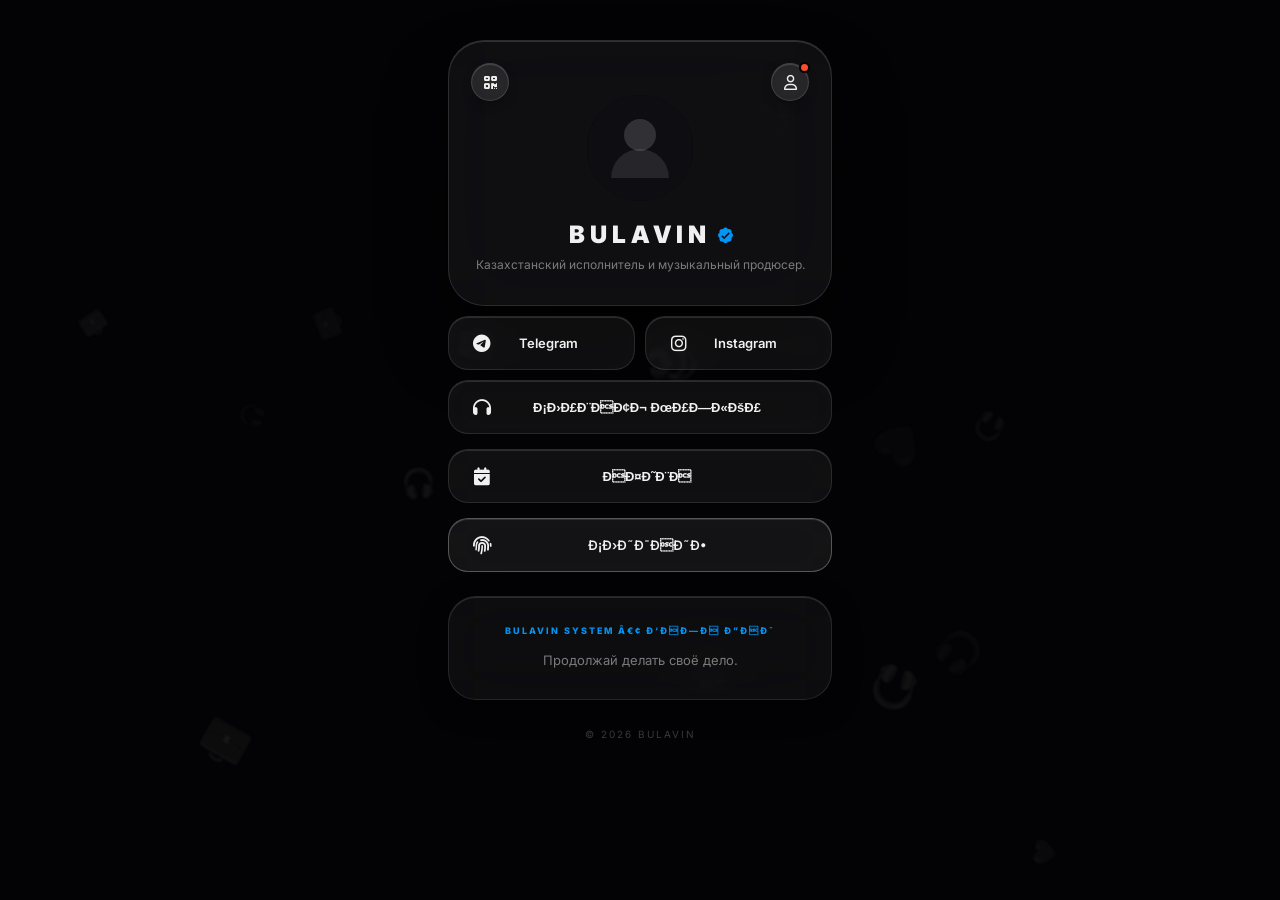
==== commit 093a1a8b: "Update index.html" ====
--- a/index.html
+++ b/index.html
@@ -159,8 +159,6 @@
                 <div class="release-cta-wrap">
                     <span class="release-cta-btn" id="releaseCTA">ПРЕСЕЙВ</span>
                 </div>
-                <div class="release-tap-hint" id="releaseTapHint" style="display:none;"></div>
-                <div class="release-pulse-ring"></div>
             </div>
         </div>
 
--- a/css/shared.css
+++ b/css/shared.css
@@ -7,38 +7,44 @@
 
 :root {
     /* Palette — deeper, premium dark */
-    --bg:            #030305;
-    --bg-card:       rgba(255, 255, 255, 0.032);
-    --glass:         rgba(255, 255, 255, 0.042);
-    --glass-hover:   rgba(255, 255, 255, 0.072);
-    --glass-border:  rgba(255, 255, 255, 0.09);
-    --glass-border-h:rgba(255, 255, 255, 0.22);
-    --glass-blur:    blur(28px);
+    --bg: #030305;
+    --bg-card: rgba(255, 255, 255, 0.032);
+    --glass: rgba(255, 255, 255, 0.042);
+    --glass-hover: rgba(255, 255, 255, 0.072);
+    --glass-border: rgba(255, 255, 255, 0.09);
+    --glass-border-h: rgba(255, 255, 255, 0.22);
+    --glass-blur: blur(28px);
 
     /* Text */
-    --text:          #f0f0f0;
-    --text-dim:      rgba(255, 255, 255, 0.45);
-    --text-dimmer:   rgba(255, 255, 255, 0.22);
+    --text: #f0f0f0;
+    --text-dim: rgba(255, 255, 255, 0.45);
+    --text-dimmer: rgba(255, 255, 255, 0.22);
 
     /* Accents */
-    --blue:          #0095f6;
-    --red:           #ff4b2b;
-    --yandex:        #ffcc00;
-    --vk:            #0077ff;
-    --spotify:       #1ed760;
-    --yt:            #ff0000;
-    --sc:            #ff5500;
+    --blue: #0095f6;
+    --red: #ff4b2b;
+    --yandex: #ffcc00;
+    --vk: #0077ff;
+    --spotify: #1ed760;
+    --yt: #ff0000;
+    --sc: #ff5500;
 
     /* Ring gradient (overridable from admin) */
     --ring-gradient: linear-gradient(45deg, #f09433 0%, #e6683c 25%, #dc2743 50%, #cc2366 75%, #bc1888 100%);
 
     /* Motion */
-    --ease-out:       cubic-bezier(0.23, 1, 0.32, 1);
-    --ease-spring:    cubic-bezier(0.16, 1, 0.3, 1);
+    --ease-out: cubic-bezier(0.23, 1, 0.32, 1);
+    --ease-spring: cubic-bezier(0.16, 1, 0.3, 1);
 }
 
 /* Reset */
-*, *::before, *::after { margin: 0; padding: 0; box-sizing: border-box; }
+*,
+*::before,
+*::after {
+    margin: 0;
+    padding: 0;
+    box-sizing: border-box;
+}
 
 body {
     background: var(--bg);
@@ -52,37 +58,52 @@
 
 /* ── GLASS CARD BASE ───────────────────────────── */
 .glass-card {
-    background:    var(--bg-card);
-    border:        1px solid var(--glass-border);
-    backdrop-filter: var(--glass-blur);
-    -webkit-backdrop-filter: var(--glass-blur);
+    background: rgba(255, 255, 255, 0.055);
+    border: 1px solid rgba(255, 255, 255, 0.13);
+    backdrop-filter: blur(36px) saturate(180%);
+    -webkit-backdrop-filter: blur(36px) saturate(180%);
     border-radius: 28px;
+    box-shadow:
+        0 32px 64px -16px rgba(0, 0, 0, 0.9),
+        0 8px 24px -8px rgba(0, 0, 0, 0.5),
+        inset 0 1px 0 rgba(255, 255, 255, 0.16),
+        inset 0 -1px 0 rgba(0, 0, 0, 0.12);
 }
 
 /* ── MODALS ─────────────────────────────────────── */
 .glass-modal {
     display: none;
-    position: fixed; inset: 0;
-    background: rgba(0, 0, 0, 0.82);
+    position: fixed;
+    inset: 0;
+    background: rgba(0, 0, 0, 0.88);
     z-index: 1000;
     justify-content: center;
     align-items: center;
-    backdrop-filter: blur(20px);
-    -webkit-backdrop-filter: blur(20px);
+    backdrop-filter: blur(28px) saturate(140%);
+    -webkit-backdrop-filter: blur(28px) saturate(140%);
 }
+
 .glass-modal.show {
     display: flex;
-    animation: modalIn 0.32s var(--ease-spring) forwards;
+    animation: modalIn 0.35s var(--ease-spring) forwards;
 }
+
 @keyframes modalIn {
-    from { opacity: 0; transform: scale(0.92); }
-    to   { opacity: 1; transform: scale(1); }
+    from {
+        opacity: 0;
+        transform: scale(0.9) translateY(8px);
+    }
+
+    to {
+        opacity: 1;
+        transform: scale(1) translateY(0);
+    }
 }
 
 /* ── INPUT ──────────────────────────────────────── */
 .input {
     width: 100%;
-    background: rgba(255,255,255,0.055);
+    background: rgba(255, 255, 255, 0.055);
     border: 1px solid var(--glass-border);
     padding: 16px 18px;
     border-radius: 16px;
@@ -92,32 +113,65 @@
     font-family: inherit;
     transition: border-color 0.25s ease, background 0.25s ease;
 }
+
 .input:focus {
-    border-color: rgba(255,255,255,0.28);
-    background: rgba(255,255,255,0.075);
+    border-color: rgba(255, 255, 255, 0.28);
+    background: rgba(255, 255, 255, 0.075);
 }
-.input::placeholder { color: rgba(255,255,255,0.3); }
+
+.input::placeholder {
+    color: rgba(255, 255, 255, 0.3);
+}
 
 /* ── BTN-ACTION ─────────────────────────────────── */
 .btn-action {
     width: 100%;
     padding: 17px;
     border-radius: 16px;
-    border: 1px solid rgba(255,255,255,0.18);
-    background: rgba(255,255,255,0.05);
+    border: 1px solid rgba(255, 255, 255, 0.18);
+    background: rgba(255, 255, 255, 0.05);
     color: var(--text);
     font-weight: 800;
     font-size: 12px;
     letter-spacing: 2px;
     cursor: pointer;
-    transition: background 0.25s ease, color 0.25s ease, transform 0.2s ease, border-color 0.25s ease;
+    transition:
+        background 0.25s ease,
+        color 0.3s ease,
+        transform 0.25s var(--ease-spring),
+        border-color 0.25s ease,
+        box-shadow 0.3s ease;
     text-transform: uppercase;
     font-family: inherit;
+    box-shadow:
+        0 4px 12px -4px rgba(0, 0, 0, 0.4),
+        inset 0 1px 0 rgba(255, 255, 255, 0.12);
 }
-.btn-action:hover { background: #fff; color: #000; border-color: #fff; transform: translateY(-1px); }
-.btn-action:active { transform: scale(0.97); }
+
+.btn-action:hover {
+    background: rgba(255, 255, 255, 0.95);
+    color: #000;
+    border-color: #fff;
+    transform: translateY(-2px);
+    box-shadow:
+        0 12px 28px -6px rgba(0, 0, 0, 0.5),
+        inset 0 1px 0 rgba(255, 255, 255, 0.3);
+}
+
+.btn-action:active {
+    transform: scale(0.97);
+}
 
 /* ── SCROLLBAR ──────────────────────────────────── */
-::-webkit-scrollbar { width: 4px; }
-::-webkit-scrollbar-track { background: transparent; }
-::-webkit-scrollbar-thumb { background: rgba(255,255,255,0.12); border-radius: 4px; }
+::-webkit-scrollbar {
+    width: 4px;
+}
+
+::-webkit-scrollbar-track {
+    background: transparent;
+}
+
+::-webkit-scrollbar-thumb {
+    background: rgba(255, 255, 255, 0.12);
+    border-radius: 4px;
+}
--- a/css/main.css
+++ b/css/main.css
@@ -61,17 +61,23 @@
     width: 38px;
     height: 38px;
     border-radius: 50%;
-    background: rgba(255, 255, 255, 0.07);
-    border: 1px solid var(--glass-border);
+    background: rgba(255, 255, 255, 0.08);
+    border: 1px solid rgba(255, 255, 255, 0.13);
     color: var(--text);
     display: flex;
     justify-content: center;
     align-items: center;
     cursor: pointer;
-    backdrop-filter: blur(12px);
-    -webkit-backdrop-filter: blur(12px);
-    transition: background 0.3s ease, transform 0.2s ease;
+    backdrop-filter: blur(16px) saturate(150%);
+    -webkit-backdrop-filter: blur(16px) saturate(150%);
+    transition:
+        background 0.3s ease,
+        transform 0.25s var(--ease-spring),
+        box-shadow 0.3s ease;
     position: relative;
+    box-shadow:
+        0 4px 12px -4px rgba(0, 0, 0, 0.5),
+        inset 0 1px 0 rgba(255, 255, 255, 0.14);
 }
 
 .nav-btn i {
@@ -79,8 +85,11 @@
 }
 
 .nav-btn:hover {
-    background: rgba(255, 255, 255, 0.13);
-    transform: scale(1.06);
+    background: rgba(255, 255, 255, 0.15);
+    transform: scale(1.1);
+    box-shadow:
+        0 8px 20px -4px rgba(0, 0, 0, 0.6),
+        inset 0 1px 0 rgba(255, 255, 255, 0.2);
 }
 
 .nav-btn:active {
@@ -117,13 +126,19 @@
 /* ── PROFILE CARD ────────────────────────────────── */
 .profile-card {
     position: relative;
-    background: var(--glass);
-    backdrop-filter: blur(32px);
-    -webkit-backdrop-filter: blur(32px);
-    border: 1px solid var(--glass-border);
+    background: rgba(255, 255, 255, 0.05);
+    backdrop-filter: blur(40px) saturate(180%);
+    -webkit-backdrop-filter: blur(40px) saturate(180%);
+    border: 1px solid rgba(255, 255, 255, 0.12);
     border-radius: 36px;
     padding: 52px 20px 32px;
     text-align: center;
+    /* Deep shadow + inner top glare = Apple Liquid Glass */
+    box-shadow:
+        0 40px 80px -20px rgba(0, 0, 0, 0.85),
+        0 8px 32px -8px rgba(0, 0, 0, 0.5),
+        inset 0 1px 0 rgba(255, 255, 255, 0.14),
+        inset 0 -1px 0 rgba(0, 0, 0, 0.12);
 }
 
 /* ── USER BADGE (над аватаркой, если залогинен) ──── */
@@ -336,10 +351,10 @@
 /* ── BTN ─────────────────────────────────────────── */
 .btn {
     position: relative;
-    background: var(--glass);
+    background: rgba(255, 255, 255, 0.055);
     backdrop-filter: blur(20px);
     -webkit-backdrop-filter: blur(20px);
-    border: 1px solid var(--glass-border);
+    border: 1px solid rgba(255, 255, 255, 0.11);
     padding: 17px 20px;
     border-radius: 20px;
     text-decoration: none;
@@ -348,10 +363,15 @@
     font-weight: 600;
     display: flex;
     align-items: center;
-    transition: all 0.28s var(--ease-out);
+    transition:
+        transform 0.3s var(--ease-spring),
+        background 0.25s ease,
+        border-color 0.25s ease;
     cursor: pointer;
     z-index: 10;
     width: 100%;
+    /* Лёгкий внутренний световой блик — не спиллится за границы */
+    box-shadow: inset 0 1px 0 rgba(255, 255, 255, 0.12);
 }
 
 .btn i {
@@ -371,37 +391,83 @@
 
 .btn:hover {
     transform: translateY(-2px);
-    border-color: var(--glass-border-h);
-    background: var(--glass-hover);
+    border-color: rgba(255, 255, 255, 0.22);
+    background: rgba(255, 255, 255, 0.08);
+    box-shadow: inset 0 1px 0 rgba(255, 255, 255, 0.18);
 }
 
 .btn:active {
     transform: scale(0.96);
-}
-
-.btn-yandex:hover {
+    box-shadow: inset 0 1px 0 rgba(255, 255, 255, 0.08);
+}
+
+/* Мышь (десктоп) — drop-shadow через filter */
+@media (hover: hover) {
+    .btn-yandex:hover {
+        color: var(--yandex) !important;
+        filter: drop-shadow(0 0 8px rgba(255, 204, 0, .45));
+    }
+
+    .btn-vk:hover {
+        color: var(--vk) !important;
+        filter: drop-shadow(0 0 8px rgba(0, 119, 255, .45));
+    }
+
+    .btn-spotify:hover {
+        color: var(--spotify) !important;
+        filter: drop-shadow(0 0 8px rgba(30, 215, 96, .45));
+    }
+
+    .btn-yt:hover {
+        color: var(--yt) !important;
+        filter: drop-shadow(0 0 8px rgba(255, 0, 0, .45));
+    }
+
+    .btn-soundcloud:hover {
+        color: var(--sc) !important;
+        filter: drop-shadow(0 0 8px rgba(255, 85, 0, .45));
+    }
+}
+
+/* Тачскрин (телефон) — text-shadow на иконке, не обрезается overflow:hidden */
+.btn-yandex:active {
     color: var(--yandex) !important;
-    filter: drop-shadow(0 0 8px rgba(255, 204, 0, .5));
-}
-
-.btn-vk:hover {
+}
+
+.btn-yandex:active i {
+    text-shadow: 0 0 14px rgba(255, 204, 0, .7);
+}
+
+.btn-vk:active {
     color: var(--vk) !important;
-    filter: drop-shadow(0 0 8px rgba(0, 119, 255, .5));
-}
-
-.btn-spotify:hover {
+}
+
+.btn-vk:active i {
+    text-shadow: 0 0 14px rgba(0, 119, 255, .7);
+}
+
+.btn-spotify:active {
     color: var(--spotify) !important;
-    filter: drop-shadow(0 0 8px rgba(30, 215, 96, .5));
-}
-
-.btn-yt:hover {
+}
+
+.btn-spotify:active i {
+    text-shadow: 0 0 14px rgba(30, 215, 96, .7);
+}
+
+.btn-yt:active {
     color: var(--yt) !important;
-    filter: drop-shadow(0 0 8px rgba(255, 0, 0, .5));
-}
-
-.btn-soundcloud:hover {
+}
+
+.btn-yt:active i {
+    text-shadow: 0 0 14px rgba(255, 0, 0, .7);
+}
+
+.btn-soundcloud:active {
     color: var(--sc) !important;
-    filter: drop-shadow(0 0 8px rgba(255, 85, 0, .5));
+}
+
+.btn-soundcloud:active i {
+    text-shadow: 0 0 14px rgba(255, 85, 0, .7);
 }
 
 .btn-fusion i {
@@ -453,11 +519,16 @@
 
 /* ── AFISHA CARD ─────────────────────────────────── */
 .afisha-card {
-    background: rgba(255, 255, 255, 0.025);
-    border: 1px solid var(--glass-border);
+    background: rgba(255, 255, 255, 0.038);
+    backdrop-filter: blur(24px) saturate(140%);
+    -webkit-backdrop-filter: blur(24px) saturate(140%);
+    border: 1px solid rgba(255, 255, 255, 0.1);
     border-radius: 22px;
     padding: 20px;
     text-align: center;
+    box-shadow:
+        0 8px 32px -8px rgba(0, 0, 0, 0.6),
+        inset 0 1px 0 rgba(255, 255, 255, 0.1);
 }
 
 .organizer-link {
@@ -514,13 +585,229 @@
 
 /* ── PREDICTION ──────────────────────────────────── */
 .prediction-card {
-    background: rgba(255, 255, 255, 0.025);
-    border: 1px solid var(--glass-border);
+    background: rgba(255, 255, 255, 0.042);
+    backdrop-filter: blur(28px) saturate(150%);
+    -webkit-backdrop-filter: blur(28px) saturate(150%);
+    border: 1px solid rgba(255, 255, 255, 0.1);
     border-radius: 28px;
     padding: 28px 22px;
     text-align: center;
     margin-top: 4px;
-}
+    box-shadow:
+        0 8px 32px -8px rgba(0, 0, 0, 0.6),
+        inset 0 1px 0 rgba(255, 255, 255, 0.12);
+}
+
+/* ══════════════════════════════════════════════════
+   RELEASE / PRESAVE BLOCK — Premium Liquid Glass
+   ══════════════════════════════════════════════════ */
+.release-block {
+    cursor: pointer;
+    border-radius: 24px;
+    overflow: hidden;
+    position: relative;
+    transition: transform 0.3s var(--ease-spring);
+    /* Cinematic depth shadow */
+    box-shadow:
+        0 24px 56px -12px rgba(0, 0, 0, 0.85),
+        0 8px 24px -8px rgba(0, 0, 0, 0.5),
+        inset 0 1px 0 rgba(255, 255, 255, 0.1);
+}
+
+.release-block:active {
+    transform: scale(0.97);
+}
+
+@media (hover: hover) {
+    .release-block:hover {
+        transform: translateY(-3px);
+        box-shadow:
+            0 32px 64px -16px rgba(0, 0, 0, 0.9),
+            0 12px 32px -8px rgba(0, 0, 0, 0.6),
+            inset 0 1px 0 rgba(255, 255, 255, 0.14);
+    }
+}
+
+/* ── Cover wrap ── */
+.release-cover-wrap {
+    position: relative;
+    width: 100%;
+    aspect-ratio: 1 / 1;
+    border-radius: 24px;
+    overflow: hidden;
+}
+
+/* ── Cover image ── */
+.release-cover {
+    width: 100%;
+    height: 100%;
+    object-fit: cover;
+    display: block;
+    transition: transform 0.5s var(--ease-out);
+}
+
+@media (hover: hover) {
+    .release-block:hover .release-cover {
+        transform: scale(1.025);
+    }
+}
+
+/* ── Shine overlay + periodic shimmer sweep ── */
+.release-shine {
+    position: absolute;
+    inset: 0;
+    /* Статичный верхний блик */
+    background: linear-gradient(160deg,
+            rgba(255, 255, 255, 0.055) 0%,
+            rgba(255, 255, 255, 0.00) 40%);
+    pointer-events: none;
+    z-index: 2;
+    overflow: hidden;
+}
+
+/* Диагональный свет — пролетает по фото каждые 5с */
+.release-shine::before {
+    content: '';
+    position: absolute;
+    top: -150%;
+    left: -60%;
+    width: 35%;
+    height: 400%;
+    background: linear-gradient(105deg,
+            transparent 15%,
+            rgba(255, 255, 255, 0.11) 50%,
+            transparent 85%);
+    transform: skewX(-12deg);
+    animation: shine-sweep 5s ease-in-out 1s infinite;
+}
+
+@keyframes shine-sweep {
+    0% {
+        left: -60%;
+        opacity: 0;
+    }
+
+    5% {
+        opacity: 1;
+    }
+
+    38% {
+        left: 130%;
+        opacity: 1;
+    }
+
+    45% {
+        left: 130%;
+        opacity: 0;
+    }
+
+    100% {
+        left: 130%;
+        opacity: 0;
+    }
+}
+
+/* ── Bottom gradient — for text legibility ── */
+.release-meta {
+    position: absolute;
+    bottom: 0;
+    left: 0;
+    right: 0;
+    padding: 60px 20px 20px;
+    background: linear-gradient(to top,
+            rgba(0, 0, 0, 0.72) 0%,
+            rgba(0, 0, 0, 0.0) 100%);
+    z-index: 3;
+    display: flex;
+    flex-direction: column;
+    align-items: center;
+    gap: 10px;
+}
+
+/* ── Track title ── */
+.release-title-text {
+    font-size: 15px;
+    font-weight: 900;
+    letter-spacing: 4px;
+    text-transform: uppercase;
+    color: rgba(255, 255, 255, 0.92);
+    text-shadow: 0 2px 12px rgba(0, 0, 0, 0.7);
+    text-align: center;
+}
+
+/* ── CTA wrap (holds the button) ── */
+.release-cta-wrap {
+    position: absolute;
+    bottom: 20px;
+    left: 50%;
+    transform: translateX(-50%);
+    z-index: 4;
+    width: calc(100% - 32px);
+    display: flex;
+    justify-content: center;
+}
+
+/* ── CTA Button (ПРЕСЕЙВ / СЛУШАТЬ) ── 
+   JS sets inline color via: btn.style.color/background/borderColor */
+.release-cta-btn {
+    display: inline-flex;
+    align-items: center;
+    justify-content: center;
+    width: 100%;
+    padding: 14px 24px;
+    border-radius: 16px;
+    /* Base glass — overridden per-status by JS inline styles */
+    background: rgba(0, 0, 0, 0.45);
+    border: 1px solid rgba(255, 255, 255, 0.18);
+    font-size: 11px;
+    font-weight: 900;
+    letter-spacing: 3px;
+    text-transform: uppercase;
+    color: #fff;
+    backdrop-filter: blur(14px);
+    -webkit-backdrop-filter: blur(14px);
+    box-shadow:
+        0 4px 20px -4px rgba(0, 0, 0, 0.6),
+        inset 0 1px 0 rgba(255, 255, 255, 0.14);
+    transition:
+        opacity 0.25s ease,
+        transform 0.2s var(--ease-spring);
+    text-align: center;
+}
+
+/* ══ TAP HINT — Pulse glow (надёжный, кроссбраузерный) ══ */
+
+.release-tap-hint {
+    position: absolute;
+    inset: 0;
+    z-index: 5;
+    pointer-events: none;
+    border-radius: 24px;
+    /* Пульсирующая рамка-свечение вокруг карточки */
+    animation: tap-glow-pulse 2s ease-in-out infinite;
+}
+
+@keyframes tap-glow-pulse {
+
+    0%,
+    100% {
+        box-shadow: 0 0 0 0 rgba(255, 255, 255, 0);
+    }
+
+    50% {
+        box-shadow:
+            0 0 0 3px rgba(255, 255, 255, 0.18),
+            0 0 24px 4px rgba(255, 220, 120, 0.12);
+    }
+}
+
+/* ── Pulse ring hidden ── */
+.release-pulse-ring {
+    display: none;
+}
+
+/* ─────────────────────────────────────────────────── */
+
 
 .prediction-label {
     font-size: 9px;
@@ -588,16 +875,20 @@
 .auth-form-card {
     width: 90%;
     max-width: 340px;
-    background: rgba(255, 255, 255, 0.038);
-    border: 1px solid var(--glass-border);
+    background: rgba(255, 255, 255, 0.052);
+    border: 1px solid rgba(255, 255, 255, 0.13);
     padding: 42px 28px;
     border-radius: 36px;
     display: flex;
     flex-direction: column;
     align-items: center;
-    backdrop-filter: blur(32px);
-    -webkit-backdrop-filter: blur(32px);
-    box-shadow: 0 30px 60px -15px rgba(0, 0, 0, 0.7);
+    backdrop-filter: blur(40px) saturate(180%);
+    -webkit-backdrop-filter: blur(40px) saturate(180%);
+    box-shadow:
+        0 40px 80px -16px rgba(0, 0, 0, 0.9),
+        0 8px 24px -8px rgba(0, 0, 0, 0.5),
+        inset 0 1px 0 rgba(255, 255, 255, 0.18),
+        inset 0 -1px 0 rgba(0, 0, 0, 0.12);
 }
 
 .auth-form-card .input {
@@ -607,8 +898,8 @@
 .choice-btn {
     position: relative;
     width: 100%;
-    background: var(--glass);
-    border: 1px solid var(--glass-border);
+    background: rgba(255, 255, 255, 0.055);
+    border: 1px solid rgba(255, 255, 255, 0.12);
     padding: 17px;
     border-radius: 18px;
     color: var(--text);
@@ -616,12 +907,19 @@
     align-items: center;
     justify-content: center;
     cursor: pointer;
-    transition: all 0.25s ease;
+    transition:
+        background 0.25s ease,
+        transform 0.25s var(--ease-spring),
+        box-shadow 0.3s ease,
+        border-color 0.25s ease;
     font-size: 12px;
     font-weight: 800;
     letter-spacing: 2px;
     text-transform: uppercase;
     font-family: inherit;
+    box-shadow:
+        0 4px 12px -4px rgba(0, 0, 0, 0.4),
+        inset 0 1px 0 rgba(255, 255, 255, 0.12);
 }
 
 .choice-btn i {
@@ -631,9 +929,12 @@
 }
 
 .choice-btn:hover {
-    background: var(--glass-hover);
-    border-color: var(--glass-border-h);
+    background: rgba(255, 255, 255, 0.095);
+    border-color: rgba(255, 255, 255, 0.24);
     transform: translateY(-2px);
+    box-shadow:
+        0 10px 24px -6px rgba(0, 0, 0, 0.6),
+        inset 0 1px 0 rgba(255, 255, 255, 0.18);
 }
 
 .forgot-link {
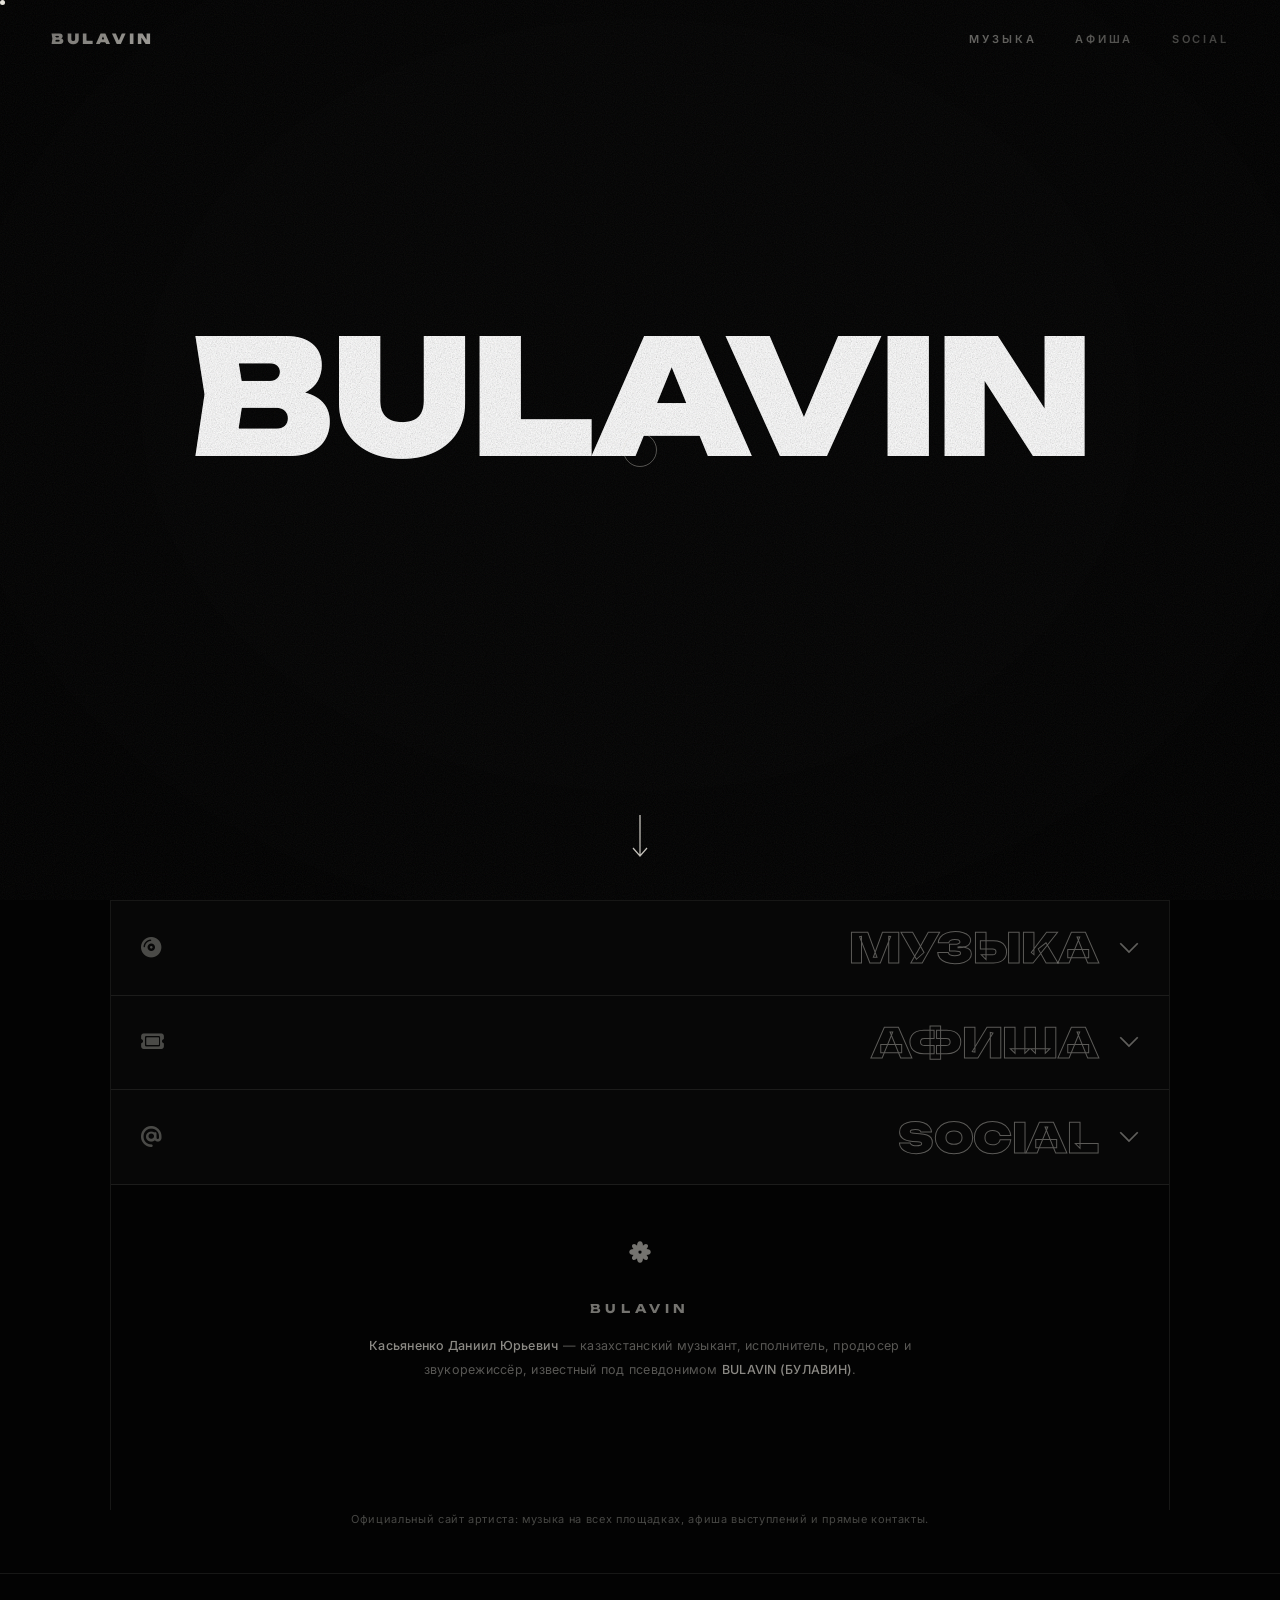
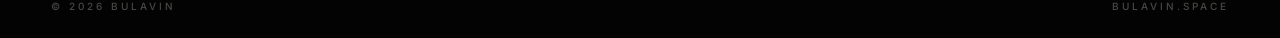
==== commit 42d9e894: "Add files via upload" ====
--- a/index.html
+++ b/index.html
@@ -2,6 +2,8 @@
 <html lang="ru">
 
 <head>
+    <meta charset="UTF-8">
+
     <!-- ══════════════════════════════════════════
          YANDEX METRIKA — НЕ ТРОГАТЬ
     ══════════════════════════════════════════ -->
@@ -18,9 +20,8 @@
         <div><img src="https://mc.yandex.ru/watch/106955637" style="position:absolute;left:-9999px;" alt=""></div>
     </noscript>
 
-    <meta charset="UTF-8">
-    <meta name="viewport"
-        content="width=device-width, initial-scale=1.0, maximum-scale=1.0, user-scalable=no, viewport-fit=cover">
+    <meta name="viewport" content="width=device-width, initial-scale=1.0, viewport-fit=cover">
+    <meta name="theme-color" content="#030303">
 
     <!-- ══════════════════════════════════════════
          SEO — НЕ ТРОГАТЬ
@@ -64,322 +65,163 @@
         "https://music.apple.com/ru/artist/bulavin/1805904899",
         "https://music.youtube.com/channel/UCRyTj6rCcgg385Rg58zo_PA",
         "https://soundcloud.com/bulavin",
-        "https://open.spotify.com/artist/7Efya7yCpL4M7BPdcm6qUq",
-        "https://soundcloud.com/bulavin"
+        "https://open.spotify.com/artist/7Efya7yCpL4M7BPdcm6qUq"
       ]
     }
     </script>
 
+    <link rel="icon" href="/bulavinnewflav.png">
+    <link rel="preconnect" href="https://fonts.googleapis.com">
+    <link rel="preconnect" href="https://fonts.gstatic.com" crossorigin>
+    <link href="https://fonts.googleapis.com/css2?family=Unbounded:wght@500;700;900&family=Inter:wght@400;500;600&family=Cormorant+Garamond:ital,wght@1,500;1,600&display=swap"
+        rel="stylesheet">
+    <link rel="stylesheet" href="https://cdnjs.cloudflare.com/ajax/libs/font-awesome/6.5.1/css/all.min.css">
+
     <script src="https://cdn.jsdelivr.net/npm/@supabase/supabase-js@2"></script>
-    <!-- Cropper.js — для загрузки фото в B.S. STORY -->
-    <link rel="stylesheet" href="https://cdnjs.cloudflare.com/ajax/libs/cropperjs/1.6.2/cropper.min.css">
-    <script src="https://cdnjs.cloudflare.com/ajax/libs/cropperjs/1.6.2/cropper.min.js"></script>
-
-    <link rel="icon" href="https://raw.githubusercontent.com/bulavin-d/site/refs/heads/main/logo.bulavin.space.png">
-    <link rel="stylesheet" href="https://cdnjs.cloudflare.com/ajax/libs/font-awesome/6.0.0/css/all.min.css">
-    <link rel="stylesheet" href="/css/shared.css">
     <link rel="stylesheet" href="/css/main.css">
 </head>
 
 <body>
-
-    <canvas id="global-canvas"></canvas>
-    <div class="dynamic-bg"></div>
-
-    <div class="container">
-
-        <!-- PROFILE CARD -->
-        <div class="profile-card">
-
-            <div class="qr-nav">
-                <button class="nav-btn" onclick="openQR()" aria-label="QR-код">
-                    <i class="fa-solid fa-qrcode"></i>
+    <div class="cur-dot"></div>
+    <div class="cur-ring"></div>
+
+    <div id="stage"></div>
+
+    <nav>
+        <a class="brand" href="#">BULAVIN</a>
+        <div class="nav-links">
+            <a href="#music">Музыка</a>
+            <a href="#afisha">Афиша</a>
+            <a href="#connect">Social</a>
+        </div>
+    </nav>
+
+    <!-- ══ HERO ══ -->
+    <header class="hero">
+        <h1 class="hero-name">BULAVIN</h1>
+        <div class="hero-arrow" aria-hidden="true">
+            <svg viewBox="0 0 18 44" fill="none" xmlns="http://www.w3.org/2000/svg">
+                <path d="M9 0 V40 M2 33 L9 41 L16 33" stroke="#e6e3db" stroke-width="1.2" />
+            </svg>
+        </div>
+    </header>
+
+    <!-- ══ THE RAIL ══ -->
+    <div class="rail">
+
+    <section class="blk" id="music">
+            <!-- release strip — управляется из админки (site_content: release_*) -->
+            <div class="release rv" id="releaseBlock" style="display:none;">
+                <div class="release-cover" id="releaseCover">
+                    <span id="releaseCoverPh">СКОРО</span>
+                    <img id="releaseCoverImg" src="" alt="Обложка релиза BULAVIN" style="display:none;">
+                </div>
+                <div class="release-info">
+                    <span class="rk">новый релиз</span>
+                    <h3 id="releaseTitle">НАЗВАНИЕ ТРЕКА</h3>
+                </div>
+                <a href="#" class="btn-doom" id="releaseCTA" target="_blank" rel="noopener" data-h>Пресейв</a>
+            </div>
+
+            <div class="rv">
+                <button class="ledger-toggle" id="musicToggle" data-h>
+                    <i class="fa-solid fa-compact-disc row-ic"></i>
+                    <span class="row-end">МУЗЫКА
+                        <svg class="tgl-arrow" viewBox="0 0 16 10" fill="none"><path d="M1 1 L8 8 L15 1" stroke="currentColor" stroke-width="1.4"/></svg>
+                    </span>
                 </button>
-            </div>
-            <div class="auth-nav">
-                <!-- Кнопка меняется после авторизации -->
-                <button class="nav-btn has-dot" id="authNavBtn" onclick="onAuthNavClick()" aria-label="Профиль">
-                    <i class="fa-regular fa-user" id="authNavIcon"></i>
+                <div class="accordion" id="musicAcc">
+                    <div class="ledger">
+                        <a id="link-yandex" href="https://music.yandex.kz/artist/24009925" target="_blank" rel="noopener" data-h style="--pc:#FFDB4D;">
+                            <i class="row-ic"><svg viewBox="0 0 24 24" fill="currentColor" style="height:1em;width:auto;display:block;"><path d="M11.8 3.3 L12.7 9.4 L17.2 4.0 L14.2 9.9 L20.6 7.5 L14.6 11.4 L23.1 13.5 L14.6 13.0 L20.7 19.7 L13.5 14.5 L13.9 20.2 L11.7 14.8 L9.9 20.4 L10.4 14.8 L4.5 19.0 L9.4 13.3 L3.7 13.2 L9.3 11.7 L3.2 7.8 L9.7 10.0 L6.9 4.2 L11.2 8.9 Z"/></svg></i><span class="row-end">ЯНДЕКС&nbsp;МУЗЫКА</span></a>
+                        <a id="link-spotify" href="https://open.spotify.com/artist/7Efya7yCpL4M7BPdcm6qUq" target="_blank" rel="noopener" data-h style="--pc:#1DB954;">
+                            <i class="fa-brands fa-spotify row-ic"></i><span class="row-end">SPOTIFY</span></a>
+                        <a id="link-apple" href="https://music.apple.com/ru/artist/bulavin/1805904899" target="_blank" rel="noopener" data-h style="--pc:#FA243C;">
+                            <i class="fa-brands fa-apple row-ic"></i><span class="row-end">APPLE&nbsp;MUSIC</span></a>
+                        <a id="link-vk" href="https://vk.com/artist/bulavin" target="_blank" rel="noopener" data-h style="--pc:#0077FF;">
+                            <i class="fa-brands fa-vk row-ic"></i><span class="row-end">VK&nbsp;MUSIC</span></a>
+                        <a id="link-yt" href="https://music.youtube.com/channel/UCRyTj6rCcgg385Rg58zo_PA" target="_blank" rel="noopener" data-h style="--pc:#FF0000;">
+                            <i class="fa-brands fa-youtube row-ic"></i><span class="row-end">YOUTUBE&nbsp;MUSIC</span></a>
+                        <a id="link-soundcloud" href="https://soundcloud.com/bulavin" target="_blank" rel="noopener" data-h style="--pc:#FF5500;">
+                            <i class="fa-brands fa-soundcloud row-ic"></i><span class="row-end">SOUNDCLOUD</span></a>
+                    </div>
+                </div>
+            </div>
+    </section>
+
+    <!-- ══ AFISHA — concerts from Supabase, silence otherwise ══ -->
+    <section class="blk" id="afisha">
+            <div class="rv">
+                <button class="ledger-toggle" id="afishaToggle" data-h>
+                    <i class="fa-solid fa-ticket row-ic"></i>
+                    <span class="row-end">АФИША
+                        <svg class="tgl-arrow" viewBox="0 0 16 10" fill="none"><path d="M1 1 L8 8 L15 1" stroke="currentColor" stroke-width="1.4"/></svg>
+                    </span>
                 </button>
-            </div>
-
-            <!-- Бейдж юзера над аватаркой (показывается только если залогинен) -->
-            <div class="user-badge" id="userBadge" style="display:none;"></div>
-
-            <!-- Avatar: кольцо скрыто (класс avatar-loading), силуэт-заглушка -->
-            <div class="avatar-link avatar-loading" onclick="handleAvatarClick()" id="avatarLink">
-                <div class="avatar-inner-border">
-                    <!-- Силуэт-заглушка — показывается пока нет аватарки -->
-                    <div class="avatar-silhouette" id="avatarSilhouette">
-                        <div class="silhouette-head"></div>
-                        <div class="silhouette-body"></div>
+                <div class="accordion" id="afishaAcc">
+                    <div class="concerts" id="concertList" style="display:none;"></div>
+                    <div class="afisha-silence" id="afishaSilence">
+                        <div class="afisha-line">пока — <b>тишина.</b></div>
+                        <a id="link-organizer" href="https://t.me/imbulavin" target="_blank" rel="noopener" class="btn-doom" data-h>Я организатор</a>
                     </div>
-                    <!-- EXCLUSIVE overlay -->
-                    <div id="avatarPlaceholder" class="avatar-placeholder" style="display:none;">
-                        <span id="avatarText">EXCLUSIVE</span>
-                        <i id="avatarIcon" class="fa-solid fa-play" style="display:none;"></i>
+                </div>
+            </div>
+    </section>
+
+    <!-- ══ SOCIAL ══ -->
+    <section class="blk" id="connect">
+            <div class="rv">
+                <button class="ledger-toggle" id="socialToggle" data-h>
+                    <i class="fa-solid fa-at row-ic"></i>
+                    <span class="row-end">SOCIAL
+                        <svg class="tgl-arrow" viewBox="0 0 16 10" fill="none"><path d="M1 1 L8 8 L15 1" stroke="currentColor" stroke-width="1.4"/></svg>
+                    </span>
+                </button>
+                <div class="accordion" id="socialAcc">
+                    <div class="ledger" id="socialLedger">
+                        <a id="link-telegram" href="https://t.me/imbulavin" target="_blank" rel="noopener" data-h style="--pc:#2AABEE;">
+                            <i class="fa-brands fa-telegram row-ic"></i><span class="row-end">TELEGRAM</span></a>
+                        <a id="link-instagram" href="https://www.instagram.com/lu4danya" target="_blank" rel="noopener" data-h style="--pc:#E1306C;">
+                            <i class="fa-brands fa-instagram row-ic"></i><span class="row-end">INSTAGRAM</span></a>
                     </div>
-                    <!-- Реальное фото (скрыто до загрузки) -->
-                    <img class="avatar" id="mainAvatarImage" alt="BULAVIN" style="opacity:0;">
-                </div>
-            </div>
-
-            <div class="name-wrapper">
-                <div class="name-inner">
-                    <h1>BULAVIN</h1>
-                    <svg class="verify-icon" viewBox="0 0 24 24" aria-hidden="true">
-                        <path
-                            d="M22.5 12.5c0-1.58-.875-2.95-2.148-3.6c.154-.435.238-.905.238-1.4c0-2.21-1.71-3.998-3.818-3.998c-.47 0-.92.084-1.336.25C14.818 2.415 13.51 1.5 12 1.5s-2.816.917-3.437 2.25c-.415-.165-.866-.25-1.336-.25c-2.11 0-3.818 1.79-3.818 4c0 .494.083.964.237 1.4c-1.272.65-2.147 2.02-2.147 3.6c0 1.58.875 2.95 2.147 3.6c-.154.435-.237.905-.237 1.4c0 2.21 1.71 4 3.818 4c.47 0 .92-.084 1.335-.25c.62 1.334 1.926 2.25 3.437 2.25s2.817-.916 3.437-2.25c.415.165.865.25 1.336.25c2.11 0 3.818-1.79 3.818-4c0-.495-.084-.965-.238-1.4c1.273-.65 2.148-2.02 2.148-3.6zm-12.42 5.393l-4.104-4.103l1.591-1.592l2.513 2.513l6.45-6.45l1.59 1.592l-8.04 8.04z" />
-                    </svg>
-                </div>
-            </div>
-
-            <!-- Bio: скелетон до загрузки -->
-            <p class="bio skeleton-text" id="bioEl">&nbsp;</p>
-        </div>
-
-        <!-- SOCIAL GRID -->
-        <div class="grid">
-            <a id="link-telegram" href="https://t.me/imbulavin" target="_blank" rel="noopener" class="btn">
-                <i class="fa-brands fa-telegram"></i><span>Telegram</span>
-            </a>
-            <a id="link-instagram" href="https://www.instagram.com/lu4danya" target="_blank" rel="noopener" class="btn">
-                <i class="fa-brands fa-instagram"></i><span>Instagram</span>
-            </a>
-        </div>
-
-        <!-- RELEASE BLOCK (управляется из admin → Релизы) -->
-        <div class="release-block" id="releaseBlock" style="display:none;" onclick="openRelease()">
-            <div class="release-cover-wrap">
-                <img class="release-cover" id="releaseCover" src="" alt="Release">
-                <div class="release-shine"></div>
-                <div class="release-meta">
-                    <span class="release-title-text" id="releaseTitle"></span>
-                </div>
-                <div class="release-cta-wrap">
-                    <span class="release-cta-btn" id="releaseCTA">ПРЕСЕЙВ</span>
-                </div>
-            </div>
-        </div>
-
-        <!-- MUSIC ACCORDION -->
-        <button class="btn" id="music-btn">
-            <i class="fa-solid fa-headphones"></i><span>СЛУШАТЬ МУЗЫКУ</span>
-        </button>
-        <div class="collapse-wrapper" id="music-wrapper">
-            <div class="collapse-content">
-                <a id="link-yandex" href="#" target="_blank" rel="noopener" class="btn btn-yandex"><i
-                        class="fa-solid fa-compact-disc"></i><span>Yandex Music</span></a>
-                <a id="link-vk" href="#" target="_blank" rel="noopener" class="btn btn-vk"><i
-                        class="fa-brands fa-vk"></i><span>VK Music</span></a>
-                <a id="link-spotify" href="#" target="_blank" rel="noopener" class="btn btn-spotify"><i
-                        class="fa-brands fa-spotify"></i><span>Spotify</span></a>
-                <a id="link-apple" href="#" target="_blank" rel="noopener" class="btn"><i
-                        class="fa-brands fa-apple"></i><span>Apple Music</span></a>
-                <a id="link-yt" href="#" target="_blank" rel="noopener" class="btn btn-yt"><i
-                        class="fa-brands fa-youtube"></i><span>YouTube Music</span></a>
-                <a id="link-soundcloud" href="#" target="_blank" rel="noopener" class="btn btn-soundcloud"><i
-                        class="fa-brands fa-soundcloud"></i><span>SoundCloud</span></a>
-            </div>
-        </div>
-
-        <!-- AFISHA ACCORDION -->
-        <button class="btn" id="afisha-btn">
-            <i class="fa-solid fa-calendar-check"></i><span>АФИША</span>
-        </button>
-        <div class="collapse-wrapper" id="afisha-wrapper">
-            <div class="collapse-content">
-                <div class="afisha-card">
-                    <p id="afisha-text" style="font-size:12px;color:var(--text-dim);text-align:center;">
-                        На данный момент выступлений не запланировано.
-                    </p>
-                    <div id="organizer-wrap" style="text-align:center;">
-                        <a id="link-organizer" href="#" target="_blank" rel="noopener" class="organizer-link">
-                            <i class="fa-solid fa-briefcase"></i> Я организатор
-                        </a>
-                    </div>
-                    <div id="afisha-poster-wrap" style="display:none;position:relative;">
-                        <img class="afisha-poster-img" src="" alt="Афиша"
-                            style="width:100%;border-radius:16px;display:block;">
-                        <div class="poster-badge" style="display:none;">
-                            <i class="fa-solid fa-ticket"></i> КУПИТЬ БИЛЕТЫ
-                        </div>
-                    </div>
-                </div>
-            </div>
-        </div>
-
-        <!-- FUSION -->
-        <a id="link-fusion" href="#" target="_blank" rel="noopener" class="btn btn-fusion"
-            style="border-color:rgba(255,255,255,0.28);background:rgba(255,255,255,0.07);">
-            <i class="fa-solid fa-fingerprint"></i><span>СЛИЯНИЕ</span>
-        </a>
-
-        <!-- ДИНАМИЧЕСКИЕ КНОПКИ ИЗ АДМИНКИ -->
-        <div id="custom-buttons-container"></div>
-
-        <!-- BULAVIN SYSTEM — API БАЗА ДНЯ -->
-        <div class="prediction-card">
-            <div class="prediction-label">BULAVIN SYSTEM • БАЗА ДНЯ</div>
-            <div id="prediction">Подключаюсь...</div>
-        </div>
-
-        <p class="footer" id="footerEl">© 2026 BULAVIN</p>
-    </div>
-
-    <!-- ══════════════════════════════════════════════
-     МОДАЛЬНЫЕ ОКНА
-══════════════════════════════════════════════ -->
-
-    <!-- QR -->
-    <div class="glass-modal" id="qrModal" onclick="closeQR()">
-        <div class="glass-card" style="padding:35px 28px;display:flex;flex-direction:column;align-items:center;"
-            onclick="event.stopPropagation()">
-            <div class="qr-image-wrapper">
-                <img src="/qr-code.png" alt="QR Bulavin Space">
-            </div>
-            <div class="modal-title">BULAVIN.SPACE</div>
-            <div class="modal-subtitle">ОТСКАНИРУЙ, ЧТОБЫ ПОДЕЛИТЬСЯ</div>
-        </div>
-    </div>
-
-    <!-- AUTH CHOICE -->
-    <div class="glass-modal" id="authChoiceModal" onclick="closeAuthChoice()">
-        <div class="glass-card"
-            style="padding:32px 26px;display:flex;flex-direction:column;gap:12px;width:90%;max-width:330px;"
-            onclick="event.stopPropagation()">
-            <div class="auth-choice-header">
-                <div class="auth-choice-badge" id="authChoiceBadge">SYSTEM ACCESS</div>
-                <p class="auth-choice-sub" id="authChoiceSub">BULAVIN INNER CIRCLE</p>
-            </div>
-            <button class="choice-btn" onclick="openAuth(true)">
-                <i class="fa-solid fa-right-to-bracket"></i> ВХОД
-            </button>
-            <button class="choice-btn" onclick="openAuth(false)">
-                <i class="fa-solid fa-user-plus"></i> РЕГИСТРАЦИЯ
-            </button>
-        </div>
-    </div>
-
-    <!-- AUTH FORM -->
-    <div class="glass-modal" id="authModal" onclick="closeAuth()">
-        <div class="auth-form-card" onclick="event.stopPropagation()">
-            <h2 id="authTitle" class="modal-title" style="margin-bottom:36px;">ВХОД</h2>
-            <div id="authInputs" style="width:100%;display:flex;flex-direction:column;gap:0;">
-                <input class="input" type="text" id="authUsername" placeholder="USERNAME"
-                    style="display:none;margin-bottom:12px;">
-                <input class="input" type="email" id="authEmail" placeholder="EMAIL" style="margin-bottom:12px;">
-                <input class="input" type="password" id="authPassword" placeholder="ПАРОЛЬ" style="margin-bottom:12px;">
-                <p id="forgotPasswordLink" class="forgot-link" onclick="resetPasswordTrigger()">Забыли пароль?</p>
-                <div id="rememberMeRow" class="remember-row">
-                    <label class="remember-label">
-                        <input type="checkbox" id="rememberMeCheck" checked>
-                        <span class="remember-checkbox"></span>
-                        <span class="remember-text">Запомнить меня</span>
-                    </label>
-                </div>
-                <button class="btn-action" id="authBtn" onclick="executeAuth()">ПРОДОЛЖИТЬ</button>
-            </div>
-            <div id="authSuccess" style="display:none;text-align:center;width:100%;">
-                <i id="authIcon" class="fa-regular fa-envelope"
-                    style="font-size:38px;color:var(--blue);margin-bottom:18px;display:block;"></i>
-                <p id="authSuccessText" style="font-size:11px;opacity:.9;line-height:1.55;">Проверьте почту.</p>
-                <button class="btn-action" style="margin-top:20px;" onclick="closeAuth()">ПОНЯТНО</button>
-            </div>
-        </div>
-    </div>
-
-    <!-- STORY MODAL — Instagram 9:16 Format (личная сторис) -->
-    <div class="glass-modal story-modal-v2" id="storyModal" onclick="handleStoryClose()">
-        <div class="story-v2-container" onclick="event.stopPropagation()">
-            <div class="story-v2-topbar">
-                <div class="story-v2-timebar-track">
-                    <div class="story-v2-timebar-fill" id="progress-bar"></div>
-                </div>
-                <button class="story-v2-close" onclick="handleStoryClose()" aria-label="Закрыть">
-                    <i class="fa-solid fa-xmark"></i>
-                </button>
-            </div>
-            <video id="storyVideo" playsinline style="display:block;"></video>
-            <img id="storyImage" src="" alt="" style="display:none;">
-            <div class="story-v2-gradient"></div>
-        </div>
-    </div>
-
-    <!-- ══ B.S. STORY MODAL (TikTok-лента на главной) ══ -->
-    <div class="glass-modal bs-modal" id="bsStoryModal" onclick="closeBSStory()">
-        <div class="bs-modal-inner" onclick="event.stopPropagation()">
-
-            <!-- Заголовок -->
-            <div class="bs-modal-header">
-                <span class="bs-modal-label" id="bsModalLabel">B.S. STORY</span>
-                <div style="display:flex;align-items:center;gap:8px;">
-                    <!-- Tooltip "?" -->
-                    <div class="bs-tooltip-wrap">
-                        <button class="bs-tooltip-btn" id="bsTooltipBtn" onclick="toggleBSTooltip()">?</button>
-                        <div class="bs-tooltip-box" id="bsTooltipBox">
-                            Здесь публикуются ваши фото. Свайпай вверх. Фото автоматически исчезают через 24 часа.
-                        </div>
-                    </div>
-                    <!-- Закрыть -->
-                    <button class="bs-close-btn" onclick="closeBSStory()">
-                        <i class="fa-solid fa-xmark"></i>
-                    </button>
-                </div>
-            </div>
-
-            <!-- TikTok-рамка -->
-            <div class="bs-frame" id="bsFrame">
-                <!-- Скелетон -->
-                <div class="gallery-skeleton" id="bsSkeleton">
-                    <div class="skeleton-pulse-icon"></div>
-                </div>
-                <!-- Лента scroll-snap -->
-                <div class="story-reel" id="bsReel"></div>
-                <!-- CSS свайп-подсказка -->
-                <div class="swipe-hint" id="bsSwipeHint">
-                    <div class="swipe-finger"></div>
-                </div>
-                <!-- Световой блик -->
-                <div class="gallery-flare"></div>
-            </div>
-
-            <!-- Инпут загрузки фото (скрыт) -->
-            <input type="file" id="bsPhotoInput" accept="image/*" style="display:none;">
-            <div class="bs-upload-status" id="bsUploadStatus"></div>
-
-        </div>
-    </div>
-
-    <!-- ══ CROPPER MODAL для B.S. STORY ══ -->
-    <div class="bs-cropper-modal" id="bsCropperModal">
-        <!-- Топ-бар: отмена слева, заголовок по центру, публикация справа -->
-        <div class="bsc-topbar">
-            <button class="bsc-cancel-btn" onclick="closeBSCropper()">
-                ОТМЕНА
-            </button>
-            <span class="bsc-title">ФОТО</span>
-            <button class="bsc-publish-btn" onclick="confirmBSCrop()">
-                ДАЛЕЕ <i class="fa-solid fa-arrow-right"></i>
-            </button>
-        </div>
-
-        <!-- Зона кадрирования — максимум пространства -->
-        <div class="bsc-crop-zone">
-            <img id="bsCropperImage" src="" alt="">
-        </div>
-
-        <!-- Нижняя панель: комментарий + статус -->
-        <div class="bsc-bottom">
-            <div class="bsc-comment-wrap">
-                <textarea class="bsc-textarea" id="bsPhotoComment" maxlength="150" oninput="updateBSCommentCounter()"
-                    placeholder="Добавь подпись..."></textarea>
-                <span class="bsc-counter" id="bsCommentCounter">0 / 150</span>
-            </div>
-            <div class="status-line" id="bsCropperStatus"></div>
-        </div>
-    </div>
-
+                </div>
+            </div>
+    </section>
+
+    <!-- ══ BIO — liner notes, crawlable ══ -->
+    <section class="blk" id="bio">
+            <div class="liner rv">
+            <svg class="flower" viewBox="0 0 40 40" fill="none" xmlns="http://www.w3.org/2000/svg">
+                <g fill="#e6e3db">
+                    <ellipse cx="20" cy="9" rx="5.4" ry="8.5" />
+                    <ellipse cx="20" cy="31" rx="5.4" ry="8.5" />
+                    <ellipse cx="9" cy="20" rx="8.5" ry="5.4" />
+                    <ellipse cx="31" cy="20" rx="8.5" ry="5.4" />
+                    <ellipse cx="12.2" cy="12.2" rx="8" ry="4.6" transform="rotate(45 12.2 12.2)" />
+                    <ellipse cx="27.8" cy="27.8" rx="8" ry="4.6" transform="rotate(45 27.8 27.8)" />
+                    <ellipse cx="27.8" cy="12.2" rx="8" ry="4.6" transform="rotate(-45 27.8 12.2)" />
+                    <ellipse cx="12.2" cy="27.8" rx="8" ry="4.6" transform="rotate(-45 12.2 27.8)" />
+                </g>
+            </svg>
+            <h2>BULAVIN</h2>
+            <p><b>Касьяненко Даниил Юрьевич</b> — казахстанский музыкант, исполнитель, продюсер и звукорежиссёр,
+                известный под псевдонимом <b>BULAVIN (БУЛАВИН)</b>.</p>
+            <p id="bioExtra" style="display:none;"></p>
+            </div>
+    </section>
+
+    </div><!-- /rail -->
+
+    <div class="foot-note">Официальный сайт артиста: музыка на всех площадках, афиша выступлений и прямые контакты.</div>
+
+    <footer>
+        <span id="footerText">© 2026 BULAVIN</span>
+        <span>bulavin.space</span>
+    </footer>
+
+    <!-- ══ SCRIPTS ══ -->
+    <script src="https://cdnjs.cloudflare.com/ajax/libs/three.js/r128/three.min.js"></script>
+    <script src="https://cdn.jsdelivr.net/npm/three@0.128.0/examples/js/loaders/GLTFLoader.js"></script>
     <script src="/js/config.js"></script>
     <script src="/js/main.js"></script>
 </body>
--- a/css/main.css
+++ b/css/main.css
@@ -1,2523 +1,540 @@
-/* ================================================
-   BULAVIN SYSTEM — MAIN PAGE STYLES v6
-   ================================================ */
+/* ================================================
+   BULAVIN.SPACE — MAIN SITE STYLES (redesign 2026)
+   admin.css / shared.css / dashboard.css — не трогать
+   ================================================ */
+:root {
+            --bg: #030303;
+            --bone: #e6e3db;
+            --bone-dim: rgba(230, 227, 219, .5);
+            --blood: #a50d1d;
+            --blood-glow: rgba(165, 13, 29, .45);
+            --line: rgba(230, 227, 219, .09);
+        }
+
+        * { margin: 0; padding: 0; box-sizing: border-box; }
+
+        html { scroll-behavior: smooth; -webkit-font-smoothing: antialiased; background: var(--bg); }
+
+        body {
+            font-family: 'Inter', sans-serif;
+            background: var(--bg);
+            color: var(--bone);
+            overflow-x: hidden;
+        }
+
+        ::selection { background: var(--blood); color: #000; }
+
+        /* thin dark scrollbar */
+        ::-webkit-scrollbar { width: 9px; }
+        ::-webkit-scrollbar-track { background: #060606; }
+        ::-webkit-scrollbar-thumb { background: #1d1c1a; border-radius: 4px; border: 2px solid #060606; }
+        ::-webkit-scrollbar-thumb:hover { background: var(--blood); }
+
+        /* keyboard focus */
+        a:focus-visible, button:focus-visible {
+            outline: 1px solid var(--blood);
+            outline-offset: 3px;
+        }
+
+        /* grain + vignette */
+        body::before {
+            content: "";
+            position: fixed; inset: 0; z-index: 98; pointer-events: none;
+            background: radial-gradient(ellipse at 50% 45%, transparent 55%, rgba(0, 0, 0, .75) 100%);
+        }
+
+        body::after {
+            content: "";
+            position: fixed; inset: 0; z-index: 99; pointer-events: none; opacity: .06;
+            background-image: url("data:image/svg+xml,%3Csvg xmlns='http://www.w3.org/2000/svg' width='300' height='300'%3E%3Cfilter id='n'%3E%3CfeTurbulence type='fractalNoise' baseFrequency='0.9' numOctaves='2'/%3E%3C/filter%3E%3Crect width='300' height='300' filter='url(%23n)'/%3E%3C/svg%3E");
+        }
+
+        /* ═══ custom cursor ═══ */
+        @media (pointer: fine) {
+            body { cursor: none; }
+            a, button { cursor: none; }
+
+            .cur-dot, .cur-ring {
+                position: fixed; top: 0; left: 0; z-index: 200;
+                pointer-events: none; border-radius: 50%;
+            }
+
+            .cur-dot { width: 5px; height: 5px; background: var(--bone); }
+
+            .cur-ring {
+                width: 34px; height: 34px;
+                border: 1px solid rgba(230, 227, 219, .35);
+                transition: width .25s, height .25s, border-color .25s;
+            }
+
+            .cur-ring.hot {
+                width: 60px; height: 60px;
+                border-color: var(--blood);
+            }
+        }
+
+        @media (pointer: coarse) { .cur-dot, .cur-ring { display: none; } }
+
+        /* ═══ fixed 3D stage ═══ */
+        #stage {
+            position: fixed; inset: 0; z-index: 0;
+            pointer-events: none;
+        }
+
+        #stage canvas { width: 100% !important; height: 100% !important; }
+
+        /* ═══ nav ═══ */
+        nav {
+            position: fixed; top: 0; left: 0; right: 0; z-index: 60;
+            display: flex; justify-content: space-between; align-items: center;
+            padding: clamp(18px, 2.6vw, 30px) clamp(20px, 4vw, 60px);
+            transition: background .4s ease, backdrop-filter .4s ease, padding .4s ease;
+        }
+
+        /* after the hero: nav gets a dark glass plate so it reads over content */
+        nav.scrolled {
+            background: rgba(3, 3, 3, .72);
+            backdrop-filter: blur(10px);
+            -webkit-backdrop-filter: blur(10px);
+            padding-top: clamp(12px, 1.6vw, 18px);
+            padding-bottom: clamp(12px, 1.6vw, 18px);
+            border-bottom: 1px solid var(--line);
+        }
+
+        nav .brand {
+            font-family: 'Unbounded', sans-serif;
+            font-weight: 900; font-size: 14px; letter-spacing: .22em;
+            color: var(--bone); text-decoration: none;
+        }
+
+        .nav-links { display: flex; gap: clamp(20px, 3vw, 44px); }
+
+        .nav-links a {
+            color: var(--bone-dim); text-decoration: none;
+            font-size: 11px; font-weight: 600;
+            letter-spacing: .26em; text-transform: uppercase;
+            transition: color .3s, text-shadow .3s;
+        }
+
+        .nav-links a:hover { color: var(--bone); text-shadow: 0 0 18px var(--blood-glow); }
+
+        /* ═══ hero ═══ */
+        .hero {
+            position: relative; z-index: 1;
+            height: 100svh; min-height: 560px;
+            display: flex; flex-direction: column;
+            align-items: center; justify-content: center;
+        }
+
+        .hero-name {
+            font-family: 'Unbounded', sans-serif;
+            font-weight: 900;
+            font-size: clamp(54px, 12.5vw, 200px);
+            line-height: 1;
+            letter-spacing: -.02em;
+            margin-top: -12vh;
+            user-select: none;
+            /* film grain lives INSIDE the letters: noise layer clipped to the glyphs */
+            color: transparent;
+            background-image:
+                url("data:image/svg+xml,%3Csvg xmlns='http://www.w3.org/2000/svg' width='260' height='260'%3E%3Cfilter id='n'%3E%3CfeTurbulence type='fractalNoise' baseFrequency='0.8' numOctaves='3'/%3E%3CfeColorMatrix type='saturate' values='0'/%3E%3C/filter%3E%3Crect width='260' height='260' filter='url(%23n)' opacity='0.5'/%3E%3C/svg%3E"),
+                linear-gradient(#fff, #fff);
+            background-size: 260px 260px, 100% 100%;
+            -webkit-background-clip: text;
+            background-clip: text;
+            mix-blend-mode: difference; /* letters invert over the white skull — always readable */
+            animation: heroIn 1.6s cubic-bezier(.2, .7, .2, 1) both, grainJump .7s steps(1) infinite;
+        }
+
+        @keyframes grainJump {
+            0% { background-position: 0 0, 0 0; }
+            25% { background-position: -74px 38px, 0 0; }
+            50% { background-position: 41px -85px, 0 0; }
+            75% { background-position: -12px 61px, 0 0; }
+            100% { background-position: 0 0, 0 0; }
+        }
+
+        @keyframes heroIn {
+            0% { opacity: 0; transform: translateY(26px); filter: blur(14px); letter-spacing: .08em; }
+            100% { opacity: 1; transform: none; filter: blur(0); letter-spacing: -.02em; }
+        }
+
+        /* entrance lives on the svg, pulse on the wrapper — no opacity conflict */
+        .hero-arrow svg { animation: arrowIn 1s ease 1.4s both; }
+
+        @keyframes arrowIn {
+            from { opacity: 0; }
+            to { opacity: 1; }
+        }
+
+        .hero-arrow {
+            position: absolute; bottom: clamp(26px, 4.6vh, 50px); left: 50%;
+            transform: translateX(-50%);
+            width: 18px; height: 44px;
+            animation: dip 2.6s ease-in-out infinite;
+        }
+
+        .hero-arrow svg { width: 100%; height: 100%; }
+
+        @keyframes dip {
+            0%, 100% { transform: translate(-50%, 0); opacity: .4; }
+            50% { transform: translate(-50%, 9px); opacity: .9; }
+        }
+
+        /* ═══ the rail — one continuous framed column, everything lives inside ═══ */
+        .rail {
+            position: relative; z-index: 1;
+            max-width: 1060px;
+            margin: 0 auto;
+            border-left: 1px solid var(--line);
+            border-right: 1px solid var(--line);
+            border-top: 1px solid var(--line);
+        }
+
+        /* rows glue together — one line between neighbours, no phantom cells */
+        .blk { padding: 0; }
+
+        .rv { opacity: 0; transform: translateY(30px); transition: opacity 1s ease, transform 1s cubic-bezier(.2, .7, .2, 1); }
+        .rv.vis { opacity: 1; transform: none; }
+
+        /* ═══ release strip ═══ */
+        .release {
+            display: grid;
+            grid-template-columns: clamp(110px, 13vw, 170px) 1fr auto;
+            align-items: center;
+            gap: clamp(20px, 3vw, 46px);
+            border-bottom: 1px solid var(--line);
+            padding: clamp(20px, 2.6vw, 34px) clamp(16px, 2.6vw, 30px);
+            position: relative;
+        }
+
+        .release::before {
+            content: "";
+            position: absolute; left: 0; top: 0; bottom: -1px;
+            width: 2px;
+            background: linear-gradient(var(--blood), transparent);
+        }
+
+        .release-cover {
+            aspect-ratio: 1;
+            background: #0a0a0a;
+            border: 1px solid rgba(165, 13, 29, .35);
+            box-shadow: 0 0 44px rgba(165, 13, 29, .18), inset 0 0 40px rgba(0, 0, 0, .8);
+            display: flex; align-items: center; justify-content: center;
+            font-family: 'Unbounded', sans-serif;
+            font-size: 9px; letter-spacing: .45em;
+            color: rgba(230, 227, 219, .25);
+            transition: box-shadow .5s, border-color .5s;
+        }
+
+        .release:hover .release-cover {
+            box-shadow: 0 0 80px rgba(165, 13, 29, .38), inset 0 0 40px rgba(0, 0, 0, .8);
+            border-color: rgba(165, 13, 29, .7);
+        }
+
+        .release-info { text-align: left; }
+
+        .release-info .rk {
+            font-family: 'Cormorant Garamond', serif;
+            font-style: italic; font-size: clamp(14px, 1.4vw, 18px);
+            color: var(--bone-dim);
+            margin-bottom: 8px; display: block;
+        }
+
+        .release-info h3 {
+            font-family: 'Unbounded', sans-serif;
+            font-weight: 700;
+            font-size: clamp(17px, 2.4vw, 34px);
+            letter-spacing: -.01em;
+        }
+
+        /* ═══ doom button ═══ */
+        .btn-doom {
+            position: relative; z-index: 0;
+            display: inline-flex; align-items: center; gap: 14px;
+            font-family: 'Inter', sans-serif;
+            font-size: 11px; font-weight: 600;
+            letter-spacing: .34em; text-transform: uppercase;
+            color: var(--bone);
+            text-decoration: none;
+            border: 1px solid rgba(165, 13, 29, .55);
+            padding: 17px 38px;
+            clip-path: polygon(14px 0, 100% 0, 100% calc(100% - 14px), calc(100% - 14px) 100%, 0 100%, 0 14px);
+            background: rgba(165, 13, 29, .06);
+            transition: color .35s, box-shadow .35s;
+            white-space: nowrap;
+        }
+
+        /* liquid blood fill — animated gradient revealed on hover */
+        .btn-doom::before {
+            content: "";
+            position: absolute; inset: 0; z-index: -1;
+            background: linear-gradient(115deg,
+                #2b0208 0%, #a50d1d 22%, #ff0033 42%, #4a000f 60%, #ff1a3c 80%, #2b0208 100%);
+            background-size: 320% 320%;
+            opacity: 0;
+            transition: opacity .4s ease;
+            animation: liqflow 5s ease-in-out infinite;
+        }
+
+        @keyframes liqflow {
+            0% { background-position: 0% 30%; }
+            50% { background-position: 100% 70%; }
+            100% { background-position: 0% 30%; }
+        }
+
+        .btn-doom:hover {
+            color: #fff;
+            box-shadow: 0 0 50px var(--blood-glow);
+            animation: flick .35s steps(2) 1;
+        }
+
+        .btn-doom:hover::before { opacity: 1; }
+
+        @keyframes flick {
+            0% { opacity: .4; }
+            50% { opacity: 1; }
+            75% { opacity: .6; }
+            100% { opacity: 1; }
+        }
+
+        /* ═══ rows: icon anchored left, giant word anchored right — one axis ═══ */
+        .ledger a,
+        .ledger-toggle {
+            display: flex; align-items: center; justify-content: space-between;
+            width: 100%;
+            background: none; border: none;
+            border-bottom: 1px solid var(--line);
+            padding: clamp(14px, 1.9vw, 26px) clamp(16px, 2.6vw, 30px);
+            text-decoration: none;
+            font-family: 'Unbounded', sans-serif;
+            font-weight: 900;
+            font-size: clamp(21px, 3.2vw, 46px);
+            line-height: 1.1;
+            white-space: nowrap;
+            letter-spacing: -.01em;
+            color: transparent;
+            -webkit-text-stroke: 1px rgba(230, 227, 219, .38);
+            transition: color .35s, -webkit-text-stroke-color .35s, text-shadow .35s, background .35s;
+            user-select: none;
+        }
+
+        .row-ic {
+            font-size: clamp(15px, 1.6vw, 22px);
+            color: rgba(230, 227, 219, .3);
+            -webkit-text-stroke: 0;
+            width: clamp(22px, 2.4vw, 32px);
+            text-align: left;
+            flex-shrink: 0;
+            transition: color .35s, text-shadow .35s;
+        }
+
+        .row-end {
+            display: inline-flex; align-items: center;
+            gap: clamp(12px, 1.6vw, 22px);
+        }
+
+        /* --pc = platform brand colour; doors fall back to blood */
+        .ledger a:hover,
+        .ledger-toggle:hover {
+            color: var(--pc, var(--blood));
+            -webkit-text-stroke-color: transparent;
+            text-shadow: 0 0 60px color-mix(in srgb, var(--pc, var(--blood)) 50%, transparent);
+            background: color-mix(in srgb, var(--pc, var(--blood)) 5%, transparent);
+        }
+
+        .ledger a:hover .row-ic,
+        .ledger-toggle:hover .row-ic {
+            color: var(--pc, var(--blood));
+            text-shadow: 0 0 24px color-mix(in srgb, var(--pc, var(--blood)) 55%, transparent);
+        }
+
+        /* doors read as headers: subtle plate + full weight */
+        .ledger-toggle { background: rgba(230, 227, 219, .018); }
+
+        /* drawer content speaks in the SECOND voice: fine tracked caps, like vinyl credits */
+        .ledger a {
+            font-family: 'Inter', sans-serif;
+            font-weight: 600;
+            font-size: clamp(12px, 1.15vw, 15px);
+            letter-spacing: .34em;
+            text-transform: uppercase;
+            color: rgba(230, 227, 219, .55);
+            -webkit-text-stroke: 0;
+            padding: clamp(14px, 1.7vw, 21px) clamp(16px, 2.6vw, 30px);
+        }
+
+        .ledger .row-ic { font-size: clamp(12px, 1.3vw, 17px); }
+
+        .ledger { padding-bottom: clamp(10px, 1.4vw, 18px); }
+
+        .tgl-arrow {
+            width: clamp(13px, 1.6vw, 20px);
+            color: rgba(230, 227, 219, .4);
+            transition: transform .45s cubic-bezier(.2, .7, .2, 1), color .35s;
+            flex-shrink: 0;
+        }
+
+        .ledger-toggle:hover .tgl-arrow { color: var(--blood); }
+
+        .ledger-toggle.open .tgl-arrow { transform: rotate(180deg); color: var(--blood); }
+
+        .accordion {
+            overflow: hidden;
+            max-height: 0;
+            opacity: 0;
+            transition: max-height .7s cubic-bezier(.2, .7, .2, 1), opacity .5s ease;
+        }
+
+        .accordion.open {
+            opacity: 1;
+            border-bottom: 1px solid var(--line);
+        }
+
+        /* the accordion's own bottom line closes the card */
+        .accordion .ledger a:last-child { border-bottom: none; }
+
+        /* ═══ afisha: concert rows — same axis as everything else:
+               left = number + tickets chip, right = city, whole row is the link ═══ */
+        .concerts { padding-bottom: clamp(10px, 1.4vw, 18px); }
+
+        .concert {
+            display: grid;
+            grid-template-columns: clamp(30px, 3.4vw, 46px) 1fr auto;
+            align-items: center;
+            gap: clamp(12px, 2vw, 26px);
+            padding: clamp(14px, 1.8vw, 22px) clamp(16px, 2.6vw, 30px);
+            border-bottom: 1px solid var(--line);
+        }
+
+        .concerts .concert:last-child { border-bottom: none; }
+
+        .concert .cn {
+            font-family: 'Unbounded', sans-serif;
+            font-weight: 700; font-size: 10px;
+            color: var(--blood);
+            letter-spacing: .18em;
+        }
+
+        .concert .city {
+            font-family: 'Unbounded', sans-serif;
+            font-weight: 700;
+            font-size: clamp(17px, 2.2vw, 32px);
+            letter-spacing: -.01em;
+            line-height: 1.1;
+            color: var(--bone);
+        }
+
+        .concert .cmeta {
+            font-size: 12px;
+            color: var(--bone-dim);
+            margin-top: 5px;
+            letter-spacing: .05em;
+        }
+
+        .concert .cmeta b { color: var(--bone); font-weight: 500; }
+
+        .btn-doom.sm {
+            padding: 12px 22px;
+            font-size: 10px;
+            letter-spacing: .26em;
+            gap: 8px;
+        }
+
+        .afisha-silence {
+            text-align: center;
+            padding: clamp(36px, 5vw, 60px) 0 clamp(40px, 5.6vw, 66px);
+        }
+
+        .afisha-line {
+            font-family: 'Cormorant Garamond', serif;
+            font-style: italic; font-weight: 500;
+            font-size: clamp(24px, 3.4vw, 44px);
+            color: var(--bone-dim);
+            margin-bottom: 44px;
+        }
+
+        .afisha-line b { color: var(--bone); font-weight: 600; }
+
+        /* ═══ bio — liner notes (SEO) ═══ */
+        .rail { padding-bottom: clamp(70px, 10vw, 130px); }
+
+        .liner {
+            max-width: 640px;
+            margin: 0 auto;
+            text-align: center;
+            padding: clamp(32px, 4.6vw, 56px) clamp(20px, 3vw, 40px) 0;
+        }
+
+        .liner .flower { width: 22px; margin: 0 auto clamp(22px, 3vw, 34px); opacity: .5; }
+
+        .liner h2 {
+            font-family: 'Unbounded', sans-serif;
+            font-weight: 700; font-size: 12px;
+            letter-spacing: .4em; text-transform: uppercase;
+            color: var(--bone-dim);
+            margin-bottom: 18px;
+        }
+
+        .liner p {
+            font-size: 12.5px; line-height: 1.9;
+            color: rgba(230, 227, 219, .38);
+            letter-spacing: .02em;
+        }
+
+        .liner p b { color: rgba(230, 227, 219, .6); font-weight: 500; }
+
+        .foot-note {
+            position: relative; z-index: 1;
+            text-align: center;
+            font-size: 11px; line-height: 1.8;
+            letter-spacing: .06em;
+            color: rgba(230, 227, 219, .3);
+            padding: 0 clamp(20px, 4vw, 60px) clamp(26px, 3.6vw, 44px);
+        }
+
+        footer {
+            position: relative; z-index: 1;
+            display: flex; justify-content: space-between; align-items: center;
+            flex-wrap: wrap; gap: 12px;
+            padding: 26px clamp(20px, 4vw, 60px);
+            border-top: 1px solid var(--line);
+            font-size: 10px; font-weight: 500;
+            letter-spacing: .3em; text-transform: uppercase;
+            color: rgba(230, 227, 219, .3);
+        }
+
+        /* ═══ mobile ═══ */
+        @media (max-width: 720px) {
+            .hero-name { font-size: 15.5vw; margin-top: -16vh; }
+            .rail { margin: 0 12px; }
+            nav .brand { font-size: 12px; }
+            nav .nav-links { gap: 16px; }
+            nav .nav-links a { font-size: 10px; letter-spacing: .18em; }
+
+            .release { grid-template-columns: clamp(90px, 24vw, 120px) 1fr; }
+            .release .btn-doom { grid-column: 1 / -1; justify-content: center; }
+
+            .ledger-toggle { font-size: 6.4vw; padding: 14px; }
+
+            .concert { grid-template-columns: 1fr auto; gap: 10px; padding: 13px 14px; }
+            .concert .cn { display: none; }
+            .concert .city { font-size: 5.2vw; }
+            .concert .cmeta { font-size: 10px; }
+            .btn-doom.sm { padding: 10px 16px; font-size: 9px; }
+
+            .ledger a { font-size: 11px; letter-spacing: .28em; padding: 13px 14px; }
+            .row-ic { font-size: 13px; width: 20px; }
+            .ledger .row-ic { font-size: 11px; }
+            .row-end { gap: 9px; }
+            .tgl-arrow { width: 11px; }
+        }
 
-/* ── LAYOUT ─────────────────────────────────────── */
-body {
-    display: flex;
-    justify-content: center;
+/* ═══ release cover image (задаётся из админки) ═══ */
+.release-cover { position: relative; overflow: hidden; }
+
+.release-cover img {
+    position: absolute; inset: 0;
+    width: 100%; height: 100%;
+    object-fit: cover;
 }
-
-.container {
-    width: 100%;
-    max-width: 420px;
-    padding: 40px 18px 60px;
-    display: flex;
-    flex-direction: column;
-    gap: 10px;
-    z-index: 5;
-    position: relative;
-}
-
-/* ── BACKGROUND ──────────────────────────────────── */
-#global-canvas {
-    position: fixed;
-    top: 0;
-    left: 0;
-    width: 100%;
-    height: 100%;
-    z-index: -1;
-    filter: grayscale(1) brightness(0.55) blur(1px);
-    pointer-events: none;
-}
-
-.dynamic-bg {
-    position: fixed;
-    inset: 0;
-    background: url('https://avatars.yandex.net/get-music-content/16464214/8bceb93a.p.24009925/m1000x1000') no-repeat center center;
-    background-size: cover;
-    filter: blur(90px) brightness(0.14) saturate(0.6);
-    transform: scale(1.15);
-    z-index: -2;
-    transition: background-image 0.8s ease;
-}
-
-/* ── NAV BUTTONS (QR / USER) ─────────────────────── */
-.auth-nav {
-    position: absolute;
-    top: 22px;
-    right: 22px;
-    z-index: 25;
-}
-
-.qr-nav {
-    position: absolute;
-    top: 22px;
-    left: 22px;
-    z-index: 25;
-}
-
-.nav-btn {
-    width: 38px;
-    height: 38px;
-    border-radius: 50%;
-    background: rgba(255, 255, 255, 0.08);
-    border: 1px solid rgba(255, 255, 255, 0.13);
-    color: var(--text);
-    display: flex;
-    justify-content: center;
-    align-items: center;
-    cursor: pointer;
-    backdrop-filter: blur(16px) saturate(150%);
-    -webkit-backdrop-filter: blur(16px) saturate(150%);
-    transition:
-        background 0.3s ease,
-        transform 0.25s var(--ease-spring),
-        box-shadow 0.3s ease;
-    position: relative;
-    box-shadow:
-        0 4px 12px -4px rgba(0, 0, 0, 0.5),
-        inset 0 1px 0 rgba(255, 255, 255, 0.14);
-}
-
-.nav-btn i {
-    font-size: 15px;
-}
-
-.nav-btn:hover {
-    background: rgba(255, 255, 255, 0.15);
-    transform: scale(1.1);
-    box-shadow:
-        0 8px 20px -4px rgba(0, 0, 0, 0.6),
-        inset 0 1px 0 rgba(255, 255, 255, 0.2);
-}
-
-.nav-btn:active {
-    transform: scale(0.93);
-}
-
-.nav-btn.has-dot::after {
-    content: '';
-    position: absolute;
-    top: -2px;
-    right: -2px;
-    width: 11px;
-    height: 11px;
-    background: var(--red);
-    border-radius: 50%;
-    border: 2px solid var(--bg);
-    animation: pulse-dot 2.2s infinite;
-}
-
-@keyframes pulse-dot {
-    0% {
-        box-shadow: 0 0 0 0 rgba(255, 75, 43, 0.7);
-    }
-
-    70% {
-        box-shadow: 0 0 0 6px rgba(255, 75, 43, 0);
-    }
-
-    100% {
-        box-shadow: 0 0 0 0 rgba(255, 75, 43, 0);
-    }
-}
-
-/* ── PROFILE CARD ────────────────────────────────── */
-.profile-card {
-    position: relative;
-    background: rgba(255, 255, 255, 0.05);
-    backdrop-filter: blur(40px) saturate(180%);
-    -webkit-backdrop-filter: blur(40px) saturate(180%);
-    border: 1px solid rgba(255, 255, 255, 0.12);
-    border-radius: 36px;
-    padding: 52px 20px 32px;
-    text-align: center;
-    /* Deep shadow + inner top glare = Apple Liquid Glass */
-    box-shadow:
-        0 40px 80px -20px rgba(0, 0, 0, 0.85),
-        0 8px 32px -8px rgba(0, 0, 0, 0.5),
-        inset 0 1px 0 rgba(255, 255, 255, 0.14),
-        inset 0 -1px 0 rgba(0, 0, 0, 0.12);
-}
-
-/* ── USER BADGE (над аватаркой, если залогинен) ──── */
-.user-badge {
-    position: absolute;
-    top: 15px;
-    left: 50%;
-    transform: translateX(-50%);
-    font-size: 9px;
-    font-weight: 800;
-    letter-spacing: 2px;
-    text-transform: uppercase;
-    color: rgba(255, 255, 255, 0.45);
-    background: rgba(255, 255, 255, 0.07);
-    border: 1px solid rgba(255, 255, 255, 0.1);
-    border-radius: 20px;
-    padding: 4px 12px;
-    backdrop-filter: blur(8px);
-    z-index: 10;
-    cursor: pointer;
-    transition: all 0.3s ease;
-    animation: fadeInUp 0.4s ease;
-}
-
-.user-badge:hover {
-    background: rgba(255, 255, 255, 0.12);
-    border-color: rgba(255, 255, 255, 0.2);
-    color: rgba(255, 255, 255, 0.65);
-    transform: translateX(-50%) scale(1.05);
-}
-
-@keyframes fadeInUp {
-    from {
-        opacity: 0;
-        transform: translate(-50%, 6px);
-    }
-
-    to {
-        opacity: 1;
-        transform: translate(-50%, 0);
-    }
-}
-
-/* ── AVATAR ──────────────────────────────────────── */
-.avatar-link {
-    display: block;
-    width: 110px;
-    height: 110px;
-    margin: 0 auto 20px;
-    position: relative;
-    z-index: 5;
-    transition: transform 0.3s ease;
-    cursor: pointer;
-}
-
-.avatar-link:hover {
-    transform: scale(1.05);
-}
-
-.avatar-link::before {
-    content: '';
-    position: absolute;
-    inset: -2px;
-    background: var(--ring-gradient);
-    border-radius: 50%;
-    animation: rotate-gradient 4s linear infinite;
-    z-index: -1;
-}
-
-@keyframes rotate-gradient {
-    from {
-        transform: rotate(0deg);
-    }
-
-    to {
-        transform: rotate(360deg);
-    }
-}
-
-.avatar-inner-border {
-    position: absolute;
-    inset: 2px;
-    background: #05050a;
-    border-radius: 50%;
-    display: flex;
-    align-items: center;
-    justify-content: center;
-    overflow: hidden;
-}
-
-.avatar {
-    width: 100%;
-    height: 100%;
-    border-radius: 50%;
-    object-fit: cover;
-    transition: filter 0.8s ease, opacity 0.8s ease;
-    filter: blur(4px) brightness(0.35);
-}
-
-.avatar.clear {
-    filter: blur(0px) brightness(1);
-}
-
-.avatar-placeholder {
-    position: absolute;
-    inset: 0;
-    display: flex;
-    flex-direction: column;
-    justify-content: center;
-    align-items: center;
-    z-index: 2;
-    pointer-events: none;
-    gap: 6px;
-}
-
-#avatarText {
-    font-weight: 900;
-    font-size: 8px;
-    letter-spacing: 4px;
-    color: #fff;
-    text-transform: uppercase;
-    animation: pulse-text 2s infinite;
-    text-shadow: 0 0 12px rgba(0, 0, 0, 0.9);
-}
-
-#avatarIcon {
-    font-size: 28px;
-    color: #fff;
-    animation: pulse-icon 1.5s infinite;
-    text-shadow: 0 0 18px rgba(0, 0, 0, 0.9);
-}
-
-@keyframes pulse-text {
-
-    0%,
-    100% {
-        opacity: 0.75;
-        transform: scale(1);
-    }
-
-    50% {
-        opacity: 1;
-        transform: scale(1.05);
-    }
-}
-
-@keyframes pulse-icon {
-
-    0%,
-    100% {
-        transform: scale(0.88);
-        opacity: 0.75;
-    }
-
-    50% {
-        transform: scale(1.1);
-        opacity: 1;
-    }
-}
-
-/* ── NAME / BIO ──────────────────────────────────── */
-.name-wrapper {
-    display: flex;
-    justify-content: center;
-    align-items: center;
-    margin-bottom: 9px;
-}
-
-.name-inner {
-    position: relative;
-    display: inline-flex;
-    align-items: center;
-}
-
-h1 {
-    font-size: 24px;
-    letter-spacing: 5px;
-    text-transform: uppercase;
-    font-weight: 900;
-    line-height: 1;
-}
-
-.verify-icon {
-    position: absolute;
-    left: calc(100% + 6px);
-    top: 50%;
-    transform: translateY(-50%);
-    width: 17px;
-    height: 17px;
-    fill: var(--blue);
-    flex-shrink: 0;
-}
-
-.bio {
-    font-size: 12px;
-    color: var(--text-dim);
-    line-height: 1.45;
-    word-break: break-word;
-    overflow-wrap: break-word;
-    max-width: 100%;
-}
-
-/* ── GRID (2-COL) ────────────────────────────────── */
-.grid {
-    display: grid;
-    grid-template-columns: repeat(2, 1fr);
-    gap: 10px;
-}
-
-/* ── BTN ─────────────────────────────────────────── */
-.btn {
-    position: relative;
-    background: rgba(255, 255, 255, 0.055);
-    backdrop-filter: blur(20px);
-    -webkit-backdrop-filter: blur(20px);
-    border: 1px solid rgba(255, 255, 255, 0.11);
-    padding: 17px 20px;
-    border-radius: 20px;
-    text-decoration: none;
-    color: var(--text);
-    font-size: 13px;
-    font-weight: 600;
-    display: flex;
-    align-items: center;
-    transition:
-        transform 0.3s var(--ease-spring),
-        background 0.25s ease,
-        border-color 0.25s ease;
-    cursor: pointer;
-    z-index: 10;
-    width: 100%;
-    /* Лёгкий внутренний световой блик — не спиллится за границы */
-    box-shadow: inset 0 1px 0 rgba(255, 255, 255, 0.12);
-}
-
-.btn i {
-    font-size: 18px;
-    width: 25px;
-    margin-right: 14px;
-    display: flex;
-    justify-content: center;
-    flex-shrink: 0;
-}
-
-.btn span {
-    flex-grow: 1;
-    text-align: center;
-    margin-right: 25px;
-}
-
-.btn:hover {
-    transform: translateY(-2px);
-    border-color: rgba(255, 255, 255, 0.22);
-    background: rgba(255, 255, 255, 0.08);
-    box-shadow: inset 0 1px 0 rgba(255, 255, 255, 0.18);
-}
-
-.btn:active {
-    transform: scale(0.96);
-    box-shadow: inset 0 1px 0 rgba(255, 255, 255, 0.08);
-}
-
-/* Мышь (десктоп) — drop-shadow через filter */
-@media (hover: hover) {
-    .btn-yandex:hover {
-        color: var(--yandex) !important;
-        filter: drop-shadow(0 0 8px rgba(255, 204, 0, .45));
-    }
-
-    .btn-vk:hover {
-        color: var(--vk) !important;
-        filter: drop-shadow(0 0 8px rgba(0, 119, 255, .45));
-    }
-
-    .btn-spotify:hover {
-        color: var(--spotify) !important;
-        filter: drop-shadow(0 0 8px rgba(30, 215, 96, .45));
-    }
-
-    .btn-yt:hover {
-        color: var(--yt) !important;
-        filter: drop-shadow(0 0 8px rgba(255, 0, 0, .45));
-    }
-
-    .btn-soundcloud:hover {
-        color: var(--sc) !important;
-        filter: drop-shadow(0 0 8px rgba(255, 85, 0, .45));
-    }
-}
-
-/* Тачскрин (телефон) — text-shadow на иконке, не обрезается overflow:hidden */
-.btn-yandex:active {
-    color: var(--yandex) !important;
-}
-
-.btn-yandex:active i {
-    text-shadow: 0 0 14px rgba(255, 204, 0, .7);
-}
-
-.btn-vk:active {
-    color: var(--vk) !important;
-}
-
-.btn-vk:active i {
-    text-shadow: 0 0 14px rgba(0, 119, 255, .7);
-}
-
-.btn-spotify:active {
-    color: var(--spotify) !important;
-}
-
-.btn-spotify:active i {
-    text-shadow: 0 0 14px rgba(30, 215, 96, .7);
-}
-
-.btn-yt:active {
-    color: var(--yt) !important;
-}
-
-.btn-yt:active i {
-    text-shadow: 0 0 14px rgba(255, 0, 0, .7);
-}
-
-.btn-soundcloud:active {
-    color: var(--sc) !important;
-}
-
-.btn-soundcloud:active i {
-    text-shadow: 0 0 14px rgba(255, 85, 0, .7);
-}
-
-.btn-fusion i {
-    animation: neon-pulse 2.2s infinite alternate;
-}
-
-@keyframes neon-pulse {
-    0% {
-        text-shadow: 0 0 5px rgba(255, 255, 255, .2);
-        transform: scale(1);
-    }
-
-    100% {
-        text-shadow: 0 0 10px rgba(255, 255, 255, .8), 0 0 22px rgba(255, 255, 255, .5);
-        transform: scale(1.1);
-    }
-}
-
-/* ── КАСТОМНЫЕ КНОПКИ — ровный spacing ──────────── */
-#custom-buttons-container {
-    display: flex;
-    flex-direction: column;
-    gap: 10px;
-}
-
-/* ── ACCORDION ───────────────────────────────────── */
-.collapse-wrapper {
-    display: grid;
-    grid-template-rows: 0fr;
-    transition: grid-template-rows 0.42s var(--ease-out), opacity 0.35s ease, margin-top 0.35s ease;
-    overflow: hidden;
-    margin-top: -10px;
-    opacity: 0;
-}
-
-.collapse-wrapper.show {
-    grid-template-rows: 1fr;
-    margin-top: 0;
-    opacity: 1;
-}
-
-.collapse-content {
-    min-height: 0;
-    display: flex;
-    flex-direction: column;
-    gap: 8px;
-    padding-top: 5px;
-}
-
-/* ── AFISHA CARD ─────────────────────────────────── */
-.afisha-card {
-    background: rgba(255, 255, 255, 0.038);
-    backdrop-filter: blur(24px) saturate(140%);
-    -webkit-backdrop-filter: blur(24px) saturate(140%);
-    border: 1px solid rgba(255, 255, 255, 0.1);
-    border-radius: 22px;
-    padding: 20px;
-    text-align: center;
-    box-shadow:
-        0 8px 32px -8px rgba(0, 0, 0, 0.6),
-        inset 0 1px 0 rgba(255, 255, 255, 0.1);
-}
-
-.organizer-link {
-    display: inline-flex;
-    align-items: center;
-    gap: 8px;
-    color: var(--red);
-    text-decoration: none;
-    font-size: 11px;
-    font-weight: 800;
-    text-transform: uppercase;
-    margin-top: 15px;
-    padding: 11px 22px;
-    border: 1px solid rgba(255, 75, 43, 0.22);
-    border-radius: 14px;
-    transition: all 0.22s ease;
-}
-
-.organizer-link:hover {
-    background: rgba(255, 75, 43, 0.1);
-    transform: translateY(-2px);
-}
-
-.afisha-poster-img {
-    border-radius: 16px;
-    transition: transform 0.3s ease, box-shadow 0.3s ease;
-}
-
-#afisha-poster-wrap:hover .afisha-poster-img {
-    transform: scale(1.02);
-    box-shadow: 0 16px 40px -8px rgba(0, 0, 0, 0.7);
-}
-
-.poster-badge {
-    position: absolute;
-    bottom: 12px;
-    left: 50%;
-    transform: translateX(-50%);
-    background: rgba(0, 0, 0, 0.75);
-    backdrop-filter: blur(12px);
-    border: 1px solid rgba(255, 255, 255, 0.2);
-    padding: 8px 18px;
-    border-radius: 20px;
-    font-size: 11px;
-    font-weight: 800;
-    letter-spacing: 2px;
-    color: #fff;
-    white-space: nowrap;
-    display: flex;
-    align-items: center;
-    gap: 7px;
-    text-transform: uppercase;
-}
-
-/* ── PREDICTION ──────────────────────────────────── */
-.prediction-card {
-    background: rgba(255, 255, 255, 0.042);
-    backdrop-filter: blur(28px) saturate(150%);
-    -webkit-backdrop-filter: blur(28px) saturate(150%);
-    border: 1px solid rgba(255, 255, 255, 0.1);
-    border-radius: 28px;
-    padding: 28px 22px;
-    text-align: center;
-    margin-top: 4px;
-    box-shadow:
-        0 8px 32px -8px rgba(0, 0, 0, 0.6),
-        inset 0 1px 0 rgba(255, 255, 255, 0.12);
-}
-
-/* ══════════════════════════════════════════════════
-   RELEASE / PRESAVE BLOCK — Premium Liquid Glass
-   ══════════════════════════════════════════════════ */
-.release-block {
-    cursor: pointer;
-    border-radius: 24px;
-    overflow: hidden;
-    position: relative;
-    transition: transform 0.3s var(--ease-spring);
-    /* Cinematic depth shadow */
-    box-shadow:
-        0 24px 56px -12px rgba(0, 0, 0, 0.85),
-        0 8px 24px -8px rgba(0, 0, 0, 0.5),
-        inset 0 1px 0 rgba(255, 255, 255, 0.1);
-}
-
-.release-block:active {
-    transform: scale(0.97);
-}
-
-@media (hover: hover) {
-    .release-block:hover {
-        transform: translateY(-3px);
-        box-shadow:
-            0 32px 64px -16px rgba(0, 0, 0, 0.9),
-            0 12px 32px -8px rgba(0, 0, 0, 0.6),
-            inset 0 1px 0 rgba(255, 255, 255, 0.14);
-    }
-}
-
-/* ── Cover wrap ── */
-.release-cover-wrap {
-    position: relative;
-    width: 100%;
-    aspect-ratio: 1 / 1;
-    border-radius: 24px;
-    overflow: hidden;
-}
-
-/* ── Cover image ── */
-.release-cover {
-    width: 100%;
-    height: 100%;
-    object-fit: cover;
-    display: block;
-    transition: transform 0.5s var(--ease-out);
-}
-
-@media (hover: hover) {
-    .release-block:hover .release-cover {
-        transform: scale(1.025);
-    }
-}
-
-/* ── Shine overlay + periodic shimmer sweep ── */
-.release-shine {
-    position: absolute;
-    inset: 0;
-    /* Статичный верхний блик */
-    background: linear-gradient(160deg,
-            rgba(255, 255, 255, 0.055) 0%,
-            rgba(255, 255, 255, 0.00) 40%);
-    pointer-events: none;
-    z-index: 2;
-    overflow: hidden;
-}
-
-/* Диагональный свет — пролетает по фото каждые 5с */
-.release-shine::before {
-    content: '';
-    position: absolute;
-    top: -150%;
-    left: -60%;
-    width: 35%;
-    height: 400%;
-    background: linear-gradient(105deg,
-            transparent 15%,
-            rgba(255, 255, 255, 0.11) 50%,
-            transparent 85%);
-    transform: skewX(-12deg);
-    animation: shine-sweep 5s ease-in-out 1s infinite;
-}
-
-@keyframes shine-sweep {
-    0% {
-        left: -60%;
-        opacity: 0;
-    }
-
-    5% {
-        opacity: 1;
-    }
-
-    38% {
-        left: 130%;
-        opacity: 1;
-    }
-
-    45% {
-        left: 130%;
-        opacity: 0;
-    }
-
-    100% {
-        left: 130%;
-        opacity: 0;
-    }
-}
-
-/* ── Bottom gradient — for text legibility ── */
-.release-meta {
-    position: absolute;
-    bottom: 0;
-    left: 0;
-    right: 0;
-    padding: 60px 20px 20px;
-    background: linear-gradient(to top,
-            rgba(0, 0, 0, 0.72) 0%,
-            rgba(0, 0, 0, 0.0) 100%);
-    z-index: 3;
-    display: flex;
-    flex-direction: column;
-    align-items: center;
-    gap: 10px;
-}
-
-/* ── Track title ── */
-.release-title-text {
-    font-size: 15px;
-    font-weight: 900;
-    letter-spacing: 4px;
-    text-transform: uppercase;
-    color: rgba(255, 255, 255, 0.92);
-    text-shadow: 0 2px 12px rgba(0, 0, 0, 0.7);
-    text-align: center;
-}
-
-/* ── CTA wrap (holds the button) ── */
-.release-cta-wrap {
-    position: absolute;
-    bottom: 20px;
-    left: 50%;
-    transform: translateX(-50%);
-    z-index: 4;
-    width: calc(100% - 32px);
-    display: flex;
-    justify-content: center;
-}
-
-/* ── CTA Button (ПРЕСЕЙВ / СЛУШАТЬ) ── 
-   JS sets inline color via: btn.style.color/background/borderColor */
-.release-cta-btn {
-    display: inline-flex;
-    align-items: center;
-    justify-content: center;
-    width: 100%;
-    padding: 14px 24px;
-    border-radius: 16px;
-    /* Base glass — overridden per-status by JS inline styles */
-    background: rgba(0, 0, 0, 0.45);
-    border: 1px solid rgba(255, 255, 255, 0.18);
-    font-size: 11px;
-    font-weight: 900;
-    letter-spacing: 3px;
-    text-transform: uppercase;
-    color: #fff;
-    backdrop-filter: blur(14px);
-    -webkit-backdrop-filter: blur(14px);
-    box-shadow:
-        0 4px 20px -4px rgba(0, 0, 0, 0.6),
-        inset 0 1px 0 rgba(255, 255, 255, 0.14);
-    transition:
-        opacity 0.25s ease,
-        transform 0.2s var(--ease-spring);
-    text-align: center;
-}
-
-/* ══ TAP HINT — Pulse glow (надёжный, кроссбраузерный) ══ */
-
-.release-tap-hint {
-    position: absolute;
-    inset: 0;
-    z-index: 5;
-    pointer-events: none;
-    border-radius: 24px;
-    /* Пульсирующая рамка-свечение вокруг карточки */
-    animation: tap-glow-pulse 2s ease-in-out infinite;
-}
-
-@keyframes tap-glow-pulse {
-
-    0%,
-    100% {
-        box-shadow: 0 0 0 0 rgba(255, 255, 255, 0);
-    }
-
-    50% {
-        box-shadow:
-            0 0 0 3px rgba(255, 255, 255, 0.18),
-            0 0 24px 4px rgba(255, 220, 120, 0.12);
-    }
-}
-
-/* ── Pulse ring hidden ── */
-.release-pulse-ring {
-    display: none;
-}
-
-/* ─────────────────────────────────────────────────── */
-
-
-.prediction-label {
-    font-size: 9px;
-    letter-spacing: 2px;
-    color: var(--blue);
-    margin-bottom: 14px;
-    font-weight: 800;
-    text-transform: uppercase;
-}
-
-#prediction {
-    font-size: 13px;
-    line-height: 1.55;
-    color: var(--text-dim);
-}
-
-/* ── FOOTER ──────────────────────────────────────── */
-.footer {
-    text-align: center;
-    font-size: 10px;
-    color: var(--text-dimmer);
-    margin-top: 18px;
-    letter-spacing: 2px;
-    padding-bottom: 10px;
-}
-
-/* ── QR MODAL ────────────────────────────────────── */
-.qr-image-wrapper {
-    background: #fff;
-    padding: 14px;
-    border-radius: 22px;
-    margin-bottom: 18px;
-    width: 210px;
-    height: 210px;
-    display: flex;
-    justify-content: center;
-    align-items: center;
-}
-
-.qr-image-wrapper img {
-    width: 100%;
-    height: 100%;
-    object-fit: contain;
-}
-
-.modal-title {
-    font-size: 18px;
-    letter-spacing: 5px;
-    font-weight: 900;
-    color: #fff;
-    text-transform: uppercase;
-    margin-bottom: 5px;
-    text-align: center;
-}
-
-.modal-subtitle {
-    font-size: 10px;
-    opacity: 0.45;
-    letter-spacing: 2px;
-    text-transform: uppercase;
-    text-align: center;
-}
-
-/* ── AUTH FORMS ──────────────────────────────────── */
-.auth-form-card {
-    width: 90%;
-    max-width: 340px;
-    background: rgba(255, 255, 255, 0.052);
-    border: 1px solid rgba(255, 255, 255, 0.13);
-    padding: 42px 28px;
-    border-radius: 36px;
-    display: flex;
-    flex-direction: column;
-    align-items: center;
-    backdrop-filter: blur(40px) saturate(180%);
-    -webkit-backdrop-filter: blur(40px) saturate(180%);
-    box-shadow:
-        0 40px 80px -16px rgba(0, 0, 0, 0.9),
-        0 8px 24px -8px rgba(0, 0, 0, 0.5),
-        inset 0 1px 0 rgba(255, 255, 255, 0.18),
-        inset 0 -1px 0 rgba(0, 0, 0, 0.12);
-}
-
-.auth-form-card .input {
-    margin-bottom: 12px;
-}
-
-.choice-btn {
-    position: relative;
-    width: 100%;
-    background: rgba(255, 255, 255, 0.055);
-    border: 1px solid rgba(255, 255, 255, 0.12);
-    padding: 17px;
-    border-radius: 18px;
-    color: var(--text);
-    display: flex;
-    align-items: center;
-    justify-content: center;
-    cursor: pointer;
-    transition:
-        background 0.25s ease,
-        transform 0.25s var(--ease-spring),
-        box-shadow 0.3s ease,
-        border-color 0.25s ease;
-    font-size: 12px;
-    font-weight: 800;
-    letter-spacing: 2px;
-    text-transform: uppercase;
-    font-family: inherit;
-    box-shadow:
-        0 4px 12px -4px rgba(0, 0, 0, 0.4),
-        inset 0 1px 0 rgba(255, 255, 255, 0.12);
-}
-
-.choice-btn i {
-    position: absolute;
-    left: 24px;
-    font-size: 16px;
-}
-
-.choice-btn:hover {
-    background: rgba(255, 255, 255, 0.095);
-    border-color: rgba(255, 255, 255, 0.24);
-    transform: translateY(-2px);
-    box-shadow:
-        0 10px 24px -6px rgba(0, 0, 0, 0.6),
-        inset 0 1px 0 rgba(255, 255, 255, 0.18);
-}
-
-.forgot-link {
-    font-size: 10px;
-    color: var(--text-dimmer);
-    cursor: pointer;
-    text-align: right;
-    width: 100%;
-    margin: -4px 0 12px;
-    transition: color 0.2s ease;
-    text-transform: uppercase;
-    letter-spacing: 1px;
-}
-
-.forgot-link:hover {
-    color: var(--blue);
-}
-
-.remember-row {
-    display: flex;
-    align-items: center;
-    margin-bottom: 14px;
-    width: 100%;
-}
-
-.remember-label {
-    display: flex;
-    align-items: center;
-    gap: 9px;
-    cursor: pointer;
-    user-select: none;
-}
-
-.remember-label input[type="checkbox"] {
-    display: none;
-}
-
-.remember-checkbox {
-    width: 16px;
-    height: 16px;
-    border: 1px solid rgba(255, 255, 255, 0.28);
-    border-radius: 5px;
-    background: rgba(255, 255, 255, 0.06);
-    display: flex;
-    align-items: center;
-    justify-content: center;
-    transition: all 0.2s ease;
-    flex-shrink: 0;
-}
-
-.remember-label input:checked+.remember-checkbox {
-    background: rgba(0, 149, 246, 0.35);
-    border-color: var(--blue);
-}
-
-.remember-label input:checked+.remember-checkbox::after {
-    content: '✓';
-    font-size: 10px;
-    color: var(--blue);
-    font-weight: 900;
-}
-
-.remember-text {
-    font-size: 11px;
-    color: rgba(255, 255, 255, 0.45);
-    letter-spacing: 0.5px;
-    text-transform: uppercase;
-}
-
-.auth-choice-header {
-    text-align: center;
-    padding-bottom: 12px;
-    border-bottom: 1px solid rgba(255, 255, 255, 0.07);
-    margin-bottom: 4px;
-}
-
-.auth-choice-badge {
-    font-size: 14px;
-    letter-spacing: 5px;
-    font-weight: 900;
-    color: #fff;
-    text-transform: uppercase;
-    margin-bottom: 6px;
-}
-
-.auth-choice-sub {
-    font-size: 9px;
-    color: rgba(255, 255, 255, 0.28);
-    letter-spacing: 3px;
-    text-transform: uppercase;
-}
-
-/* ── SKELETON LOADERS ────────────────────────────── */
-@keyframes shimmer {
-    0% {
-        background-position: -200% 0;
-    }
-
-    100% {
-        background-position: 200% 0;
-    }
-}
-
-.skeleton-text {
-    background: linear-gradient(90deg, rgba(255, 255, 255, 0.05) 25%, rgba(255, 255, 255, 0.12) 50%, rgba(255, 255, 255, 0.05) 75%);
-    background-size: 200% 100%;
-    animation: shimmer 1.8s ease-in-out infinite;
-    border-radius: 8px;
-    color: transparent !important;
-    min-height: 14px;
-    min-width: 180px;
-    user-select: none;
-}
-
-/* ── AVATAR SILHOUETTE ───────────────────────────── */
-.avatar-silhouette {
-    position: absolute;
-    inset: 0;
-    display: flex;
-    flex-direction: column;
-    align-items: center;
-    justify-content: center;
-    z-index: 1;
-    transition: opacity 0.4s ease;
-    border-radius: 50%;
-    background: rgba(255, 255, 255, 0.03);
-    gap: 0;
-    animation: skeletonPulseAvatar 2.2s ease-in-out infinite;
-}
-
-.silhouette-head {
-    width: 32px;
-    height: 32px;
-    border-radius: 50%;
-    background: rgba(255, 255, 255, 0.15);
-    flex-shrink: 0;
-    margin-bottom: -2px;
-}
-
-.silhouette-body {
-    width: 58px;
-    height: 29px;
-    background: rgba(255, 255, 255, 0.1);
-    border-radius: 29px 29px 0 0;
-    flex-shrink: 0;
-}
-
-@keyframes skeletonPulseAvatar {
-
-    0%,
-    100% {
-        opacity: 0.45;
-    }
-
-    50% {
-        opacity: 0.9;
-    }
-}
-
-.avatar-loading::before {
-    display: none !important;
-}
-
-.avatar-ready::before {
-    display: block !important;
-}
-
-/* ── RELEASE BLOCK v2 ────────────────────────────── */
-.release-block {
-    border-radius: 24px;
-    overflow: hidden;
-    cursor: pointer;
-    transition: transform 0.3s var(--ease-out), box-shadow 0.3s ease;
-    position: relative;
-    border: 1px solid rgba(255, 255, 255, 0.1);
-    box-shadow: 0 8px 32px -8px rgba(0, 0, 0, 0.6);
-}
-
-.release-block:hover {
-    transform: translateY(-3px) scale(1.01);
-    box-shadow: 0 18px 50px -10px rgba(0, 0, 0, 0.8), 0 0 30px -5px rgba(255, 255, 255, 0.06);
-}
-
-.release-block:active {
-    transform: scale(0.97);
-}
-
-.release-cover-wrap {
-    position: relative;
-    width: 100%;
-    aspect-ratio: 1/1;
-    overflow: hidden;
-    border-radius: 24px;
-}
-
-.release-cover {
-    width: 100%;
-    height: 100%;
-    object-fit: cover;
-    display: block;
-    transition: transform 0.5s var(--ease-out);
-}
-
-.release-block:hover .release-cover {
-    transform: scale(1.04);
-}
-
-.release-shine {
-    position: absolute;
-    top: 0;
-    left: 0;
-    right: 0;
-    height: 42%;
-    background: linear-gradient(180deg, rgba(255, 255, 255, 0.14) 0%, rgba(255, 255, 255, 0) 100%);
-    border-radius: 24px 24px 0 0;
-    pointer-events: none;
-    z-index: 2;
-}
-
-/* Метаданные — нижний оверлей */
-.release-meta {
-    position: absolute;
-    bottom: 0;
-    left: 0;
-    right: 0;
-    padding: 60px 16px 68px;
-    background: linear-gradient(0deg, rgba(0, 0, 0, 0.82) 0%, rgba(0, 0, 0, 0.4) 55%, rgba(0, 0, 0, 0) 100%);
-    z-index: 3;
-}
-
-.release-title-text {
-    font-size: 15px;
-    font-weight: 900;
-    letter-spacing: 1px;
-    color: #fff;
-    text-shadow: 0 1px 8px rgba(0, 0, 0, 0.8);
-    line-height: 1.25;
-}
-
-/* CTA-кнопка строго в низу по центру */
-.release-cta-wrap {
-    position: absolute;
-    bottom: 16px;
-    left: 50%;
-    transform: translateX(-50%);
-    z-index: 5;
-    width: calc(100% - 32px);
-}
-
-.release-cta-btn {
-    display: block;
-    width: 100%;
-    text-align: center;
-    padding: 13px 24px;
-    border-radius: 50px;
-    font-size: 11px;
-    font-weight: 900;
-    letter-spacing: 3px;
-    text-transform: uppercase;
-    backdrop-filter: blur(16px);
-    -webkit-backdrop-filter: blur(16px);
-    border: 1px solid;
-    cursor: pointer;
-    transition: transform 0.2s ease, box-shadow 0.2s ease;
-}
-
-.release-cta-btn:hover {
-    transform: scale(1.03);
-    box-shadow: 0 6px 20px -4px rgba(0, 0, 0, 0.5);
-}
-
-/* Pulse-ring */
-.release-pulse-ring {
-    position: absolute;
-    inset: 0;
-    border-radius: 24px;
-    border: 2px solid transparent;
-    background: linear-gradient(rgba(0, 0, 0, 0), rgba(0, 0, 0, 0)) padding-box,
-        linear-gradient(135deg, rgba(255, 255, 255, 0.12) 0%, rgba(255, 255, 255, 0.04) 50%, rgba(255, 255, 255, 0.12) 100%) border-box;
-    pointer-events: none;
-    z-index: 4;
-    animation: releaseRingPulse 2.8s ease-in-out infinite;
-}
-
-@keyframes releaseRingPulse {
-
-    0%,
-    100% {
-        border-color: rgba(255, 255, 255, 0.08);
-        box-shadow: inset 0 0 0 0 rgba(255, 255, 255, 0);
-    }
-
-    50% {
-        border-color: rgba(255, 255, 255, 0.22);
-        box-shadow: 0 0 22px -4px rgba(255, 255, 255, 0.12), inset 0 0 18px -8px rgba(255, 255, 255, 0.06);
-    }
-}
-
-/* Tap-hint */
-.release-tap-hint {
-    position: absolute;
-    inset: 0;
-    z-index: 4;
-    display: flex;
-    align-items: center;
-    justify-content: center;
-    pointer-events: none;
-}
-
-.release-tap-hint::before {
-    content: '';
-    width: 52px;
-    height: 52px;
-    border-radius: 50%;
-    border: 2px solid rgba(255, 255, 255, 0.55);
-    animation: tapRipple 1.6s ease-in-out infinite;
-}
-
-.release-tap-hint::after {
-    content: 'TAP';
-    position: absolute;
-    font-size: 8px;
-    font-weight: 900;
-    letter-spacing: 2.5px;
-    color: rgba(255, 255, 255, 0.6);
-}
-
-@keyframes tapRipple {
-    0% {
-        transform: scale(0.7);
-        opacity: 0.8;
-    }
-
-    50% {
-        transform: scale(1.3);
-        opacity: 0.2;
-    }
-
-    100% {
-        transform: scale(0.7);
-        opacity: 0.8;
-    }
-}
-
-/* ══════════════════════════════════════════════════
-   STORY MODAL v2 — Instagram 9:16
-   ══════════════════════════════════════════════════ */
-.story-modal-v2 {
-    background: rgba(0, 0, 0, 0.4) !important;
-    backdrop-filter: blur(25px) !important;
-    -webkit-backdrop-filter: blur(25px) !important;
-    padding: 0 !important;
-    align-items: flex-start !important;
-}
-
-.story-v2-container {
-    position: relative;
-    width: 100%;
-    max-width: 390px;
-    height: min(100dvh, calc(390px * 16 / 9));
-    max-height: 100dvh;
-    border-radius: 0;
-    overflow: hidden;
-    background: #000;
-    display: flex;
-    align-items: center;
-    justify-content: center;
-}
-
-@media (min-width: 480px) {
-    .story-modal-v2 {
-        align-items: center !important;
-    }
-
-    .story-v2-container {
-        border-radius: 20px;
-        max-height: 95dvh;
-        box-shadow: 0 0 0 1px rgba(255, 255, 255, 0.1), 0 40px 80px -20px rgba(0, 0, 0, 0.9);
-    }
-}
-
-#storyVideo {
-    width: 100%;
-    height: 100%;
-    object-fit: cover;
-    display: block;
-}
-
-#storyImage {
-    width: 100%;
-    height: 100%;
-    object-fit: cover;
-    display: block;
-}
-
-.story-v2-topbar {
-    position: absolute;
-    top: 0;
-    left: 0;
-    right: 0;
-    z-index: 10;
-    padding: 14px 12px 10px;
-    display: flex;
-    align-items: center;
-    gap: 12px;
-    background: linear-gradient(180deg, rgba(0, 0, 0, 0.55) 0%, transparent 100%);
-}
-
-.story-v2-timebar-track {
-    flex: 1;
-    height: 2.5px;
-    background: rgba(255, 255, 255, 0.28);
-    border-radius: 2px;
-    overflow: hidden;
-}
-
-.story-v2-timebar-fill {
-    height: 100%;
-    width: 0%;
-    background: rgba(255, 255, 255, 0.9);
-    border-radius: 2px;
-    transition: width 0.1s linear;
-    box-shadow: 0 0 5px rgba(255, 255, 255, 0.5);
-}
-
-.story-v2-close {
-    width: 32px;
-    height: 32px;
-    background: rgba(255, 255, 255, 0.12);
-    border: 1px solid rgba(255, 255, 255, 0.18);
-    border-radius: 50%;
-    color: rgba(255, 255, 255, 0.85);
-    cursor: pointer;
-    display: flex;
-    align-items: center;
-    justify-content: center;
-    font-size: 13px;
-    flex-shrink: 0;
-    transition: background 0.2s ease;
-    backdrop-filter: blur(8px);
-}
-
-.story-v2-close:hover {
-    background: rgba(255, 255, 255, 0.22);
-}
-
-.story-v2-gradient {
-    position: absolute;
-    bottom: 0;
-    left: 0;
-    right: 0;
-    height: 80px;
-    background: linear-gradient(transparent, rgba(0, 0, 0, 0.35));
-    pointer-events: none;
-    z-index: 2;
-}
-
-/* Убираем старые story-обёртки */
-.story-wrapper,
-.story-container,
-.progress-bar-container,
-.story-close {
-    display: none !important;
-}
-
-/* ══════════════════════════════════════════════════
-   B.S. STORY MODAL — TikTok-лента на Главной
-   ══════════════════════════════════════════════════ */
-.bs-modal {
-    /* Premium Liquid Glass: Оставляем основной blur сайта */
-    background: rgba(0, 0, 0, 0.45) !important;
-    backdrop-filter: blur(48px) saturate(180%) !important;
-    -webkit-backdrop-filter: blur(48px) saturate(180%) !important;
-    align-items: center !important;
-    padding: 0 !important;
-}
-
-/* Модалки авторизации должны быть ПОВЕРХ всех остальных */
-#authChoiceModal,
-#authModal {
-    z-index: 2000 !important;
-}
-
-.bs-modal-inner {
-    width: 100%;
-    max-width: 400px;
-    height: 100dvh;
-    max-height: 100dvh;
-    display: flex;
-    flex-direction: column;
-    /* Liquid Glass: Глубокое полупрозрачное стекло с градиентом */
-    background: linear-gradient(145deg, rgba(30, 30, 35, 0.85), rgba(10, 10, 15, 0.95));
-    position: relative;
-    overflow: hidden;
-    box-shadow: inset 0 0 0 1px rgba(255, 255, 255, 0.08),
-        0 20px 60px rgba(0, 0, 0, 0.6);
-}
-
-@media (min-width: 480px) {
-    .bs-modal-inner {
-        height: 92dvh;
-        max-height: 800px;
-        border-radius: 32px;
-        /* Более округлый как в iOS */
-        border: 1px solid rgba(255, 255, 255, 0.12);
-        /* Тонкая рамка света */
-        box-shadow:
-            0 40px 100px -20px rgba(0, 0, 0, 0.95),
-            inset 0 1px 0 rgba(255, 255, 255, 0.15),
-            inset 0 -1px 0 rgba(255, 255, 255, 0.05);
-        /* Внутреннее свечение (bevel) */
-    }
-}
-
-/* Заголовок — строго одна линия, стекло */
-.bs-modal-header {
-    display: flex;
-    align-items: center;
-    justify-content: space-between;
-    padding: 0 16px;
-    height: 52px;
-    min-height: 52px;
-    background: rgba(255, 255, 255, 0.025);
-    backdrop-filter: blur(20px);
-    -webkit-backdrop-filter: blur(20px);
-    border-bottom: 1px solid rgba(255, 255, 255, 0.07);
-    flex-shrink: 0;
-    z-index: 10;
-    box-shadow: inset 0 1px 0 rgba(255, 255, 255, 0.05);
-}
-
-.bs-modal-label {
-    font-size: 9px;
-    font-weight: 900;
-    letter-spacing: 4px;
-    color: var(--blue);
-    text-transform: uppercase;
-    /* Выравниваем по baseline с кнопками */
-    line-height: 1;
-}
-
-/* Тултип "?" */
-.bs-tooltip-wrap {
-    position: relative;
-}
-
-.bs-tooltip-btn {
-    width: 24px;
-    height: 24px;
-    border-radius: 50%;
-    background: rgba(255, 255, 255, 0.08);
-    border: 1px solid rgba(255, 255, 255, 0.12);
-    color: rgba(255, 255, 255, 0.65);
-    font-size: 11px;
-    font-weight: 800;
-    cursor: pointer;
-    line-height: 1;
-    display: flex;
-    align-items: center;
-    justify-content: center;
-    transition: all 0.25s ease;
-    font-family: inherit;
-}
-
-.bs-tooltip-btn:hover {
-    color: #fff;
-    background: rgba(255, 255, 255, 0.15);
-    transform: scale(1.05);
-}
-
-.bs-tooltip-box {
-    position: absolute;
-    right: 0;
-    top: 34px;
-    background: rgba(30, 30, 35, 0.95);
-    border: 1px solid rgba(255, 255, 255, 0.15);
-    border-radius: 16px;
-    padding: 14px 16px;
-    font-size: 11px;
-    line-height: 1.6;
-    color: rgba(255, 255, 255, 0.85);
-    width: 240px;
-    z-index: 200;
-    pointer-events: none;
-    opacity: 0;
-    transform: translateY(-8px) scale(0.95);
-    transition: opacity 0.3s cubic-bezier(0.16, 1, 0.3, 1), transform 0.3s cubic-bezier(0.16, 1, 0.3, 1);
-    box-shadow: 0 10px 30px rgba(0, 0, 0, 0.5), inset 0 1px 0 rgba(255, 255, 255, 0.1);
-    white-space: pre-wrap;
-    word-break: break-word;
-}
-
-.bs-tooltip-box.show {
-    opacity: 1;
-    transform: translateY(0) scale(1);
-    pointer-events: auto;
-}
-
-/* Кнопка "+" — добавить фото, красноватая */
-.bs-upload-btn {
-    width: 30px;
-    height: 30px;
-    border-radius: 50%;
-    background: rgba(255, 75, 43, 0.15);
-    border: 1px solid rgba(255, 75, 43, 0.35);
-    color: rgba(255, 130, 100, 0.9);
-    font-size: 14px;
-    cursor: pointer;
-    display: flex;
-    align-items: center;
-    justify-content: center;
-    transition: all 0.25s ease;
-}
-
-.bs-upload-btn:hover {
-    background: rgba(255, 75, 43, 0.28);
-    border-color: rgba(255, 75, 43, 0.6);
-    color: #fff;
-    transform: scale(1.1);
-}
-
-.bs-upload-btn:active {
-    transform: scale(0.93);
-}
-
-/* Кнопка закрыть */
-.bs-close-btn {
-    width: 32px;
-    height: 32px;
-    border-radius: 50%;
-    background: rgba(255, 255, 255, 0.08);
-    border: 1px solid rgba(255, 255, 255, 0.12);
-    color: rgba(255, 255, 255, 0.65);
-    font-size: 14px;
-    cursor: pointer;
-    display: flex;
-    align-items: center;
-    justify-content: center;
-    transition: all 0.25s ease;
-}
-
-.bs-close-btn:hover {
-    background: rgba(255, 255, 255, 0.15);
-    color: #fff;
-    transform: scale(1.05);
-}
-
-/* TikTok-рамка */
-.bs-frame {
-    flex: 1;
-    position: relative;
-    overflow: hidden;
-    background: rgba(255, 255, 255, 0.012);
-}
-
-/* Галерея — scroll snap лента */
-.story-reel {
-    width: 100%;
-    height: 100%;
-    overflow-y: scroll;
-    scroll-snap-type: y mandatory;
-    -webkit-overflow-scrolling: touch;
-    scroll-behavior: smooth;
-    scrollbar-width: none;
-    -ms-overflow-style: none;
-}
-
-.story-reel::-webkit-scrollbar {
-    display: none;
-}
-
-/* Слайд */
-
-/* ══════════════════════════════════════════════════
-   B.S. STORY — REEL SLIDE (TikTok layout) v8
-   ══════════════════════════════════════════════════ */
-
-/* Слайд-контейнер */
-.reel-slide {
-    width: 100%;
-    height: 100%;
-    flex-shrink: 0;
-    scroll-snap-align: start;
-    position: relative;
-    overflow: hidden;
-    background: #000;
-}
-
-.reel-slide img {
-    width: 100%;
-    height: 100%;
-    object-fit: cover;
-    display: block;
-    pointer-events: none;
-}
-
-/* Нижний градиент — затемняет зону текста */
-.reel-slide::after {
-    content: '';
-    position: absolute;
-    bottom: 0;
-    left: 0;
-    right: 0;
-    height: 55%;
-    background: linear-gradient(to top,
-            rgba(0, 0, 0, 0.80) 0%,
-            rgba(0, 0, 0, 0.35) 50%,
-            transparent 100%);
-    pointer-events: none;
-    z-index: 2;
-}
-
-/* ── 👁 Просмотры — левый верхний угол ─────────── */
-.reel-views {
-    position: absolute;
-    top: 14px;
-    left: 14px;
-    z-index: 5;
-    display: flex;
-    align-items: center;
-    gap: 5px;
-    background: rgba(0, 0, 0, 0.38);
-    backdrop-filter: blur(12px);
-    -webkit-backdrop-filter: blur(12px);
-    border: 1px solid rgba(255, 255, 255, 0.1);
-    border-radius: 20px;
-    padding: 5px 10px;
-    font-size: 11px;
-    font-weight: 700;
-    color: rgba(255, 255, 255, 0.8);
-    letter-spacing: 0.5px;
-    pointer-events: none;
-}
-
-.reel-views i {
-    font-size: 10px;
-    color: rgba(255, 255, 255, 0.5);
-}
-
-/* ── ❤️ Боковая панель лайков — правая сторона ──── */
-/* TikTok: кнопка справа, вертикально по центру-низу */
-.reel-side-actions {
-    position: absolute;
-    right: 14px;
-    bottom: 160px;
-    /* выше нижней панели */
-    z-index: 6;
-    display: flex;
-    flex-direction: column;
-    align-items: center;
-    gap: 18px;
-}
-
-.reel-like-btn {
-    display: flex;
-    flex-direction: column;
-    align-items: center;
-    gap: 5px;
-    background: transparent;
-    border: none;
-    padding: 0;
-    color: #fff;
-    cursor: pointer;
-    touch-action: manipulation;
-    -webkit-tap-highlight-color: transparent;
-    transition: transform 0.15s ease;
-}
-
-.reel-like-btn i {
-    font-size: 32px;
-    filter: drop-shadow(0 2px 6px rgba(0, 0, 0, 0.6));
-    transition: color 0.2s ease;
-    display: block;
-}
-
-.reel-like-btn .like-count {
-    font-size: 11px;
-    font-weight: 800;
-    letter-spacing: 0.5px;
-    line-height: 1;
-    text-shadow: 0 1px 4px rgba(0, 0, 0, 0.7);
-}
-
-.reel-like-btn:active {
-    transform: scale(0.82);
-}
-
-/* Лайкнуто */
-.reel-like-btn.liked i {
-    color: #ff4757;
-}
-
-/* Анимация при лайке */
-@keyframes heartPop {
-    0% {
-        transform: scale(1);
-    }
-
-    25% {
-        transform: scale(1.55);
-    }
-
-    60% {
-        transform: scale(0.85);
-    }
-
-    100% {
-        transform: scale(1);
-    }
-}
-
-.heart-pop {
-    animation: heartPop 0.36s cubic-bezier(0.36, 0.07, 0.19, 0.97) forwards !important;
-}
-
-/* ── Нижний оверлей (автор, комментарий, кнопка) ── */
-.reel-overlay-bottom {
-    position: absolute;
-    bottom: 0;
-    left: 0;
-    right: 0;
-    z-index: 4;
-    padding: 0 14px 14px;
-    display: flex;
-    flex-direction: column;
-    gap: 8px;
-}
-
-/* Строка: @автор ................ 2 ч назад */
-.reel-meta-row {
-    display: flex;
-    align-items: center;
-    justify-content: space-between;
-    gap: 8px;
-}
-
-.reel-author {
-    font-size: 12px;
-    font-weight: 800;
-    color: rgba(255, 255, 255, 0.95);
-    text-shadow: 0 1px 6px rgba(0, 0, 0, 0.8);
-    overflow: hidden;
-    text-overflow: ellipsis;
-    white-space: nowrap;
-    flex: 1;
-    min-width: 0;
-}
-
-.reel-time {
-    font-size: 10px;
-    color: rgba(255, 255, 255, 0.45);
-    text-shadow: 0 1px 4px rgba(0, 0, 0, 0.6);
-    flex-shrink: 0;
-}
-
-/* Комментарий */
-.reel-comment {
-    background: rgba(8, 8, 14, 0.65);
-    backdrop-filter: blur(16px);
-    -webkit-backdrop-filter: blur(16px);
-    border: 1px solid rgba(255, 255, 255, 0.09);
-    border-radius: 12px;
-    padding: 8px 12px;
-    cursor: pointer;
-    max-height: 34px;
-    overflow: hidden;
-    transition: max-height 0.3s ease;
-}
-
-.reel-comment.expanded {
-    max-height: 180px;
-}
-
-.reel-comment-text {
-    font-size: 12px;
-    color: rgba(255, 255, 255, 0.8);
-    line-height: 1.45;
-    display: block;
-    overflow: hidden;
-    text-overflow: ellipsis;
-    white-space: nowrap;
-}
-
-.reel-comment.expanded .reel-comment-text {
-    white-space: normal;
-    text-overflow: unset;
-}
-
-/* ── + ЗАГРУЗИТЬ ФОТО — кнопка внизу слайда ──────── */
-.reel-add-btn {
-    width: 100%;
-    background: rgba(200, 50, 30, 0.18);
-    border: 1px solid rgba(255, 80, 50, 0.32);
-    border-radius: 14px;
-    padding: 12px 18px;
-    color: rgba(255, 130, 110, 0.92);
-    font-size: 11px;
-    font-weight: 900;
-    letter-spacing: 2.5px;
-    text-transform: uppercase;
-    font-family: inherit;
-    cursor: pointer;
-    display: flex;
-    align-items: center;
-    justify-content: center;
-    gap: 8px;
-    backdrop-filter: blur(14px);
-    -webkit-backdrop-filter: blur(14px);
-    transition: background 0.22s, border-color 0.22s, transform 0.15s;
-    touch-action: manipulation;
-    -webkit-tap-highlight-color: transparent;
-}
-
-.reel-add-btn i {
-    font-size: 13px;
-}
-
-.reel-add-btn:hover {
-    background: rgba(200, 50, 30, 0.30);
-    border-color: rgba(255, 80, 50, 0.55);
-    color: #fff;
-    transform: translateY(-2px);
-}
-
-.reel-add-btn:active {
-    transform: scale(0.96);
-}
-
-/* ── Пустая лента ─────────────────────────────────── */
-.reel-empty {
-    width: 100%;
-    height: 100%;
-    display: flex;
-    flex-direction: column;
-    align-items: center;
-    justify-content: center;
-    gap: 10px;
-}
-
-.reel-empty-icon {
-    width: 40px;
-    height: 32px;
-    border: 2px solid rgba(255, 255, 255, 0.2);
-    border-radius: 6px;
-    position: relative;
-    margin-bottom: 4px;
-}
-
-.reel-empty-icon::before {
-    content: '';
-    position: absolute;
-    top: 7px;
-    left: 7px;
-    width: 8px;
-    height: 8px;
-    border: 2px solid rgba(255, 255, 255, 0.2);
-    border-radius: 50%;
-}
-
-.reel-empty-icon::after {
-    content: '';
-    position: absolute;
-    bottom: 5px;
-    left: 4px;
-    right: 4px;
-    height: 9px;
-    background: rgba(255, 255, 255, 0.12);
-    border-radius: 3px;
-}
-
-.reel-empty p {
-    font-size: 11px;
-    font-weight: 800;
-    letter-spacing: 3px;
-    color: rgba(255, 255, 255, 0.28);
-    text-transform: uppercase;
-}
-
-.reel-empty span {
-    font-size: 10px;
-    color: rgba(255, 255, 255, 0.18);
-    letter-spacing: 1px;
-}
-
-/* ── Скелетон ────────────────────────────────────── */
-.gallery-skeleton {
-    position: absolute;
-    inset: 0;
-    display: flex;
-    flex-direction: column;
-    align-items: center;
-    justify-content: center;
-    z-index: 5;
-    animation: skeletonPulse 2s ease-in-out infinite;
-}
-
-@keyframes skeletonPulse {
-
-    0%,
-    100% {
-        opacity: .35
-    }
-
-    50% {
-        opacity: .8
-    }
-}
-
-.skeleton-pulse-icon {
-    width: 38px;
-    height: 30px;
-    border: 2px solid rgba(255, 255, 255, 0.25);
-    border-radius: 6px;
-    position: relative;
-}
-
-.skeleton-pulse-icon::before {
-    content: '';
-    position: absolute;
-    top: 6px;
-    left: 6px;
-    width: 8px;
-    height: 8px;
-    border: 2px solid rgba(255, 255, 255, 0.25);
-    border-radius: 50%;
-}
-
-.skeleton-pulse-icon::after {
-    content: '';
-    position: absolute;
-    bottom: 4px;
-    left: 4px;
-    right: 4px;
-    height: 10px;
-    background: linear-gradient(135deg, rgba(255, 255, 255, 0.18) 0%, transparent 60%);
-    border-radius: 3px;
-}
-
-/* ── Световой блик ──────────────────────────────── */
-.gallery-flare {
-    position: absolute;
-    inset: 0;
-    pointer-events: none;
-    z-index: 10;
-    background: linear-gradient(115deg, transparent 25%, rgba(255, 255, 255, 0.055) 45%, rgba(255, 255, 255, 0.1) 50%, rgba(255, 255, 255, 0.055) 55%, transparent 75%);
-    background-size: 200% 100%;
-    animation: flareSlide 6s ease-in-out infinite;
-}
-
-@keyframes flareSlide {
-    0% {
-        background-position: 200% 0;
-        opacity: 0;
-    }
-
-    10% {
-        opacity: 1;
-    }
-
-    55% {
-        background-position: -200% 0;
-        opacity: 1;
-    }
-
-    65% {
-        opacity: 0;
-    }
-
-    100% {
-        background-position: -200% 0;
-        opacity: 0;
-    }
-}
-
-/* ── Свайп-подсказка ─────────────────────────────── */
-.swipe-hint {
-    position: absolute;
-    inset: 0;
-    z-index: 20;
-    display: flex;
-    align-items: center;
-    justify-content: center;
-    pointer-events: none;
-    background: rgba(0, 0, 0, 0.18);
-}
-
-.swipe-finger {
-    width: 24px;
-    height: 38px;
-    border: 2.5px solid rgba(255, 255, 255, 0.85);
-    border-radius: 12px;
-    position: relative;
-    animation: fingerSwipeUp 1.2s ease-in-out 0.3s infinite;
-}
-
-.swipe-finger::before {
-    content: '';
-    position: absolute;
-    top: 4px;
-    left: 50%;
-    transform: translateX(-50%);
-    width: 10px;
-    height: 5px;
-    border: 2px solid rgba(255, 255, 255, 0.85);
-    border-bottom: none;
-    border-radius: 5px 5px 0 0;
-}
-
-.swipe-finger::after {
-    content: '';
-    position: absolute;
-    top: -18px;
-    left: 50%;
-    transform: translateX(-50%);
-    border-left: 6px solid transparent;
-    border-right: 6px solid transparent;
-    border-bottom: 9px solid rgba(255, 255, 255, 0.75);
-}
-
-@keyframes fingerSwipeUp {
-    0% {
-        transform: translateY(12px);
-        opacity: 0;
-    }
-
-    20% {
-        opacity: 1;
-    }
-
-    70% {
-        transform: translateY(-16px);
-        opacity: 0.9;
-    }
-
-    100% {
-        transform: translateY(-24px);
-        opacity: 0;
-    }
-}
-
-/* ── user-badge — cursor pointer (logout) ─────────── */
-#userBadge {
-    cursor: pointer;
-}
-
-#userBadge:hover {
-    opacity: 0.75;
-}
-
-/* ══════════════════════════════════════════════════
-   CROPPER MODAL — Instagram-style fullscreen v8.1
-   Все ID/JS-хуки сохранены, только визуал переделан
-   ══════════════════════════════════════════════════ */
-
-/* Оверлей — на весь экран, без скролла */
-/* ══════════════════════════════════════════════════════════════
-   CROPPER MODAL v8 — Premium Redesign
-   ════════════════════════════════════════════════════════════ */
-
-/* ── Оверлей: полный экран, чёрный, без артефактов ─────────── */
-.bs-cropper-modal {
-    display: none;
-    position: fixed;
-    inset: 0;
-    z-index: 1100;
-    background: #000;
-    flex-direction: column;
-    align-items: stretch;
-}
-
-.bs-cropper-modal.show {
-    display: flex;
-    animation: cropperSlideUp 0.3s cubic-bezier(0.32, 0.72, 0, 1) forwards;
-}
-
-@keyframes cropperSlideUp {
-    from {
-        opacity: 0;
-        transform: translateY(22px);
-    }
-
-    to {
-        opacity: 1;
-        transform: translateY(0);
-    }
-}
-
-/* ── УБИЙЦА ШАХМАТКИ: перекрываем дефолтный Cropper.js фон ─── */
-.cropper-bg {
-    background-image: none !important;
-    background-color: #0a0a0a !important;
-}
-
-/* Весь canvas и drag-box на чёрном */
-.bsc-crop-zone .cropper-canvas,
-.bsc-crop-zone .cropper-drag-box,
-.bsc-crop-zone .cropper-modal {
-    background: #0a0a0a !important;
-    opacity: 1 !important;
-}
-
-/* Тёмный overlay снаружи кроп-рамки */
-.bsc-crop-zone .cropper-modal {
-    background: rgba(0, 0, 0, 0.72) !important;
-    opacity: 1 !important;
-}
-
-/* Рамка кадрирования — тонкая белая, без уродских точек */
-.bsc-crop-zone .cropper-view-box {
-    outline: 1px solid rgba(255, 255, 255, 0.55);
-    outline-color: rgba(255, 255, 255, 0.55);
-}
-
-.bsc-crop-zone .cropper-view-box img {
-    opacity: 1;
-}
-
-/* Кастомные точки-ручки */
-.bsc-crop-zone .cropper-point {
-    background: rgba(255, 255, 255, 0.9);
-    width: 8px;
-    height: 8px;
-    border-radius: 2px;
-    opacity: 1 !important;
-}
-
-/* Линии сетки — едва заметные */
-.bsc-crop-zone .cropper-dashed {
-    border-color: rgba(255, 255, 255, 0.12) !important;
-}
-
-/* Линия-центр */
-.bsc-crop-zone .cropper-center::before,
-.bsc-crop-zone .cropper-center::after {
-    background: rgba(255, 255, 255, 0.3);
-}
-
-/* Убираем белую рамку вокруг всего */
-.bsc-crop-zone .cropper-face {
-    background: transparent !important;
-    opacity: 1 !important;
-}
-
-/* ── Топ-бар ─────────────────────────────────────────────────── */
-.bsc-topbar {
-    display: flex;
-    align-items: center;
-    justify-content: space-between;
-    padding: 0 18px;
-    height: 54px;
-    background: rgba(0, 0, 0, 0.95);
-    border-bottom: 1px solid rgba(255, 255, 255, 0.06);
-    flex-shrink: 0;
-    padding-top: env(safe-area-inset-top, 0px);
-    padding-left: max(18px, env(safe-area-inset-left, 18px));
-    padding-right: max(18px, env(safe-area-inset-right, 18px));
-}
-
-.bsc-title {
-    font-size: 11px;
-    font-weight: 900;
-    letter-spacing: 5px;
-    color: rgba(255, 255, 255, 0.88);
-    text-transform: uppercase;
-}
-
-/* ОТМЕНА — тихая, но тапабельная */
-.bsc-cancel-btn {
-    font-size: 11px;
-    font-weight: 700;
-    letter-spacing: 1.5px;
-    color: rgba(255, 255, 255, 0.35);
-    background: none;
-    border: none;
-    cursor: pointer;
-    padding: 10px 4px;
-    text-transform: uppercase;
-    font-family: inherit;
-    transition: color 0.22s;
-    touch-action: manipulation;
-    -webkit-tap-highlight-color: transparent;
-    min-width: 64px;
-}
-
-.bsc-cancel-btn:hover {
-    color: rgba(255, 255, 255, 0.75);
-}
-
-.bsc-cancel-btn:active {
-    color: #fff;
-}
-
-/* ДАЛЕЕ — главная CTA кнопка */
-.bsc-publish-btn {
-    font-size: 11px;
-    font-weight: 900;
-    letter-spacing: 2px;
-    color: #fff;
-    text-transform: uppercase;
-    font-family: inherit;
-    /* Premium gradient */
-    background: linear-gradient(135deg, rgba(255, 75, 43, 0.85) 0%, rgba(220, 40, 20, 0.9) 100%);
-    border: 1px solid rgba(255, 100, 70, 0.5);
-    border-radius: 22px;
-    padding: 9px 18px;
-    cursor: pointer;
-    display: flex;
-    align-items: center;
-    gap: 7px;
-    /* Glow */
-    box-shadow: 0 0 18px rgba(255, 65, 35, 0.22), 0 2px 8px rgba(0, 0, 0, 0.4);
-    transition:
-        background 0.25s ease,
-        box-shadow 0.25s ease,
-        transform 0.15s ease,
-        opacity 0.2s;
-    touch-action: manipulation;
-    -webkit-tap-highlight-color: transparent;
-    min-width: 80px;
-    justify-content: center;
-}
-
-.bsc-publish-btn:hover {
-    background: linear-gradient(135deg, rgba(255, 90, 55, 0.95) 0%, rgba(230, 50, 28, 1) 100%);
-    box-shadow: 0 0 28px rgba(255, 65, 35, 0.4), 0 4px 16px rgba(0, 0, 0, 0.45);
-    transform: translateY(-1px);
-}
-
-.bsc-publish-btn:active {
-    transform: scale(0.92) translateY(0);
-    box-shadow: 0 0 10px rgba(255, 65, 35, 0.2);
-}
-
-.bsc-publish-btn.busy {
-    opacity: 0.45;
-    pointer-events: none;
-    box-shadow: none;
-}
-
-.bsc-publish-btn i {
-    font-size: 12px;
-}
-
-/* ── Зона кадрирования — весь оставшийся экран ──────────────── */
-.bsc-crop-zone {
-    flex: 1;
-    min-height: 0;
-    background: #0a0a0a;
-    position: relative;
-    overflow: hidden;
-}
-
-.bsc-crop-zone img {
-    display: block;
-    max-width: 100%;
-}
-
-/* ── Нижняя панель ───────────────────────────────────────────── */
-.bsc-bottom {
-    flex-shrink: 0;
-    background: rgba(4, 4, 8, 0.97);
-    border-top: 1px solid rgba(255, 255, 255, 0.06);
-    /* Тонкий световой блик сверху */
-    box-shadow: inset 0 1px 0 rgba(255, 255, 255, 0.04);
-    padding: 16px 18px;
-    padding-bottom: max(18px, env(safe-area-inset-bottom, 18px));
-    display: flex;
-    flex-direction: column;
-    gap: 10px;
-}
-
-/* Поле комментария */
-.bsc-comment-wrap {
-    position: relative;
-    border-radius: 16px;
-    background: rgba(255, 255, 255, 0.04);
-    border: 1px solid rgba(255, 255, 255, 0.07);
-    transition: border-color 0.22s, background 0.22s;
-}
-
-.bsc-comment-wrap:focus-within {
-    border-color: rgba(255, 255, 255, 0.16);
-    background: rgba(255, 255, 255, 0.06);
-}
-
-.bsc-textarea {
-    width: 100%;
-    box-sizing: border-box;
-    background: transparent;
-    border: none;
-    border-radius: 16px;
-    padding: 13px 48px 13px 15px;
-    color: rgba(255, 255, 255, 0.88);
-    font-family: inherit;
-    font-size: 13px;
-    line-height: 1.55;
-    resize: none;
-    outline: none;
-    height: 62px;
-    -webkit-appearance: none;
-    appearance: none;
-}
-
-.bsc-textarea::placeholder {
-    color: rgba(255, 255, 255, 0.18);
-    font-weight: 400;
-}
-
-.bsc-counter {
-    position: absolute;
-    bottom: 10px;
-    right: 13px;
-    font-size: 9px;
-    color: rgba(255, 255, 255, 0.18);
-    letter-spacing: 0.8px;
-    pointer-events: none;
-    font-weight: 600;
-    transition: color 0.2s;
-}
-
-/* Счётчик краснеет когда почти полный */
-.bsc-comment-wrap:focus-within .bsc-counter {
-    color: rgba(255, 255, 255, 0.3);
-}
-
-/* ── Статус загрузки ─────────────────────────────────────────── */
-.bsc-bottom .status-line {
-    text-align: center;
-    min-height: 18px;
-    font-size: 10px;
-    letter-spacing: 1.5px;
-    font-weight: 700;
-    color: rgba(255, 255, 255, 0.28);
-    transition: color 0.25s, opacity 0.25s;
-}
-
-.bsc-bottom .status-line.busy {
-    color: rgba(255, 255, 255, 0.4);
-}
-
-.bsc-bottom .status-line.ok {
-    color: #4cd964;
-}
-
-.bsc-bottom .status-line.err {
-    color: #ff4b2b;
-}
-
-/* ── Старые cropper-стили оставляем для dashboard/admin ── */
-.cropper-card {
-    width: 92%;
-    max-width: 420px;
-    background: rgba(8, 8, 16, 0.96);
-    border: 1px solid rgba(255, 255, 255, 0.1);
-    border-radius: 28px;
-    padding: 20px;
-    display: flex;
-    flex-direction: column;
-    gap: 16px;
-    backdrop-filter: blur(36px);
-    -webkit-backdrop-filter: blur(36px);
-}
-
-.cropper-header {
-    display: flex;
-    align-items: center;
-    justify-content: space-between;
-}
-
-.cropper-close-btn {
-    width: 32px;
-    height: 32px;
-    border-radius: 10px;
-    background: rgba(255, 255, 255, 0.07);
-    border: 1px solid rgba(255, 255, 255, 0.1);
-    color: rgba(255, 255, 255, 0.5);
-    cursor: pointer;
-    display: flex;
-    align-items: center;
-    justify-content: center;
-    font-size: 14px;
-    transition: all 0.2s ease;
-}
-
-.cropper-close-btn:hover {
-    background: rgba(255, 75, 43, 0.15);
-    color: #ff4b2b;
-}
-
-.cropper-wrap {
-    width: 100%;
-    height: 56vw;
-    max-height: 380px;
-    min-height: 220px;
-    border-radius: 16px;
-    overflow: hidden;
-    background: #000;
-    position: relative;
-}
-
-.cropper-wrap img {
-    max-width: 100%;
-    display: block;
-}
-
-/* Поле комментария (dashboard/admin) */
-.comment-field-wrap {
-    position: relative;
-    width: 100%;
-}
-
-.comment-textarea {
-    width: 100%;
-    background: rgba(255, 255, 255, 0.05);
-    border: 1px solid rgba(255, 255, 255, 0.1);
-    border-radius: 14px;
-    padding: 12px 14px;
-    color: #fff;
-    font-family: inherit;
-    font-size: 13px;
-    line-height: 1.5;
-    resize: none;
-    outline: none;
-    height: 72px;
-    transition: border-color 0.2s;
-    box-sizing: border-box;
-}
-
-.comment-textarea:focus {
-    border-color: rgba(255, 255, 255, 0.26);
-}
-
-.comment-textarea::placeholder {
-    color: rgba(255, 255, 255, 0.22);
-}
-
-.comment-counter {
-    position: absolute;
-    bottom: 8px;
-    right: 12px;
-    font-size: 9px;
-    color: rgba(255, 255, 255, 0.22);
-    letter-spacing: 0.5px;
-    pointer-events: none;
-}
-
-/* Статус-бар загрузки фото */
-.bs-upload-status {
-    font-size: 11px;
-    letter-spacing: 1px;
-    text-align: center;
-    min-height: 18px;
-    padding: 4px 0;
-    transition: color 0.3s;
-    color: rgba(255, 255, 255, 0.35);
-}
-
-.bs-upload-status.err {
-    color: #ff4b2b;
-}
-
-/* ══════════════════════════════════════════════════
-   v8.1 — Auth Success Message (регистрация)
-   ══════════════════════════════════════════════════ */
-#authSuccess {
-    text-align: center;
-    width: 100%;
-    padding: 8px 0;
-}
-
-#authSuccessText {
-    font-size: 12px;
-    line-height: 1.7;
-    color: rgba(255, 255, 255, 0.85);
-    text-align: center;
-    padding: 0 8px;
-    word-break: break-word;
-}
-
-#authIcon {
-    font-size: 36px;
-    color: var(--blue);
-    margin-bottom: 16px;
-    display: block;
-    text-align: center;
-}
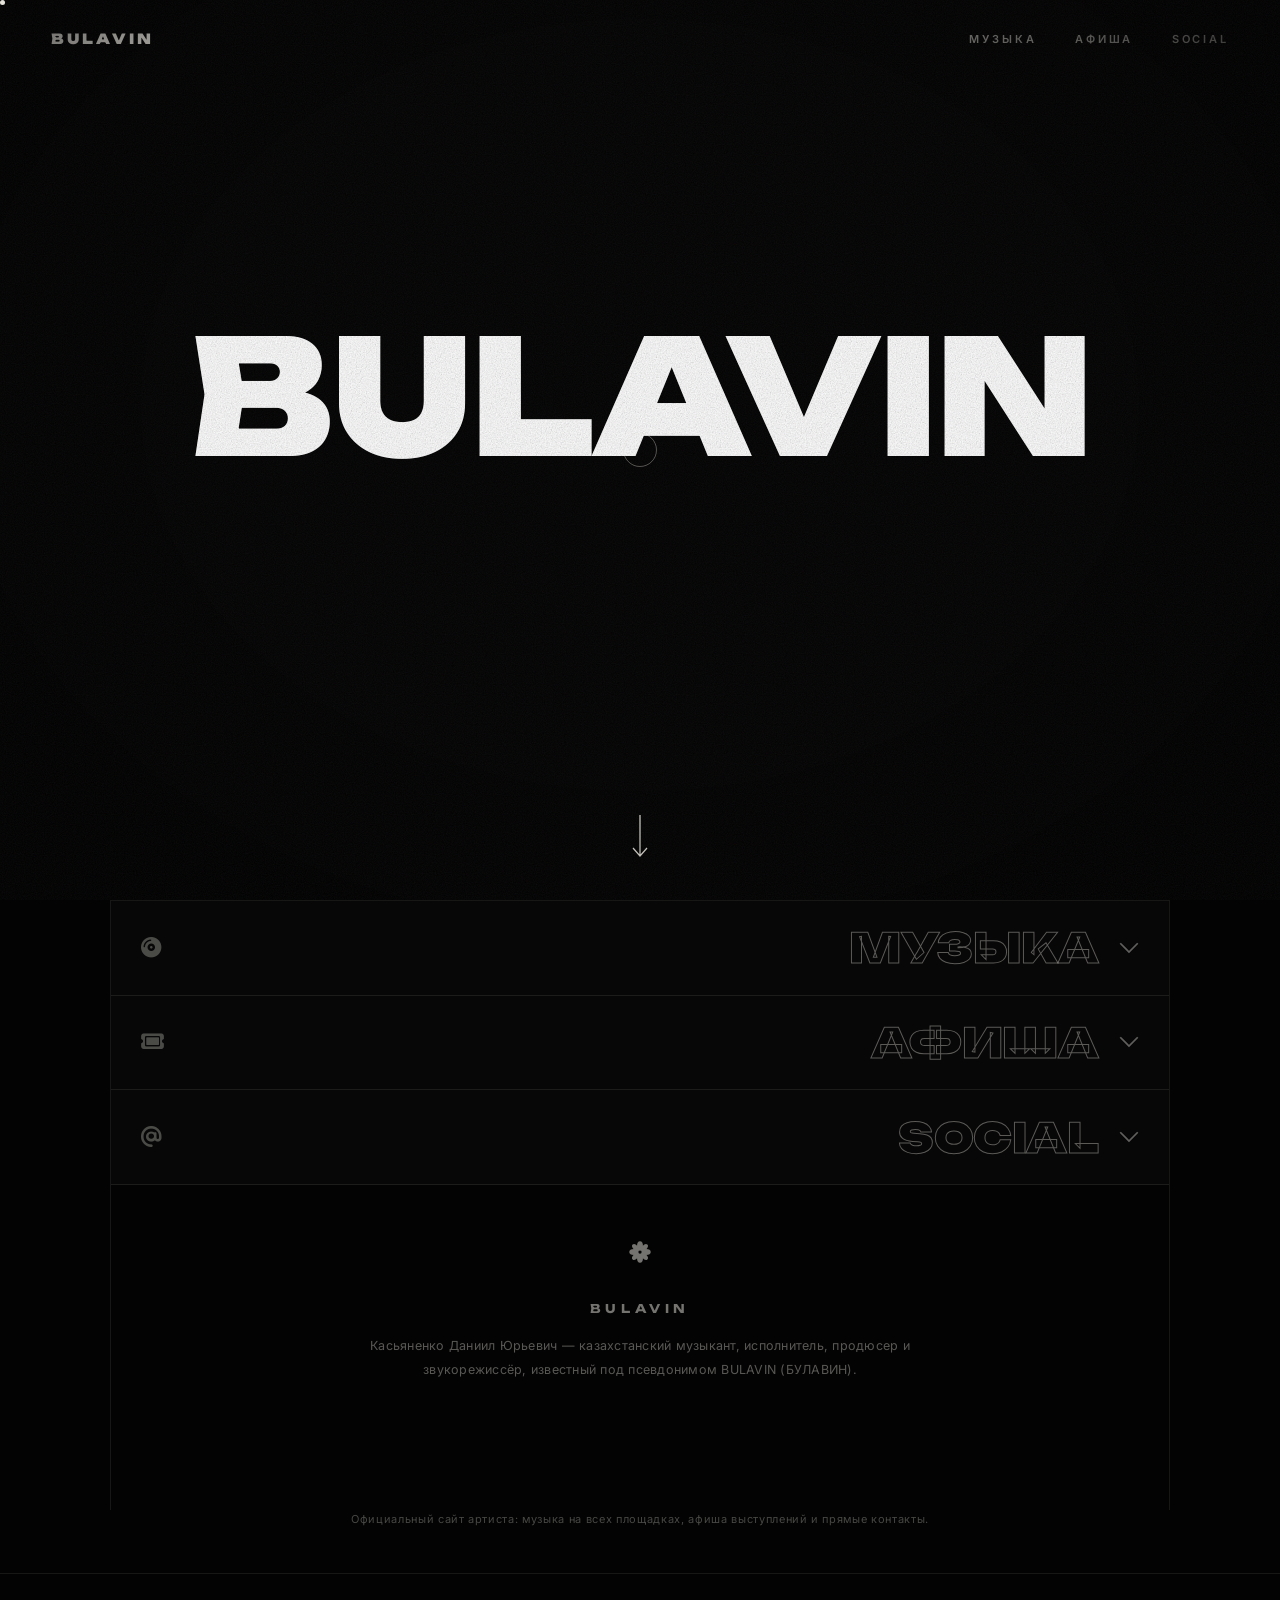
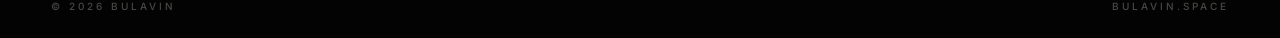
==== commit f53603eb: "Add files via upload" ====
--- a/index.html
+++ b/index.html
@@ -204,9 +204,8 @@
                 </g>
             </svg>
             <h2>BULAVIN</h2>
-            <p><b>Касьяненко Даниил Юрьевич</b> — казахстанский музыкант, исполнитель, продюсер и звукорежиссёр,
-                известный под псевдонимом <b>BULAVIN (БУЛАВИН)</b>.</p>
-            <p id="bioExtra" style="display:none;"></p>
+            <p id="bioMain">Касьяненко Даниил Юрьевич — казахстанский музыкант, исполнитель, продюсер и звукорежиссёр,
+                известный под псевдонимом BULAVIN (БУЛАВИН).</p>
             </div>
     </section>
 
--- a/css/main.css
+++ b/css/main.css
@@ -77,7 +77,9 @@
 
         /* ═══ fixed 3D stage ═══ */
         #stage {
-            position: fixed; inset: 0; z-index: 0;
+            position: fixed; top: 0; left: 0; right: 0; z-index: 0;
+            height: 100vh;      /* fallback */
+            height: 100lvh;     /* стабильная высота — не прыгает от адресной строки на мобиле */
             pointer-events: none;
         }
 
@@ -405,7 +407,12 @@
             gap: clamp(12px, 2vw, 26px);
             padding: clamp(14px, 1.8vw, 22px) clamp(16px, 2.6vw, 30px);
             border-bottom: 1px solid var(--line);
-        }
+            text-decoration: none;
+            color: var(--bone);
+            transition: background .3s;
+        }
+
+        .concert:hover { background: rgba(165, 13, 29, .05); }
 
         .concerts .concert:last-child { border-bottom: none; }
 
@@ -529,12 +536,12 @@
             .row-end { gap: 9px; }
             .tgl-arrow { width: 11px; }
         }
-
-/* ═══ release cover image (задаётся из админки) ═══ */
-.release-cover { position: relative; overflow: hidden; }
-
-.release-cover img {
-    position: absolute; inset: 0;
-    width: 100%; height: 100%;
-    object-fit: cover;
-}
+
+/* ═══ release cover image (задаётся из админки) ═══ */
+.release-cover { position: relative; overflow: hidden; }
+
+.release-cover img {
+    position: absolute; inset: 0;
+    width: 100%; height: 100%;
+    object-fit: cover;
+}
